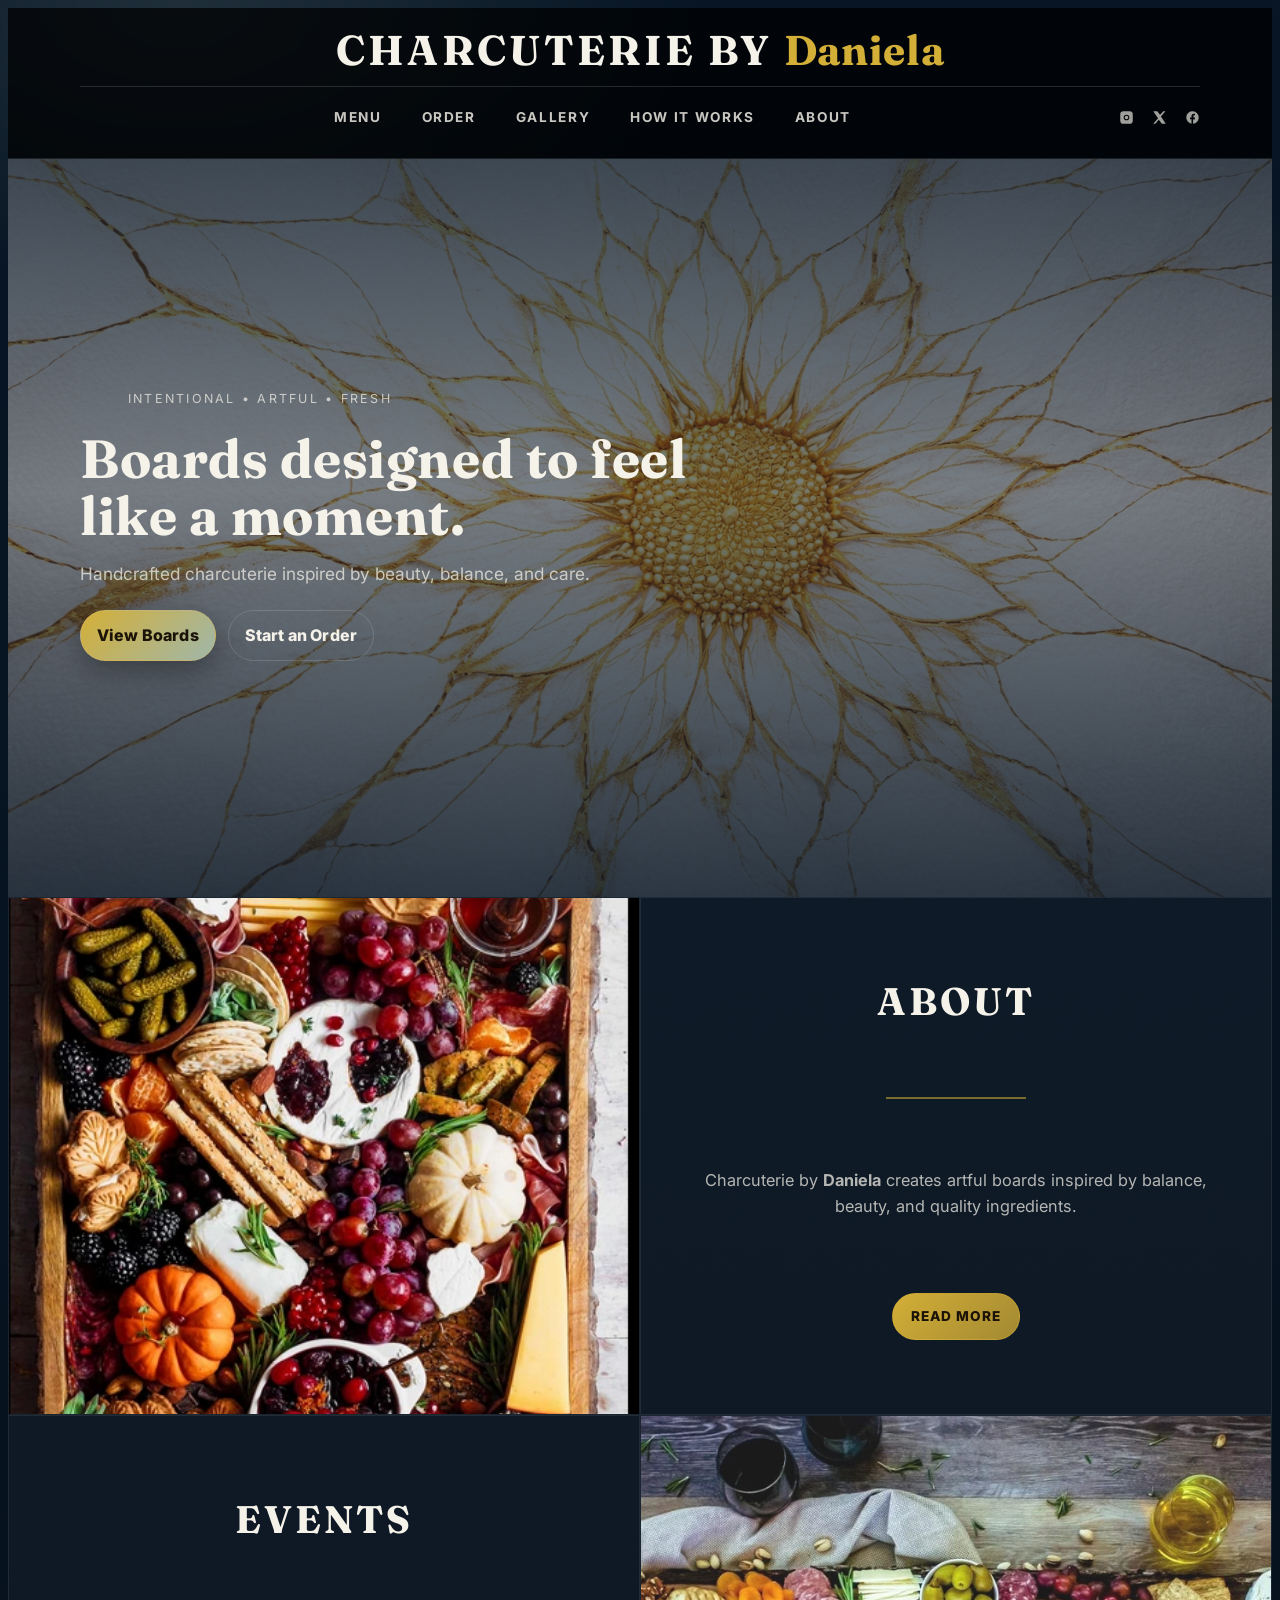
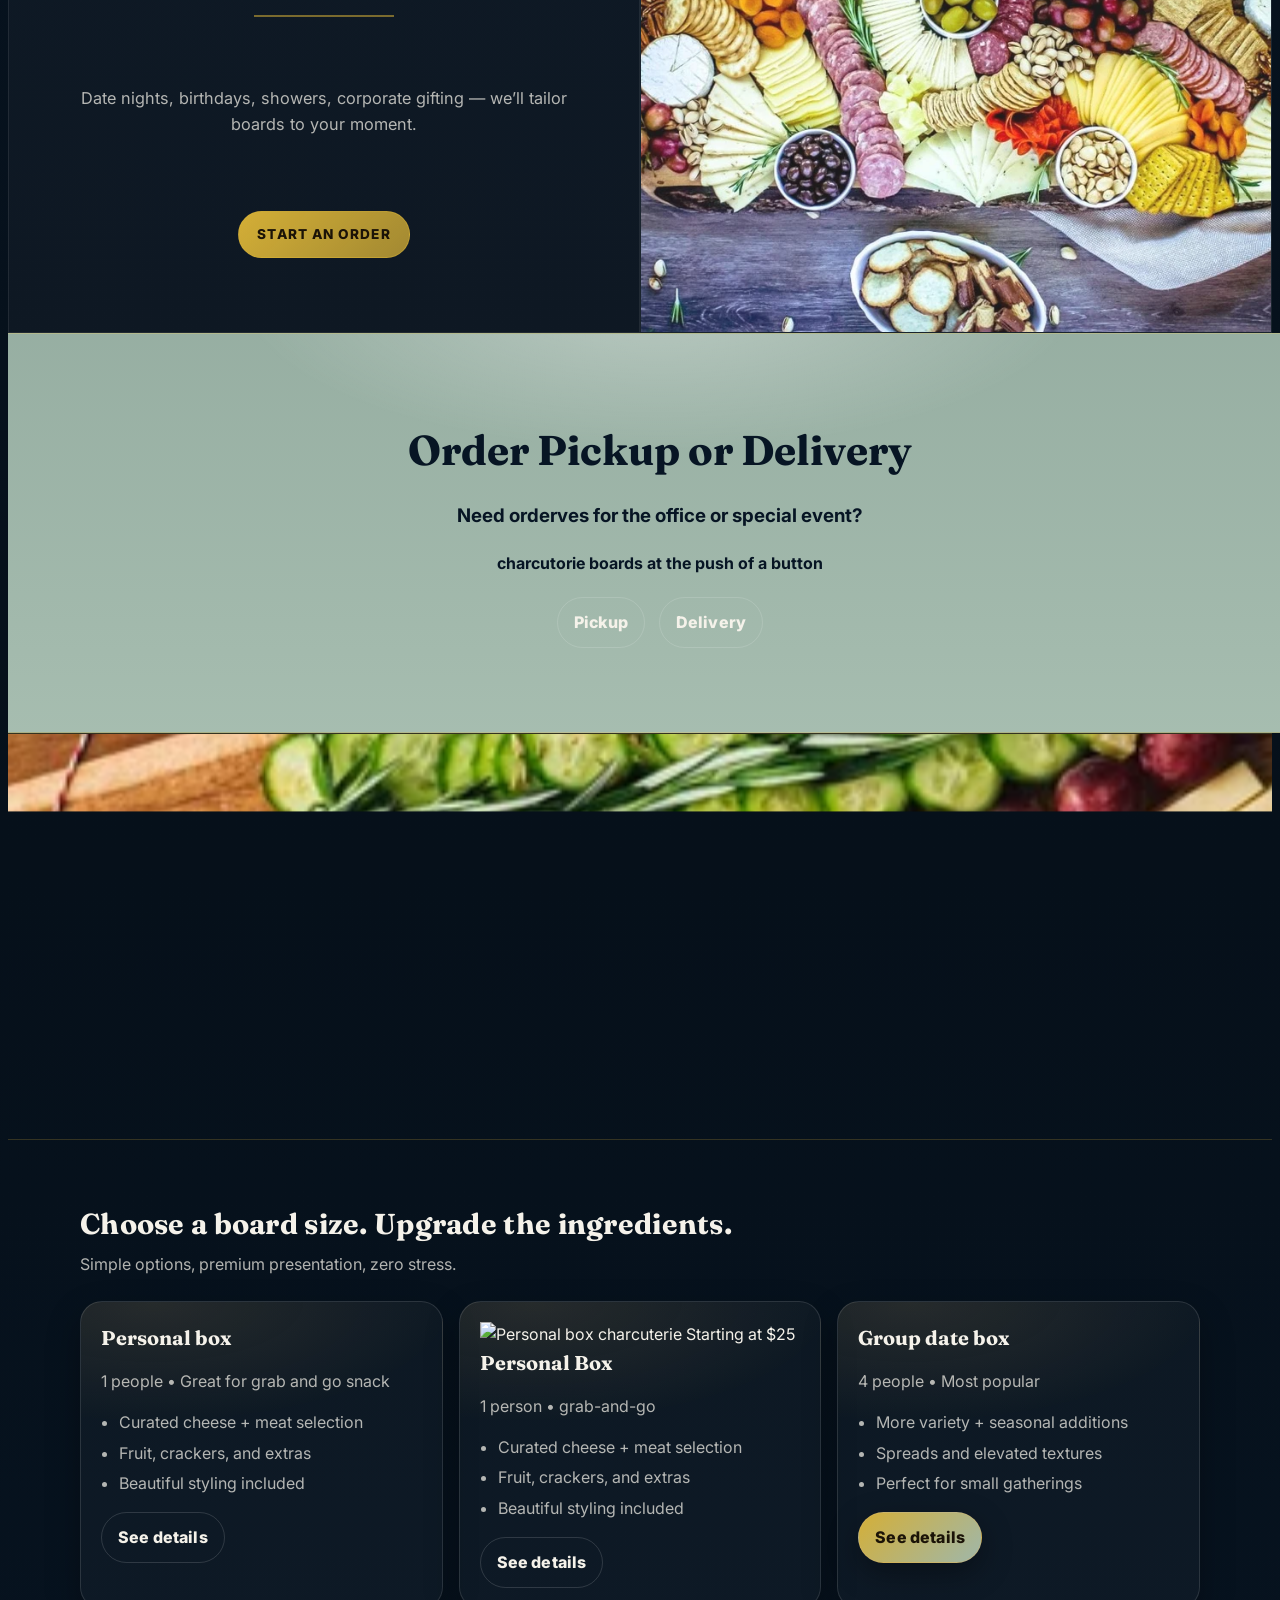
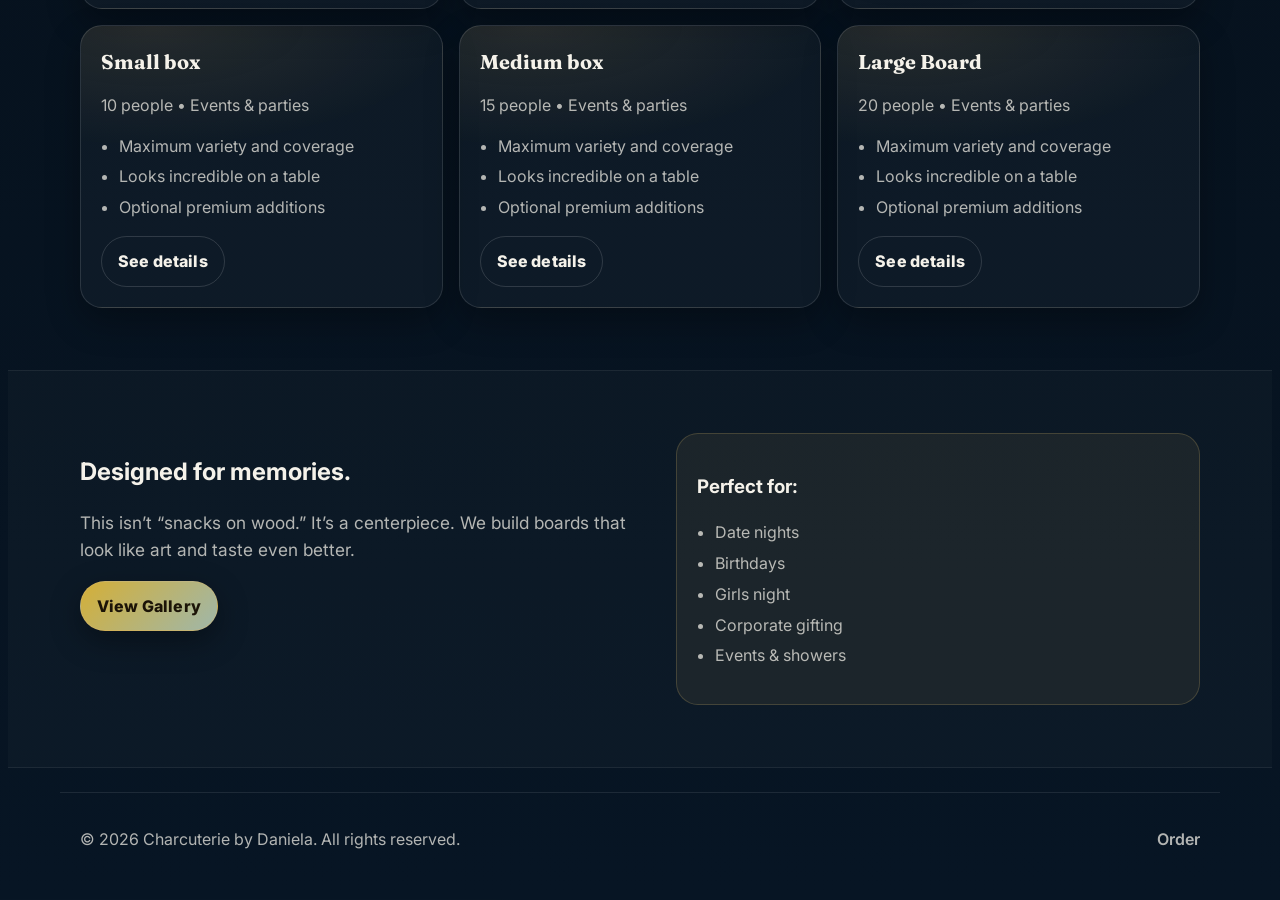
==== index.html @ 55144941 "editing the layout of the foo box card" ====
<!doctype html>
<html lang="en">
<head>
  <meta charset="utf-8" />
  <meta name="viewport" content="width=device-width,initial-scale=1" />
  <title>Charcuterie by Daniela — Boards for Every Occasion</title>
  <meta name="description" content="Handcrafted charcuterie boards made with premium ingredients. Perfect for date nights, gatherings, and events." />
  <link rel="stylesheet" href="css/styles.css" />
  <link rel="preconnect" href="https://fonts.googleapis.com">
  <link rel="preconnect" href="https://fonts.gstatic.com" crossorigin>
  <link href="https://fonts.googleapis.com/css2?family=Fraunces:opsz,wght@9..144,400;9..144,600;9..144,700&family=Inter:wght@400;500;600;700&display=swap" rel="stylesheet">

  
</head>
<body>

  <header class="topbar">
    <div class="topbar-inner container">
      <a class="topbar-brand" href="index.html">
        Charcuterie by <span>Daniela</span>
      </a>

      <div class="topbar-line" aria-hidden="true"></div>

      <div class="topbar-row">
        <nav class="topbar-nav" aria-label="Primary">
          <a href="boards.html">Menu</a>
          <a href="order.html">Order</a>
          <a href="gallery.html">Gallery</a>
          <a href="how-it-works.html">How It Works</a>
          <a href="about.html">About</a>
        </nav>

        <div class="topbar-social" aria-label="Social">
          <a href="#" aria-label="Instagram" class="social-link">
            <!-- Instagram SVG -->
            <svg viewBox="0 0 24 24" aria-hidden="true">
              <path d="M7 2h10a5 5 0 0 1 5 5v10a5 5 0 0 1-5 5H7a5 5 0 0 1-5-5V7a5 5 0 0 1 5-5zm5 5.5A4.5 4.5 0 1 0 16.5 12 4.5 4.5 0 0 0 12 7.5zm0 7.4A2.9 2.9 0 1 1 14.9 12 2.9 2.9 0 0 1 12 14.9zM17.8 6.2a1.1 1.1 0 1 1-1.1-1.1 1.1 1.1 0 0 1 1.1 1.1z"/>
            </svg>
          </a>

          <a href="#" aria-label="Twitter" class="social-link">
            <svg viewBox="0 0 24 24" aria-hidden="true">
              <path d="M18.2 2h3.3l-7.2 8.2L22 22h-6.2l-4.9-6.3L5.4 22H2l7.7-8.8L2 2h6.4l4.4 5.7L18.2 2z"/>
            </svg>
          </a>

          <a href="#" aria-label="Facebook" class="social-link">
            <svg viewBox="0 0 24 24" aria-hidden="true">
              <path d="M22 12a10 10 0 1 0-11.6 9.9v-7H8v-3h2.4V9.7c0-2.4 1.4-3.8 3.6-3.8 1 0 2 .2 2 .2v2.2h-1.1c-1.1 0-1.4.7-1.4 1.4V12H16l-.5 3h-2.6v7A10 10 0 0 0 22 12z"/>
            </svg>
          </a>
        </div>

      </div>
    </div>
  </header>


  <main>
    <section class="hero hero-art">
      <div class="hero-overlay"></div>

      <div class="container hero-inner">
        <div class="hero-copy">
          <p class="eyebrow">Intentional • Artful • Fresh</p>
          <h1>Boards designed to feel like a moment.</h1>
          <p class="lead">
            Handcrafted charcuterie inspired by beauty, balance, and care.
          </p>
          <div class="hero-cta">
            <a class="btn" href="boards.html">View Boards</a>
            <a class="btn btn-ghost" href="order.html">Start an Order</a>
          </div>
        </div>
      </div>
    </section>

<!--side by side -->
    <section class="feature-grid">
      <!-- Tile 1: Rotating images -->
      <div class="tile tile-media">
        <div class="rotator" data-rotator>
          <img class="rotator-img is-active" src="images/Screenshot 2026-01-25 185921.webp" alt="Charcuterie board" />
          <img class="rotator-img" src="images/Screenshot 2026-01-25 192927.webp" alt="Charcuterie board" />
          <img class="rotator-img" src="images/Screenshot 2026-01-25 192941.webp" alt="Charcuterie board" />
        </div>
      </div>

      <!-- Tile 2: About -->
      <div class="tile tile-content">
        <h2 class="tile-title">About</h2>
        <div class="tile-rule"></div>
        <p class="tile-text">
          Charcuterie by <strong>Daniela</strong> creates artful boards inspired by balance, beauty, and quality ingredients.
        </p>
        <a class="tile-btn" href="about.html">Read More</a>
      </div>

      <!-- Tile 3: Events / Parties -->
      <div class="tile tile-content">
        <h2 class="tile-title">Events</h2>
        <div class="tile-rule"></div>
        <p class="tile-text">
          Date nights, birthdays, showers, corporate gifting — we’ll tailor boards to your moment.
        </p>
        <a class="tile-btn" href="order.html">Start an Order</a>
      </div>

      <!-- Tile 4: Rotating images -->
      <div class="tile tile-media">
        <div class="rotator" data-rotator>
          <img class="rotator-img is-active" src="images/Screenshot 2026-01-25 185944.webp" alt="Charcuterie box" />
          <img class="rotator-img" src="images/Screenshot 2026-01-25 190116.webp" alt="Charcuterie box" />
          <img class="rotator-img" src="images/Screenshot 2026-01-25 192909.webp" alt="Charcuterie box" />
        </div>
      </div>
    </section>

<!--CTA Banner -->
    <section>
      <div class="cta-banner">
        <div class="cta-inner">
          <h2>Order Pickup or Delivery</h2>
          <h3>Need orderves for the office or special event?</h3>
          <h4>charcutorie boards at the push of a button</h4>
          <div class="cta-actions">
            <a class="btn btn-ghost" href="order.html">Pickup</a>
            <a class="btn btn-ghost" href="order.html">Delivery</a>
          </div>
        </div>
      </div>
    </section>


<!--Photo background-->
    <section class="parallax-band" data-parallax aria-label="Photo band"></section>


<!-- Board size-->
    <section class="section">
      <div class="container">
        <h2 class="section-title">Choose a board size. Upgrade the ingredients.</h2>
        <p class="section-subtitle">Simple options, premium presentation, zero stress.</p>

        <div class="grid-3">
          <article class="card">
            <h3>Personal box</h3>
            <p class="muted">1 people • Great for grab and go snack</p>
            <ul class="list">
              <li>Curated cheese + meat selection</li>
              <li>Fruit, crackers, and extras</li>
              <li>Beautiful styling included</li>
            </ul>
            <a class="btn btn-ghost" href="boards.html">See details</a>
          </article>

          <article class="card board-card">
            <div class="card-media">
              <img src="/images/boards/personal-box.webp" alt="Personal box charcuterie" loading="lazy">
              <span class="price-pill">Starting at $25</span>
            </div>

            <div class="card-body">
              <h3>Personal Box</h3>
              <p class="muted">1 person • grab-and-go</p>
              <ul class="list">
                <li>Curated cheese + meat selection</li>
                <li>Fruit, crackers, and extras</li>
                <li>Beautiful styling included</li>
              </ul>
              <a class="btn btn-ghost" href="boards.html">See details</a>
            </div>
          </article>

          <article class="card">
            <h3>Group date box</h3>
            <p class="muted">4 people • Most popular</p>
            <ul class="list">
              <li>More variety + seasonal additions</li>
              <li>Spreads and elevated textures</li>
              <li>Perfect for small gatherings</li>
            </ul>
            <a class="btn" href="boards.html">See details</a>
          </article>

          <article class="card">
            <h3>Small box</h3>
            <p class="muted">10 people • Events & parties</p>
            <ul class="list">
              <li>Maximum variety and coverage</li>
              <li>Looks incredible on a table</li>
              <li>Optional premium additions</li>
            </ul>
            <a class="btn btn-ghost" href="boards.html">See details</a>
          </article>
          <article class="card">
            <h3>Medium box</h3>
            <p class="muted">15 people • Events & parties</p>
            <ul class="list">
              <li>Maximum variety and coverage</li>
              <li>Looks incredible on a table</li>
              <li>Optional premium additions</li>
            </ul>
            <a class="btn btn-ghost" href="boards.html">See details</a>
          </article>
          <article class="card">
            <h3>Large Board</h3>
            <p class="muted">20 people • Events & parties</p>
            <ul class="list">
              <li>Maximum variety and coverage</li>
              <li>Looks incredible on a table</li>
              <li>Optional premium additions</li>
            </ul>
            <a class="btn btn-ghost" href="boards.html">See details</a>
          </article>
        </div>
      </div>
    </section>
<!--Gallery-->
    <section class="section section-alt">
      <div class="container split">
        <div>
          <h2>Designed for memories.</h2>
          <p class="lead">
            This isn’t “snacks on wood.” It’s a centerpiece. We build boards that look like art and taste even better.
          </p>
          <a class="btn" href="gallery.html">View Gallery</a>
        </div>
        <div class="callout">
          <h3>Perfect for:</h3>
          <ul class="list">
            <li>Date nights</li>
            <li>Birthdays</li>
            <li>Girls night</li>
            <li>Corporate gifting</li>
            <li>Events & showers</li>
          </ul>
        </div>
      </div>
    </section>

  </main>

  <footer class="site-footer">
    <div class="container footer-inner">
      <p class="muted">© <span id="year"></span> Charcuterie by Daniela. All rights reserved.</p>
      <div class="footer-links">
        <a href="order.html">Order</a>
        <a href="contact.html" style="display:none;">Contact</a>
      </div>
    </div>
  </footer>

  <script src="js/main.js"></script>

</body>
</html>
---- css/styles.css ----
:root{
    --bg:#071524;          /* ink blue */
    --panel: rgba(255,255,255,.04);
    --panel2: rgba(255,255,255,.06);
    --text:#F5F2EA;        /* warm off-white */
    --muted: rgba(245,242,234,.72);
    --line: rgba(255,255,255,.10);

    --sage:#9FB7AA;        /* pale green */
    --gold:#D4AF37;        /* kintsugi gold */

    --radius: 22px;
    --max: 1120px;
    --shadow: 0 18px 55px rgba(0,0,0,.55);
    --shadow2: 0 10px 30px rgba(0,0,0,.35);
    }

    body{
    font-family: "Inter", system-ui, -apple-system, Segoe UI, Roboto, Arial, sans-serif;
    background:
        radial-gradient(900px 520px at 14% 0%, rgba(207,233,214,.12), transparent 58%),
        radial-gradient(800px 480px at 92% 12%, rgba(212,175,55,.10), transparent 60%),
        linear-gradient(180deg, #071524 0%, #06101a 60%, #071524 100%);
    color: var(--text);
    line-height: 1.55;
    -webkit-font-smoothing: antialiased;
    text-rendering: optimizeLegibility;
    }


    a{color:inherit;text-decoration:none}
    .container{max-width:var(--max); margin:0 auto; padding:0 20px}



    /* ===== Header ===== */
    .topbar{
      position: sticky;
      top: 0;
      z-index: 100;
      background: rgba(0,0,0,.72);
      backdrop-filter: blur(14px);
      border-bottom: 1px solid rgba(255,255,255,.10);
    }

    .topbar-inner{
      padding: 18px 0 10px;
    }

    .topbar-brand{
      display: block;
      text-align: center;
      font-family: "Fraunces", serif;
      font-weight: 700;
      letter-spacing: .08em;
      text-transform: uppercase;
      font-size: clamp(1.6rem, 4vw, 2.6rem);
      line-height: 1;
      margin: 4px 0 14px;
    }

    .topbar-brand span{
      color: var(--gold);
      letter-spacing: .02em;
      text-transform: none;
    }

    .topbar-line{
      height: 1px;
      width: 100%;
      background: rgba(255,255,255,.14);
      margin: 0 auto 10px;
    }

    .topbar-row{
      display: grid;
      grid-template-columns: 1fr auto;
      align-items: center;
      gap: 14px;
      padding-bottom: 10px;
    }

    .topbar-nav{
      display: flex;
      justify-content: center;
      gap: clamp(14px, 2.2vw, 28px);
      flex-wrap: wrap;
    }

    .topbar-nav a{
      color: rgba(245,242,234,.82);
      font-weight: 700;
      letter-spacing: .12em;
      text-transform: uppercase;
      font-size: .85rem;
      padding: 10px 6px;
      position: relative;
    }

    .topbar-nav a:hover{
      color: var(--text);
    }

    .topbar-nav a::after{
      content:"";
      position:absolute;
      left: 50%;
      bottom: 4px;
      transform: translateX(-50%);
      width: 0%;
      height: 2px;
      border-radius: 999px;
      background: linear-gradient(90deg, var(--gold), transparent);
      transition: width .18s ease;
    }

    .topbar-nav a:hover::after{
      width: 75%;
    }

    .topbar-social{
      display: flex;
      gap: 18px;
      align-items: center;
    }

    .social-link{
      display: inline-flex;
      align-items: center;
      justify-content: center;
      color: rgba(245,242,234,.65);
      transition: color .15s ease, transform .15s ease;
    }

    .social-link svg{
      width: 15px;
      height: 15px;
      fill: currentColor;
    }

    .social-link:hover{
      color: var(--text);
      transform: translateY(-1px);
    }


    /* Mobile: stack socials under nav */
    @media (max-width: 780px){
      .topbar-row{
        grid-template-columns: 1fr;
        justify-items: center;
      }
      .topbar-social{
        justify-content: center;
        padding-top: 6px;
      }
    }

    .brand span{color: var(--gold)}
    .nav a{
    color: var(--muted);
    font-weight: 600;
    font-size: .95rem;
    position: relative;
    }
    .nav a:hover{color: var(--text)}
    .nav a::after{
    content:"";
    position:absolute;
    left:0; bottom:-10px;
    width:0%;
    height:2px;
    border-radius:999px;
    background: linear-gradient(90deg, var(--gold), transparent);
    transition: width .18s ease;
    }
    .nav a:hover::after{width: 70%}

    .btn{
    display:inline-flex; align-items:center; justify-content:center;
    padding:12px 16px;
    border-radius: 999px;
    background: linear-gradient(135deg, var(--gold), var(--sage));
    color:#1b1307;
    font-weight: 800;
    letter-spacing: .01em;
    box-shadow: var(--shadow2);
    border:1px solid rgba(215,180,106,.45);
    transition: transform .15s ease, filter .15s ease;
    }
    .btn:hover{transform: translateY(-1px); filter: brightness(1.02)}
    .btn-small{padding:10px 14px; font-size:.95rem}

    .btn-ghost{
    background: transparent;
    color: var(--text);
    border: 1px solid rgba(255,255,255,.14);
    box-shadow:none;
    }
    .btn-ghost:hover{border-color: rgba(215,180,106,.45)}


    /*====Hero section=====*/

    .hero{
    padding: 74px 0 44px;
    }

    .eyebrow{
    display:inline-flex;
    gap:10px;
    align-items:center;
    color: var(--muted);
    text-transform: uppercase;
    letter-spacing: .18em;
    font-size: .78rem;
    }
    .eyebrow::before{
    content:"";
    width:38px; height:1px;
    background: linear-gradient(90deg, var(--accent), transparent);
    opacity: .9;
    }

    h1{
    font-family: "Fraunces", serif;
    font-weight: 700;
    font-size: clamp(2.2rem, 4.2vw, 3.4rem);
    line-height: 1.06;
    margin: .55rem 0 1rem;
    letter-spacing: .01em;
    }
    .lead{
    font-size: 1.08rem;
    color: var(--muted);
    max-width: 60ch;
    }

    .hero-cta{display:flex; gap:12px; margin:22px 0 18px}

    .trust{
    display:grid;
    grid-template-columns: repeat(3, minmax(0,1fr));
    gap: 10px;
    margin-top: 18px;
    }
    .trust-item{
    padding: 14px;
    border-radius: 16px;
    border: 1px solid rgba(255,255,255,.10);
    background: rgba(255,255,255,.03);
    }
    .trust-item strong{display:block; font-size:.93rem}
    .trust-item span{display:block; color: var(--muted); font-size:.84rem; margin-top:2px}

    
    .hero{
    position: relative;
    overflow: hidden;
    }

    .hero.hero-art{
    padding: 0;                 /* kill old spacing */
    min-height: 82vh;
    display: flex;
    align-items: center;
    background: url("../images/kintsugi_flower.webp") center / cover no-repeat; /* <-- change path */
  }

  .hero.hero-art .hero-overlay{
    position:absolute;
    inset:0;
    background: linear-gradient(
      180deg,
      rgba(7,21,36,.78) 0%,
      rgba(7,21,36,.55) 45%,
      rgba(7,21,36,.85) 100%
    );
    pointer-events:none;
  }

  .hero.hero-art .hero-inner{
    position: relative;
    z-index: 2;
    display:block;              /* override the grid hero-inner */
    max-width: var(--max);
    width: 100%;
  }



/*====tiles====*/
    .feature-grid{
    display: grid;
    grid-template-columns: 1fr 1fr;
  }

  .tile{
    min-height: 420px;
    display: grid;
    place-items: center;
    padding: 48px 28px;
  }

  .tile-content{
    background: rgba(255,255,255,.03);
    border: 1px solid rgba(255,255,255,.08);
  }

  .tile-title{
    font-family: "Fraunces", serif;
    font-size: clamp(1.8rem, 3vw, 2.4rem);
    letter-spacing: .08em;
    text-transform: uppercase;
    margin: 0;
    text-align: center;
  }

  .tile-rule{
    width: 140px;
    height: 2px;
    background: rgba(212,175,55,.55);
    margin: 14px auto 18px;
  }

  .tile-text{
    color: var(--muted);
    max-width: 52ch;
    text-align: center;
    margin: 0 0 22px;
    font-size: 1.02rem;
  }

  .tile-btn{
    display: inline-flex;
    align-items: center;
    justify-content: center;
    padding: 12px 18px;
    border-radius: 999px;
    font-weight: 800;
    letter-spacing: .08em;
    text-transform: uppercase;
    font-size: .85rem;

    background: linear-gradient(135deg, var(--gold), rgba(212,175,55,.75));
    color: #1b1307;
    border: 1px solid rgba(212,175,55,.45);
  }

  .tile-btn:hover{
    filter: brightness(1.03);
    transform: translateY(-1px);
  }

  .tile-media{
    padding: 0;
    border: 1px solid rgba(255,255,255,.08);
  }

  /* Rotator */
  .rotator{
    position: relative;
    width: 100%;
    height: 100%;
    min-height: 420px;
    overflow: hidden;
  }

  .rotator-img{
    position: absolute;
    inset: 0;
    width: 100%;
    height: 100%;
    object-fit: cover;
    opacity: 0;
    transform: scale(1.03);
    transition: opacity 900ms ease, transform 1400ms ease;
  }

  .rotator-img.is-active{
    opacity: 1;
    transform: scale(1);
  }

  /* Mobile: stack tiles */
  @media (max-width: 900px){
    .feature-grid{ grid-template-columns: 1fr; }
    .tile{ min-height: 340px; }
    .rotator{ min-height: 340px; }
  }



/*=====CTA_banner=====*/
  .cta-banner{
    width: 100%;
    padding: 84px 20px;
    background:
      radial-gradient(
        700px 260px at 50% -40px,
        rgba(255,255,255,.35),
        transparent 60%
      ),
      linear-gradient(
        180deg,
        rgba(159,183,170,.95),
        rgba(175,198,184,.95)
      );
    border-top: 1px solid rgba(212,175,55,.28);
    border-bottom: 1px solid rgba(212,175,55,.28);
  }


  .cta-inner{
    max-width: var(--max);
    margin: 0 auto;
    text-align: center;
    color: #071524;
  }

  .cta-inner h2{
    font-family: "Fraunces", serif;
    font-size: clamp(2rem, 3.6vw, 2.6rem);
    margin: 0 0 12px;
  }

  .cta-inner p{
    font-size: 1.05rem;
    margin-bottom: 28px;
    opacity: .85;
  }


  .cta-actions{
    display: flex;
    gap: 14px;
    justify-content: center;
    flex-wrap: wrap;
  }


  /*====photo scroll======*/
  .parallax-band{
    position: relative;
    width: 100%;
    height: clamp(320px, 45vh, 520px);
    overflow: hidden;
    border-top: 1px solid rgba(212,175,55,.22);
    border-bottom: 1px solid rgba(212,175,55,.22);
  }

  .parallax-band::before{
    content:"";
    position:absolute;
    inset:-12%; /* extra so it can move without showing edges */
    background: url("../images/Screenshot\ 2026-01-25\ 193001.webp") center / cover no-repeat;
    transform: translate3d(0, 0, 0);
    will-change: transform;
  }


/*====Board size & gallery ======*/
  .hero.hero-art h1{ max-width: 18ch; }
    
    .text-link{color: var(--gold); font-weight: 800}

    .section{padding: 62px 0}
    .section-title{
    font-family: "Fraunces", serif;
    font-size: 1.8rem;
    margin:0 0 .35rem;
    letter-spacing: .01em;
    }
    .section-subtitle{color: var(--muted); margin:0 0 24px}

    .grid-3{
    display:grid;
    grid-template-columns: repeat(3, minmax(0,1fr));
    gap: 16px;
    }

    .card{
    padding: 20px;
    border-radius: var(--radius);
    border: 1px solid rgba(255,255,255,.12);
    background:
        radial-gradient(500px 200px at 20% 0%, rgba(215,180,106,.12), transparent 60%),
        rgba(255,255,255,.03);
    box-shadow: 0 14px 34px rgba(0,0,0,.30);
    transition: transform .15s ease, border-color .15s ease;
    }
    .card:hover{
    transform: translateY(-2px);
    border-color: rgba(215,180,106,.35);
    }

    .card h3{
    font-family: "Fraunces", serif;
    margin: 0 0 6px;
    font-size: 1.25rem;
    }
    .muted{color: var(--muted)}

    .list{margin: 12px 0 16px; padding-left: 18px; color: var(--muted)}
    .list li{margin: 6px 0}

    .section-alt{
    background: rgba(255,255,255,.02);
    border-top: 1px solid rgba(255,255,255,.07);
    border-bottom: 1px solid rgba(255,255,255,.07);
    }
    .split{
    display:grid;
    grid-template-columns: 1.05fr .95fr;
    gap: 16px;
    align-items: start;
    }
    .callout{
    padding: 20px;
    border-radius: var(--radius);
    border: 1px solid rgba(215,180,106,.22);
    background: rgba(215,180,106,.08);
    }

    .site-footer{padding: 24px 0}
    .footer-inner{
    display:flex; justify-content:space-between; align-items:center;
    border-top: 1px solid rgba(255,255,255,.09);
    padding-top: 18px;
    }
    .footer-links{display:flex; gap:14px}
    .footer-links a{color: var(--muted); font-weight:600}
    .footer-links a:hover{color: var(--text)}

    @media (max-width: 900px){
    .hero-inner{grid-template-columns:1fr}
    .trust{grid-template-columns:1fr}
    .grid-3{grid-template-columns:1fr}
    .split{grid-template-columns:1fr}
    .nav{gap:12px; flex-wrap:wrap; justify-content:flex-end}
    }
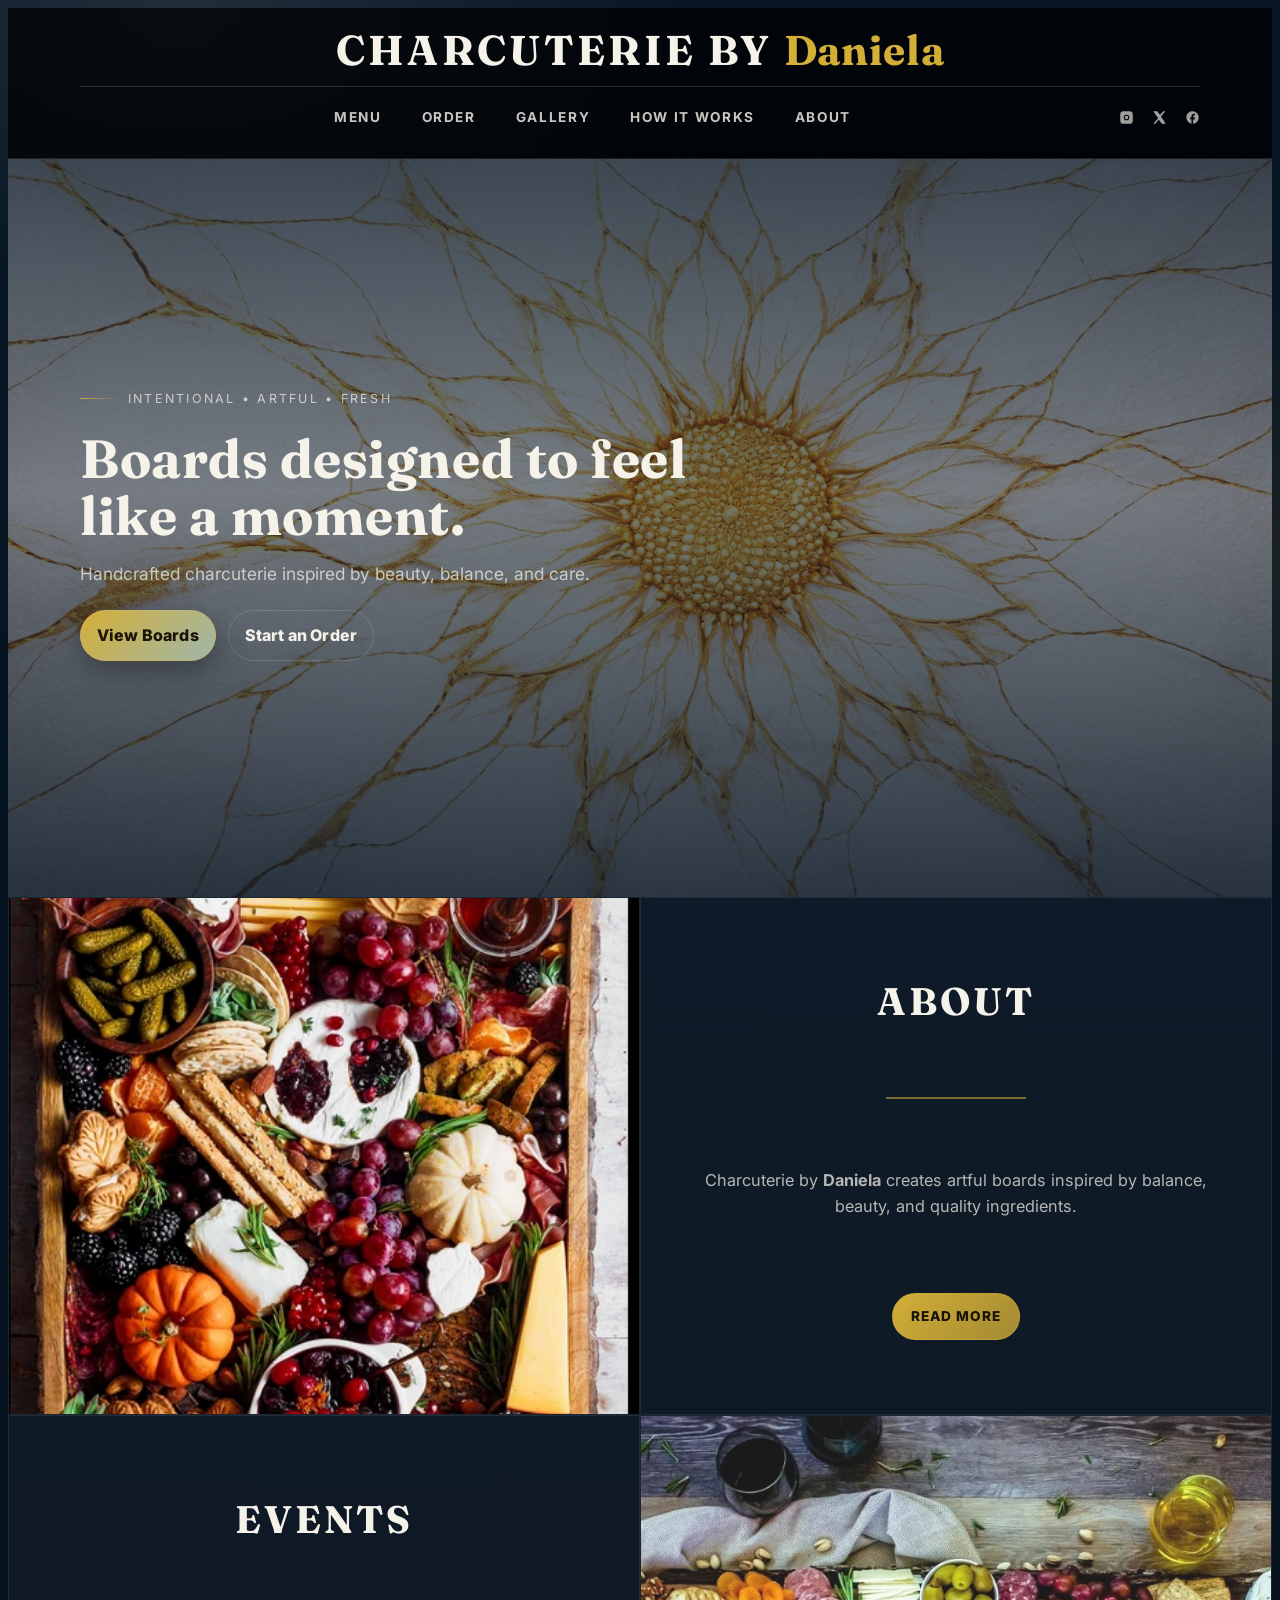
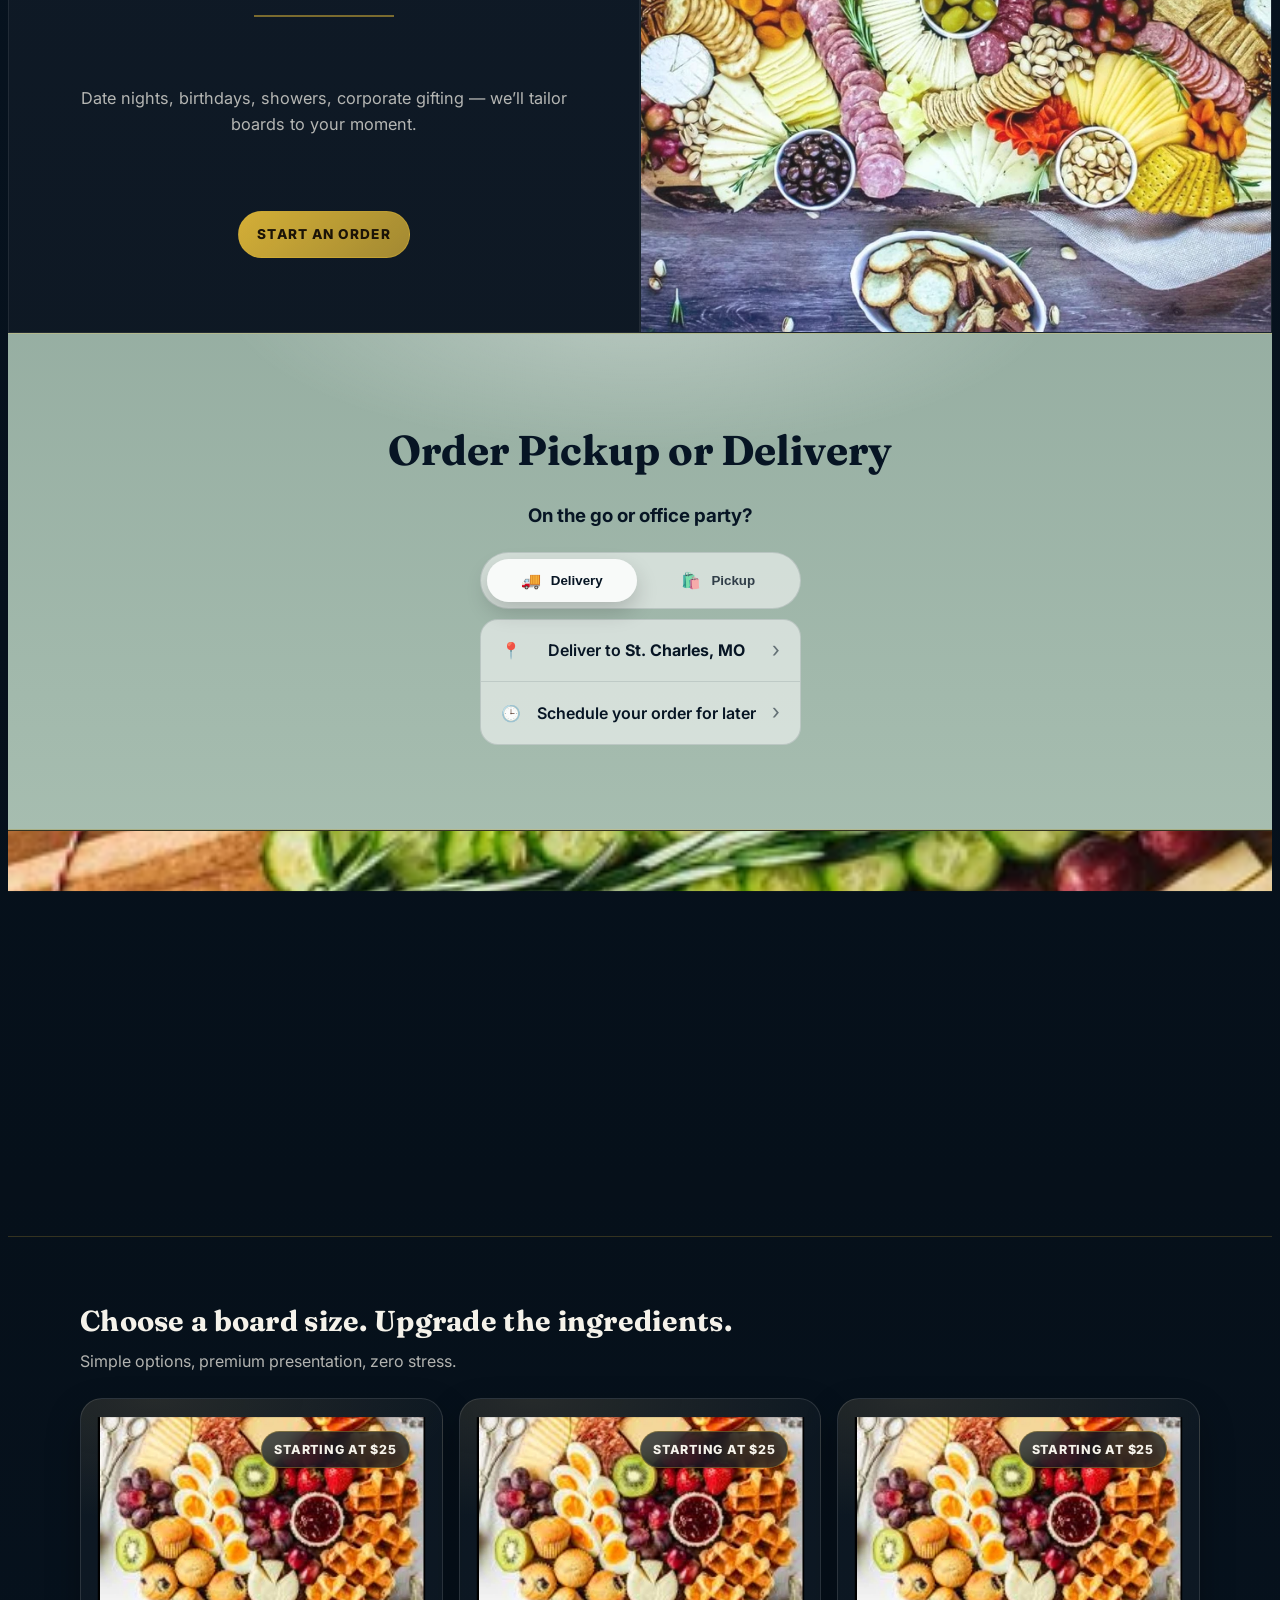
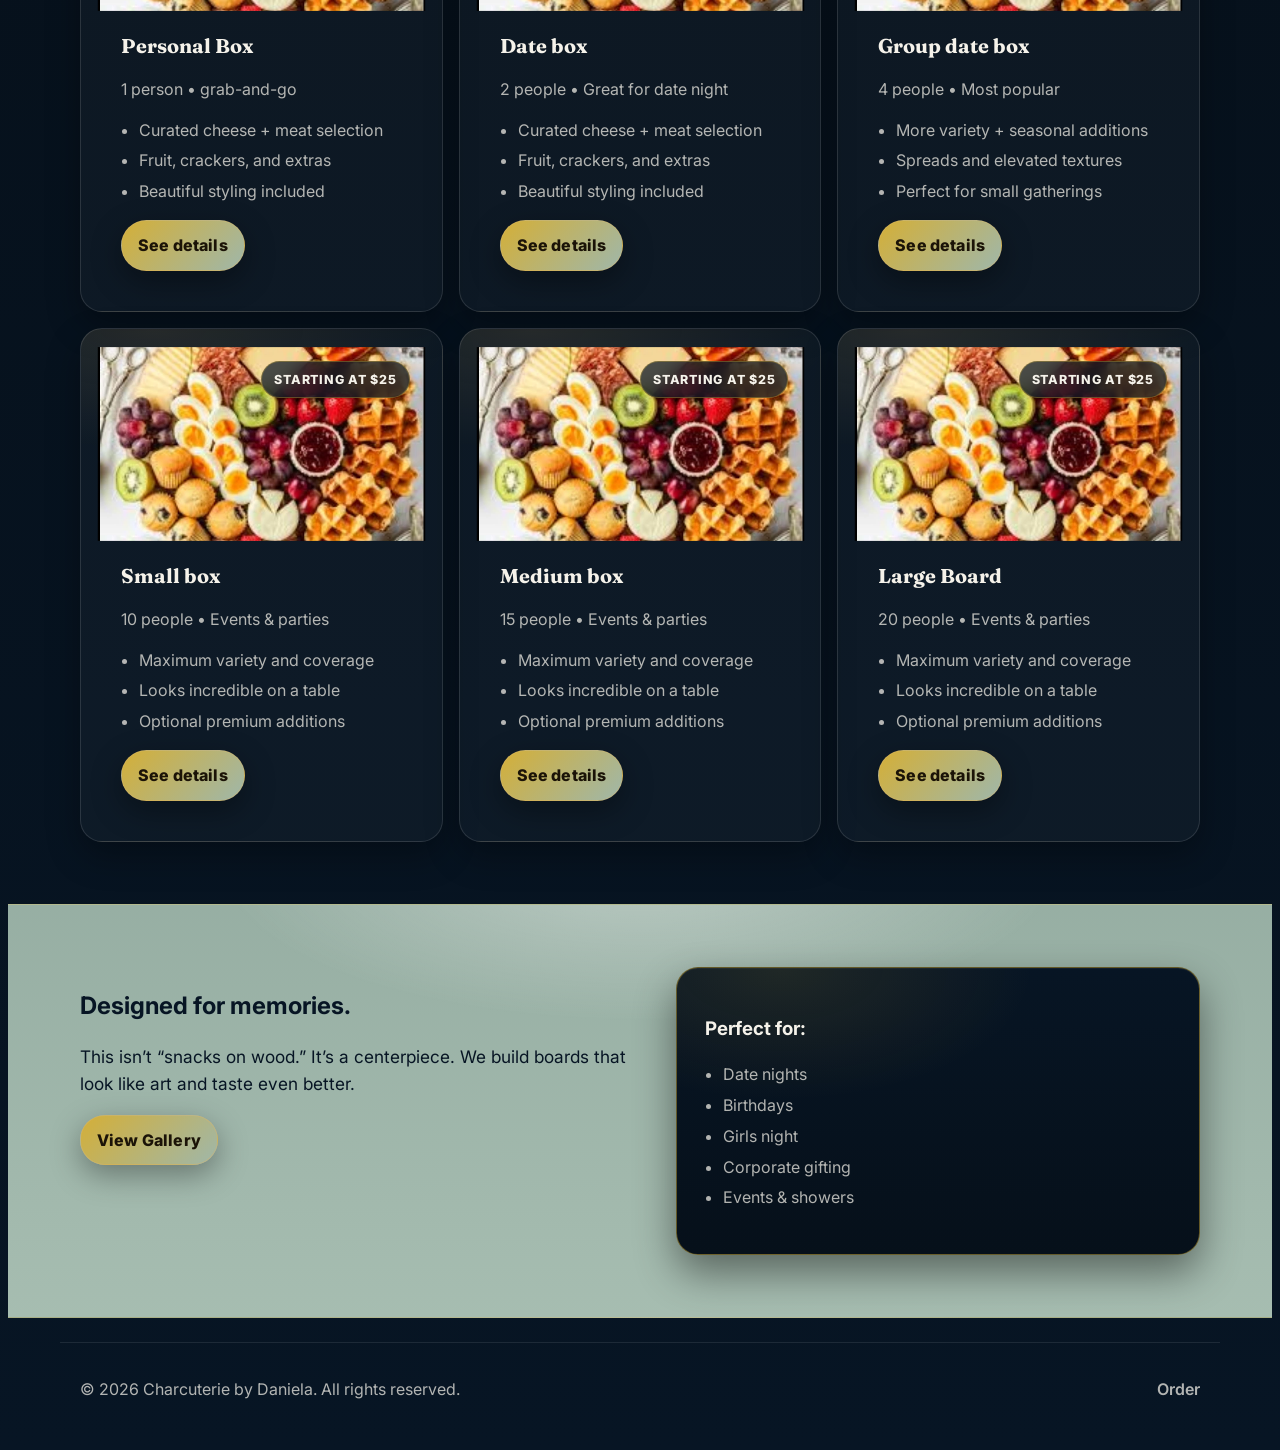
==== commit 85e5b55f: "new version all updates" ====
--- a/index.html
+++ b/index.html
@@ -33,7 +33,6 @@
 
         <div class="topbar-social" aria-label="Social">
           <a href="#" aria-label="Instagram" class="social-link">
-            <!-- Instagram SVG -->
             <svg viewBox="0 0 24 24" aria-hidden="true">
               <path d="M7 2h10a5 5 0 0 1 5 5v10a5 5 0 0 1-5 5H7a5 5 0 0 1-5-5V7a5 5 0 0 1 5-5zm5 5.5A4.5 4.5 0 1 0 16.5 12 4.5 4.5 0 0 0 12 7.5zm0 7.4A2.9 2.9 0 1 1 14.9 12 2.9 2.9 0 0 1 12 14.9zM17.8 6.2a1.1 1.1 0 1 1-1.1-1.1 1.1 1.1 0 0 1 1.1 1.1z"/>
             </svg>
@@ -52,9 +51,23 @@
           </a>
         </div>
 
+        <button class="nav-toggle" aria-label="Open menu" aria-expanded="false" aria-controls="mobileMenu" type="button">
+          <svg viewBox="0 0 24 24" aria-hidden="true">
+            <path d="M4 6h16M4 12h16M4 18h16" fill="none" stroke="currentColor" stroke-width="2" stroke-linecap="round"/>
+          </svg>
+        </button>
+      </div>
+
+      <div id="mobileMenu" class="mobile-menu" hidden>
+        <a href="boards.html">Menu</a>
+        <a href="order.html">Order</a>
+        <a href="gallery.html">Gallery</a>
+        <a href="how-it-works.html">How It Works</a>
+        <a href="about.html">About</a>
       </div>
     </div>
   </header>
+
 
 
   <main>
@@ -79,7 +92,7 @@
 <!--side by side -->
     <section class="feature-grid">
       <!-- Tile 1: Rotating images -->
-      <div class="tile tile-media">
+      <div class="tile tile-media tile-media-1">
         <div class="rotator" data-rotator>
           <img class="rotator-img is-active" src="images/Screenshot 2026-01-25 185921.webp" alt="Charcuterie board" />
           <img class="rotator-img" src="images/Screenshot 2026-01-25 192927.webp" alt="Charcuterie board" />
@@ -88,7 +101,7 @@
       </div>
 
       <!-- Tile 2: About -->
-      <div class="tile tile-content">
+      <div class="tile tile-content tile-about">
         <h2 class="tile-title">About</h2>
         <div class="tile-rule"></div>
         <p class="tile-text">
@@ -98,7 +111,7 @@
       </div>
 
       <!-- Tile 3: Events / Parties -->
-      <div class="tile tile-content">
+      <div class="tile tile-content tile-events">
         <h2 class="tile-title">Events</h2>
         <div class="tile-rule"></div>
         <p class="tile-text">
@@ -108,7 +121,7 @@
       </div>
 
       <!-- Tile 4: Rotating images -->
-      <div class="tile tile-media">
+      <div class="tile tile-media tile-media-2">
         <div class="rotator" data-rotator>
           <img class="rotator-img is-active" src="images/Screenshot 2026-01-25 185944.webp" alt="Charcuterie box" />
           <img class="rotator-img" src="images/Screenshot 2026-01-25 190116.webp" alt="Charcuterie box" />
@@ -118,19 +131,52 @@
     </section>
 
 <!--CTA Banner -->
-    <section>
-      <div class="cta-banner">
-        <div class="cta-inner">
-          <h2>Order Pickup or Delivery</h2>
-          <h3>Need orderves for the office or special event?</h3>
-          <h4>charcutorie boards at the push of a button</h4>
-          <div class="cta-actions">
-            <a class="btn btn-ghost" href="order.html">Pickup</a>
-            <a class="btn btn-ghost" href="order.html">Delivery</a>
+
+    <div class="cta-banner">
+      <div class="cta-inner">
+        <h2>Order Pickup or Delivery</h2>
+        <h3>On the go or office party?</h3>
+        <div class="cta-actions">
+          <div class="gc-order">
+            <div class="gc-toggle" role="tablist" aria-label="Order mode">
+              <button class="gc-tab is-active" type="button" data-mode="delivery" aria-selected="true">
+                <span class="gc-ico" aria-hidden="true">🚚</span> Delivery
+              </button>
+              <button class="gc-tab" type="button" data-mode="pickup" aria-selected="false">
+                <span class="gc-ico" aria-hidden="true">🛍️</span> Pickup
+              </button>
+            </div>
+
+            <div class="gc-rows" data-panel="delivery">
+              <a class="gc-row" href="order.html#delivery">
+                <span class="gc-row-ico" aria-hidden="true">📍</span>
+                <span class="gc-row-text">Deliver to <strong>St. Charles, MO</strong></span>
+                <span class="gc-arrow" aria-hidden="true">›</span>
+              </a>
+              <a class="gc-row" href="order.html#schedule">
+                <span class="gc-row-ico" aria-hidden="true">🕒</span>
+                <span class="gc-row-text">Schedule your order for later</span>
+                <span class="gc-arrow" aria-hidden="true">›</span>
+              </a>
+            </div>
+
+            <div class="gc-rows" data-panel="pickup" hidden>
+              <a class="gc-row" href="order.html#pickup">
+                <span class="gc-row-ico" aria-hidden="true">📍</span>
+                <span class="gc-row-text">Pickup from <strong>St. Louis </strong></span>
+                <span class="gc-arrow" aria-hidden="true">›</span>
+              </a>
+              <a class="gc-row" href="order.html#schedule">
+                <span class="gc-row-ico" aria-hidden="true">🕒</span>
+                <span class="gc-row-text">Schedule your order for later</span>
+                <span class="gc-arrow" aria-hidden="true">›</span>
+              </a>
+            </div>
           </div>
         </div>
       </div>
-    </section>
+    </div>
+
 
 
 <!--Photo background-->
@@ -144,20 +190,9 @@
         <p class="section-subtitle">Simple options, premium presentation, zero stress.</p>
 
         <div class="grid-3">
-          <article class="card">
-            <h3>Personal box</h3>
-            <p class="muted">1 people • Great for grab and go snack</p>
-            <ul class="list">
-              <li>Curated cheese + meat selection</li>
-              <li>Fruit, crackers, and extras</li>
-              <li>Beautiful styling included</li>
-            </ul>
-            <a class="btn btn-ghost" href="boards.html">See details</a>
-          </article>
-
-          <article class="card board-card">
-            <div class="card-media">
-              <img src="/images/boards/personal-box.webp" alt="Personal box charcuterie" loading="lazy">
+          <article class="card board-card">
+            <div class="card-media">
+              <img src="../images/fruit_waffle.webp" alt="Personal box charcuterie" loading="lazy">
               <span class="price-pill">Starting at $25</span>
             </div>
 
@@ -169,50 +204,88 @@
                 <li>Fruit, crackers, and extras</li>
                 <li>Beautiful styling included</li>
               </ul>
-              <a class="btn btn-ghost" href="boards.html">See details</a>
-            </div>
-          </article>
-
-          <article class="card">
-            <h3>Group date box</h3>
-            <p class="muted">4 people • Most popular</p>
-            <ul class="list">
-              <li>More variety + seasonal additions</li>
-              <li>Spreads and elevated textures</li>
-              <li>Perfect for small gatherings</li>
-            </ul>
-            <a class="btn" href="boards.html">See details</a>
-          </article>
-
-          <article class="card">
+              <a class="btn" href="boards.html">See details</a>
+            </div>
+          </article>
+
+          <article class="card board-card">
+            <div class="card-media">
+              <img src="../images/fruit_waffle.webp" alt="Personal box charcuterie" loading="lazy">
+              <span class="price-pill">Starting at $25</span>
+            </div>
+            <div  class="card-body">
+              <h3>Date box</h3>
+              <p class="muted">2 people • Great for date night</p>
+              <ul class="list">
+                <li>Curated cheese + meat selection</li>
+                <li>Fruit, crackers, and extras</li>
+                <li>Beautiful styling included</li>
+              </ul>
+              <a class="btn" href="boards.html">See details</a>
+            </div>
+          </article>
+
+          <article class="card board-card">
+            <div class="card-media">
+              <img src="../images/fruit_waffle.webp" alt="Personal box charcuterie" loading="lazy">
+              <span class="price-pill">Starting at $25</span>
+            </div>
+            <div  class="card-body">
+              <h3>Group date box</h3>
+              <p class="muted">4 people • Most popular</p>
+              <ul class="list">
+                <li>More variety + seasonal additions</li>
+                <li>Spreads and elevated textures</li>
+                <li>Perfect for small gatherings</li>
+              </ul>
+              <a class="btn" href="boards.html">See details</a>
+            </div>
+          </article>
+
+          <article class="card board-card">
+            <div class="card-media">
+              <img src="../images/fruit_waffle.webp" alt="Personal box charcuterie" loading="lazy">
+              <span class="price-pill">Starting at $25</span>
+            </div>
+            <div  class="card-body">
             <h3>Small box</h3>
-            <p class="muted">10 people • Events & parties</p>
-            <ul class="list">
-              <li>Maximum variety and coverage</li>
-              <li>Looks incredible on a table</li>
-              <li>Optional premium additions</li>
-            </ul>
-            <a class="btn btn-ghost" href="boards.html">See details</a>
-          </article>
-          <article class="card">
+              <p class="muted">10 people • Events & parties</p>
+              <ul class="list">
+                <li>Maximum variety and coverage</li>
+                <li>Looks incredible on a table</li>
+                <li>Optional premium additions</li>
+              </ul>
+              <a class="btn" href="boards.html">See details</a>
+          </article>
+          <article class="card board-card">
+            <div class="card-media">
+              <img src="../images/fruit_waffle.webp" alt="Personal box charcuterie" loading="lazy">
+              <span class="price-pill">Starting at $25</span>
+            </div>
+            <div  class="card-body">
             <h3>Medium box</h3>
-            <p class="muted">15 people • Events & parties</p>
-            <ul class="list">
-              <li>Maximum variety and coverage</li>
-              <li>Looks incredible on a table</li>
-              <li>Optional premium additions</li>
-            </ul>
-            <a class="btn btn-ghost" href="boards.html">See details</a>
-          </article>
-          <article class="card">
-            <h3>Large Board</h3>
-            <p class="muted">20 people • Events & parties</p>
-            <ul class="list">
-              <li>Maximum variety and coverage</li>
-              <li>Looks incredible on a table</li>
-              <li>Optional premium additions</li>
-            </ul>
-            <a class="btn btn-ghost" href="boards.html">See details</a>
+              <p class="muted">15 people • Events & parties</p>
+              <ul class="list">
+                <li>Maximum variety and coverage</li>
+                <li>Looks incredible on a table</li>
+                <li>Optional premium additions</li>
+              </ul>
+              <a class="btn" href="boards.html">See details</a>
+          </article>
+          <article class="card board-card">
+            <div class="card-media">
+              <img src="../images/fruit_waffle.webp" alt="Personal box charcuterie" loading="lazy">
+              <span class="price-pill">Starting at $25</span>
+            </div>
+            <div  class="card-body">
+              <h3>Large Board</h3>
+              <p class="muted">20 people • Events & parties</p>
+              <ul class="list">
+                <li>Maximum variety and coverage</li>
+                <li>Looks incredible on a table</li>
+                <li>Optional premium additions</li>
+              </ul>
+              <a class="btn" href="boards.html">See details</a>
           </article>
         </div>
       </div>
--- a/css/styles.css
+++ b/css/styles.css
@@ -30,6 +30,9 @@
 
 
     a{color:inherit;text-decoration:none}
+
+    [hidden]{ display:none !important; }
+
     .container{max-width:var(--max); margin:0 auto; padding:0 20px}
 
 
@@ -125,6 +128,95 @@
       align-items: center;
     }
 
+    /* --- Topbar layout: allow desktop + crafted-style mobile --- */
+    .topbar-inner{
+      display: grid;
+      grid-template-columns: 1fr;
+      grid-template-areas:
+        "brand"
+        "line"
+        "row";
+    }
+
+    .topbar-brand{ grid-area: brand; }
+    .topbar-line{ grid-area: line; }
+    .topbar-row{ grid-area: row; }
+
+    /* hamburger button (hidden on desktop) */
+    .nav-toggle{
+      display: none;
+      background: transparent;
+      border: 0;
+      padding: 8px;
+      border-radius: 12px;
+      color: rgba(245,242,234,.75);
+      cursor: pointer;
+    }
+    .nav-toggle svg{ width: 22px; height: 22px; }
+    .nav-toggle:hover{ color: var(--text); }
+
+    /* mobile menu panel */
+    .mobile-menu{
+      grid-area: mobile;
+      width: 100%;
+      margin-top: 10px;
+      padding: 10px 0 14px;
+      border-top: 1px solid rgba(255,255,255,.10);
+      display: flex;
+      flex-direction: column;
+      gap: 6px;
+    }
+    .mobile-menu a{
+      color: rgba(245,242,234,.85);
+      font-weight: 700;
+      letter-spacing: .10em;
+      text-transform: uppercase;
+      font-size: .92rem;
+      padding: 12px 6px;
+    }
+    .mobile-menu a:hover{ color: var(--text); }
+
+    /* --- Crafted-style mobile header --- */
+    @media (max-width: 780px){
+      /* brand + icons in ONE row */
+      .topbar-inner{
+        grid-template-columns: 1fr auto;
+        grid-template-areas:
+          "brand row"
+          "mobile mobile";
+        align-items: center;
+        gap: 10px;
+        padding: 10px 0;
+      }
+
+      .topbar-line{ display: none; }
+
+      .topbar-brand{
+        text-align: left;
+        margin: 0;
+        font-size: 1.35rem; /* adjust to taste */
+        letter-spacing: .06em;
+      }
+
+      /* right side = socials + hamburger */
+      .topbar-row{
+        grid-template-columns: auto auto;
+        gap: 10px;
+        padding-bottom: 0;
+        justify-content: end;
+      }
+
+      /* hide desktop nav links on mobile */
+      .topbar-nav{ display: none; }
+
+      .topbar-social{ gap: 12px; }
+      .social-link svg{ width: 16px; height: 16px; }
+
+      .nav-toggle{ display: inline-flex; align-items: center; justify-content: center; }
+    }
+
+    
+
     .social-link{
       display: inline-flex;
       align-items: center;
@@ -145,17 +237,7 @@
     }
 
 
-    /* Mobile: stack socials under nav */
-    @media (max-width: 780px){
-      .topbar-row{
-        grid-template-columns: 1fr;
-        justify-items: center;
-      }
-      .topbar-social{
-        justify-content: center;
-        padding-top: 6px;
-      }
-    }
+    
 
     .brand span{color: var(--gold)}
     .nav a{
@@ -219,7 +301,7 @@
     .eyebrow::before{
     content:"";
     width:38px; height:1px;
-    background: linear-gradient(90deg, var(--accent), transparent);
+    background: linear-gradient(90deg, var(--gold), transparent);
     opacity: .9;
     }
 
@@ -234,6 +316,12 @@
     .lead{
     font-size: 1.08rem;
     color: var(--muted);
+    max-width: 60ch;
+    
+    }
+    .section-alt .lead{
+    font-size: 1.08rem;
+    color: var(--bg);
     max-width: 60ch;
     }
 
@@ -358,6 +446,19 @@
     border: 1px solid rgba(255,255,255,.08);
   }
 
+  @media (max-width: 1000px){
+  .feature-grid{
+    display: flex;
+    flex-direction: column;
+  }
+
+  .tile-about{ order: 1; }
+  .tile-media-1{ order: 2; }
+  .tile-events{ order: 3; }
+  .tile-media-2{ order: 4; }
+}
+
+
   /* Rotator */
   .rotator{
     position: relative;
@@ -394,7 +495,8 @@
 
 /*=====CTA_banner=====*/
   .cta-banner{
-    width: 100%;
+    overflow: hidden;
+    /*width: 100%;*/
     padding: 84px 20px;
     background:
       radial-gradient(
@@ -439,6 +541,105 @@
     flex-wrap: wrap;
   }
 
+  /* toggle style */
+  .cta-actions{
+    margin-top: 22px;
+    display: grid;
+    gap: 12px;
+    justify-items: center;
+  }
+
+  .gc-order{
+    width: min(760px, 100%);
+  }
+
+  /* pill toggle */
+  .gc-toggle{
+    display: grid;
+    grid-template-columns: 1fr 1fr;
+    gap: 6px;
+    padding: 6px;
+    border-radius: 999px;
+    background: rgba(255,255,255,.55);
+    border: 1px solid rgba(7,21,36,.12);
+  }
+
+  .gc-tab{
+    border: 0;
+    background: transparent;
+    border-radius: 999px;
+    padding: 12px 14px;
+    cursor: pointer;
+
+    display: inline-flex;
+    align-items: center;
+    justify-content: center;
+    gap: 10px;
+
+    font-weight: 800;
+    color: rgba(7,21,36,.80);
+  }
+
+  .gc-tab.is-active{
+    background: rgba(255,255,255,.85);
+    box-shadow: 0 10px 22px rgba(0,0,0,.18);
+    color: #071524;
+  }
+
+  .gc-ico{ font-size: 1rem; }
+
+  /* rows */
+  .gc-rows{
+    margin-top: 10px;
+    border-radius: 18px;
+    overflow: hidden;
+    background: rgba(255,255,255,.55);
+    border: 1px solid rgba(7,21,36,.12);
+  }
+
+  .gc-row{
+    display: grid;
+    grid-template-columns: 28px 1fr 16px;
+    align-items: center;
+    gap: 12px;
+    padding: 14px 16px;
+    color: #071524;
+    text-decoration: none;
+  }
+
+  .gc-row + .gc-row{
+    border-top: 1px solid rgba(7,21,36,.10);
+  }
+
+  .gc-row:hover{
+    background: rgba(255,255,255,.70);
+  }
+
+  .gc-row-ico{
+    opacity: .9;
+  }
+
+  .gc-row-text{
+    font-weight: 600;
+  }
+
+  .gc-arrow{
+    opacity: .55;
+    font-size: 1.35rem;
+    transform: translateY(-1px);
+  }
+  @media (max-width: 520px){
+    .gc-toggle{
+      grid-template-columns: 1fr;   /* stack buttons */
+      border-radius: 18px;
+    }
+    .gc-tab{
+      justify-content: flex-start;  /* looks nicer stacked */
+    }
+  }
+
+
+
 
   /*====photo scroll======*/
   .parallax-band{
@@ -478,6 +679,53 @@
     display:grid;
     grid-template-columns: repeat(3, minmax(0,1fr));
     gap: 16px;
+    }
+
+
+    /*====playing tht the card layout====*/
+
+    .board-card{
+      padding: 0;
+      overflow: hidden;
+    }
+
+    .board-card .card-media{
+      position: relative;
+      height: 190px;
+      border-bottom: 1px solid rgba(255,255,255,.10);
+    }
+
+    .board-card .card-media img{
+      width: 100%;
+      height: 100%;
+      object-fit: cover;
+      display: block;
+      transform: scale(1.02);
+      transition: transform 500ms ease;
+    }
+
+    .board-card:hover .card-media img{
+      transform: scale(1.06);
+    }
+
+    .board-card .price-pill{
+      position: absolute;
+      top: 12px;
+      right: 12px;
+      padding: 8px 12px;
+      border-radius: 999px;
+      font-weight: 800;
+      font-size: .78rem;
+      letter-spacing: .06em;
+      text-transform: uppercase;
+      background: rgba(7,21,36,.72);
+      color: var(--text);
+      border: 1px solid rgba(212,175,55,.35);
+      backdrop-filter: blur(8px);
+    }
+
+    .board-card .card-body{
+      padding: 20px;
     }
 
     .card{
@@ -506,9 +754,20 @@
     .list li{margin: 6px 0}
 
     .section-alt{
-    background: rgba(255,255,255,.02);
-    border-top: 1px solid rgba(255,255,255,.07);
-    border-bottom: 1px solid rgba(255,255,255,.07);
+      color: var(--bg);
+    background:
+      radial-gradient(
+        700px 260px at 50% -40px,
+        rgba(255,255,255,.35),
+        transparent 60%
+      ),
+      linear-gradient(
+        180deg,
+        rgba(159,183,170,.95),
+        rgba(175,198,184,.95)
+      );
+    border-top: 1px solid rgba(212,175,55,.28);
+    border-bottom: 1px solid rgba(212,175,55,.28);
     }
     .split{
     display:grid;
@@ -517,10 +776,28 @@
     align-items: start;
     }
     .callout{
-    padding: 20px;
-    border-radius: var(--radius);
-    border: 1px solid rgba(215,180,106,.22);
-    background: rgba(215,180,106,.08);
+      padding: 28px;
+      border-radius: var(--radius);
+      background:
+        radial-gradient(
+          420px 220px at 20% 0%,
+          rgba(212,175,55,.12),
+          transparent 60%
+        ),
+        linear-gradient(
+          180deg,
+          #071524,
+          #06101a
+        );
+
+      border: 1px solid rgba(212,175,55,.45);
+      box-shadow:
+        0 18px 40px rgba(0,0,0,.45),
+        inset 0 1px 0 rgba(255,255,255,.04);
+    }
+
+    .callout h3{
+      color: var(--text);
     }
 
     .site-footer{padding: 24px 0}
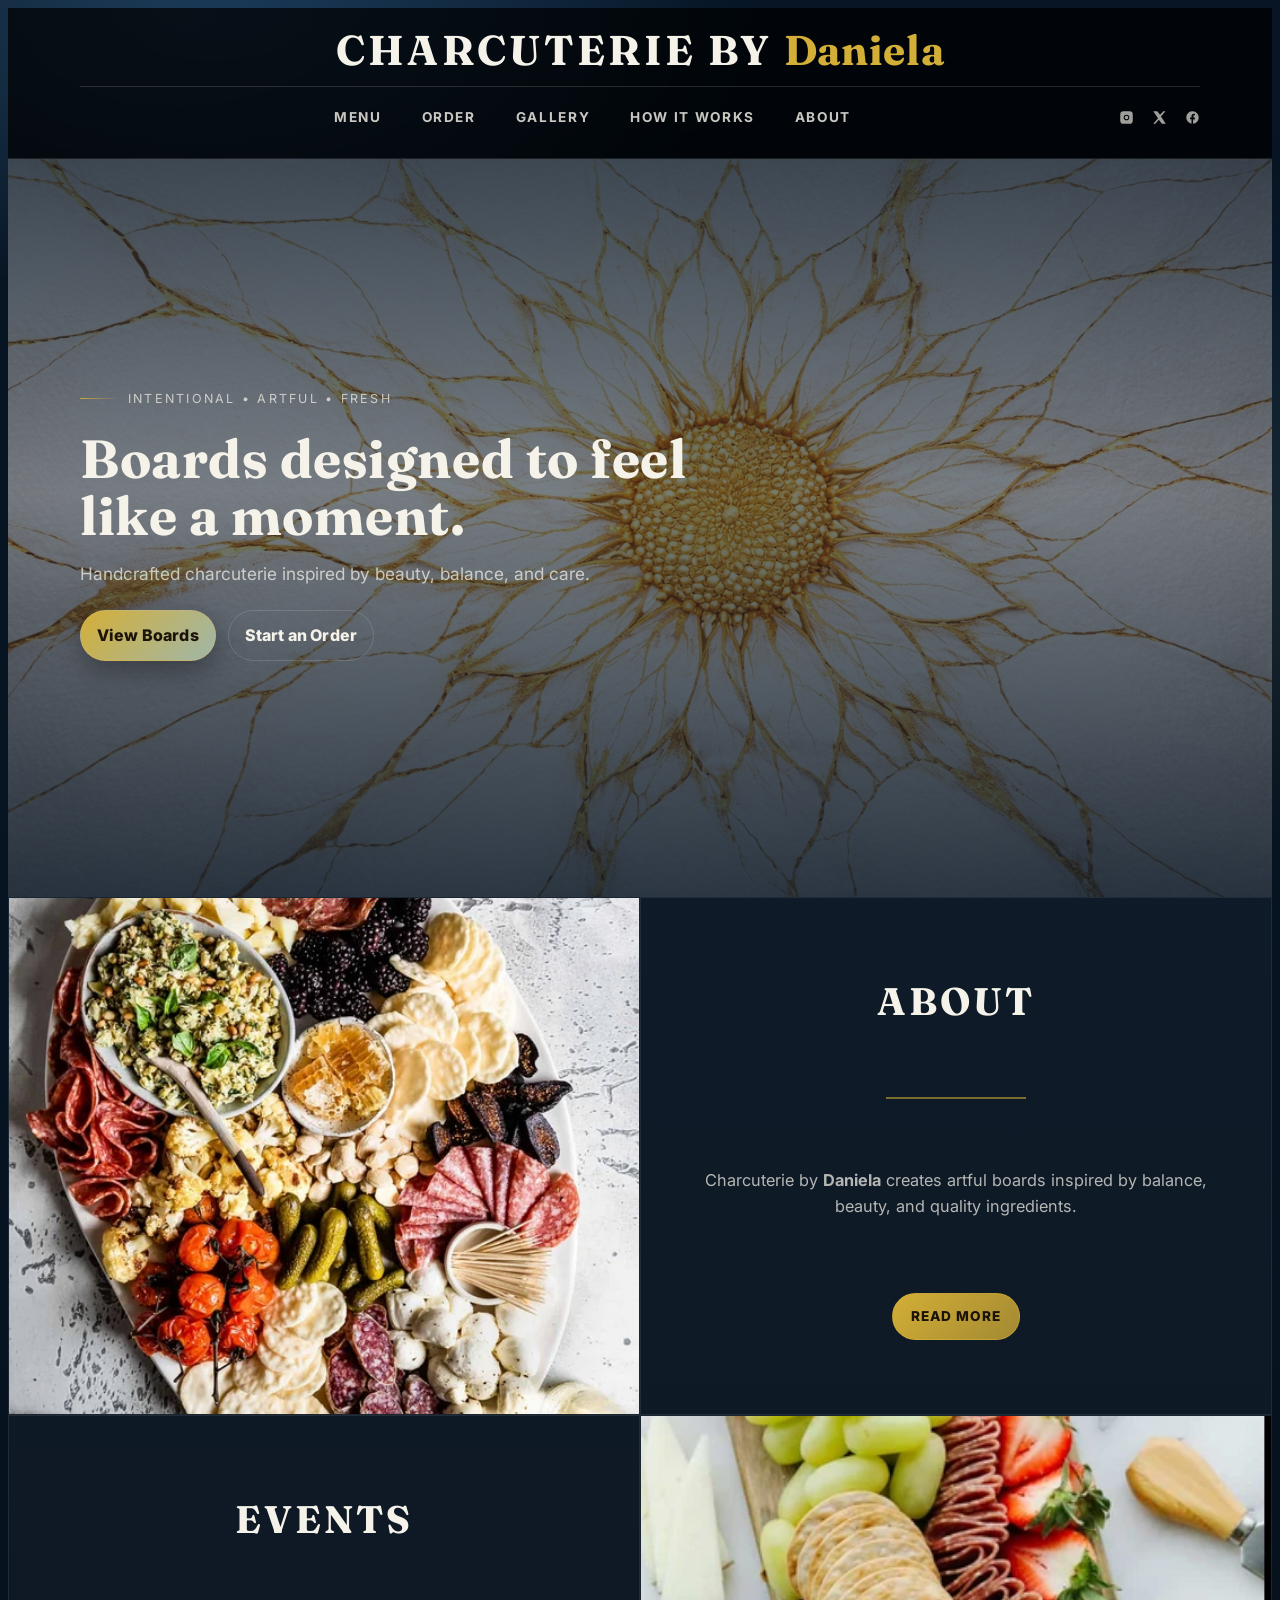
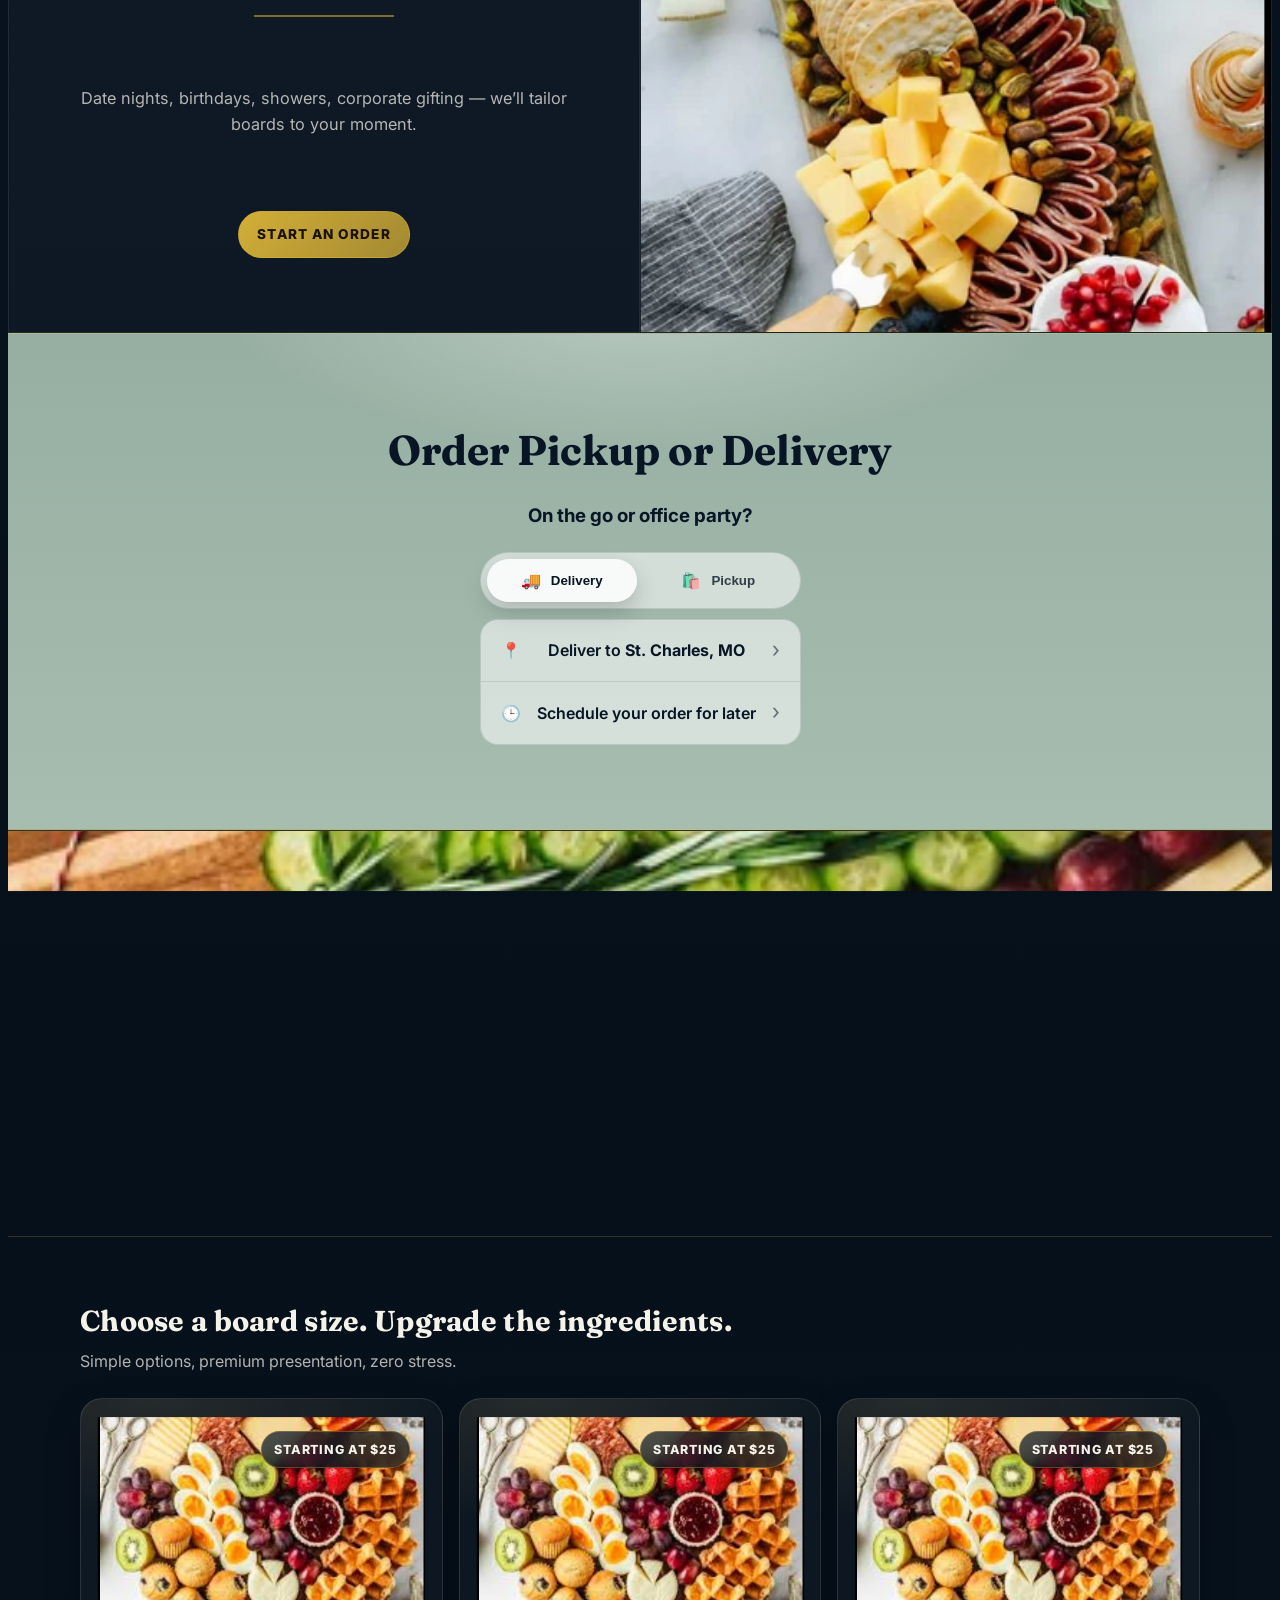
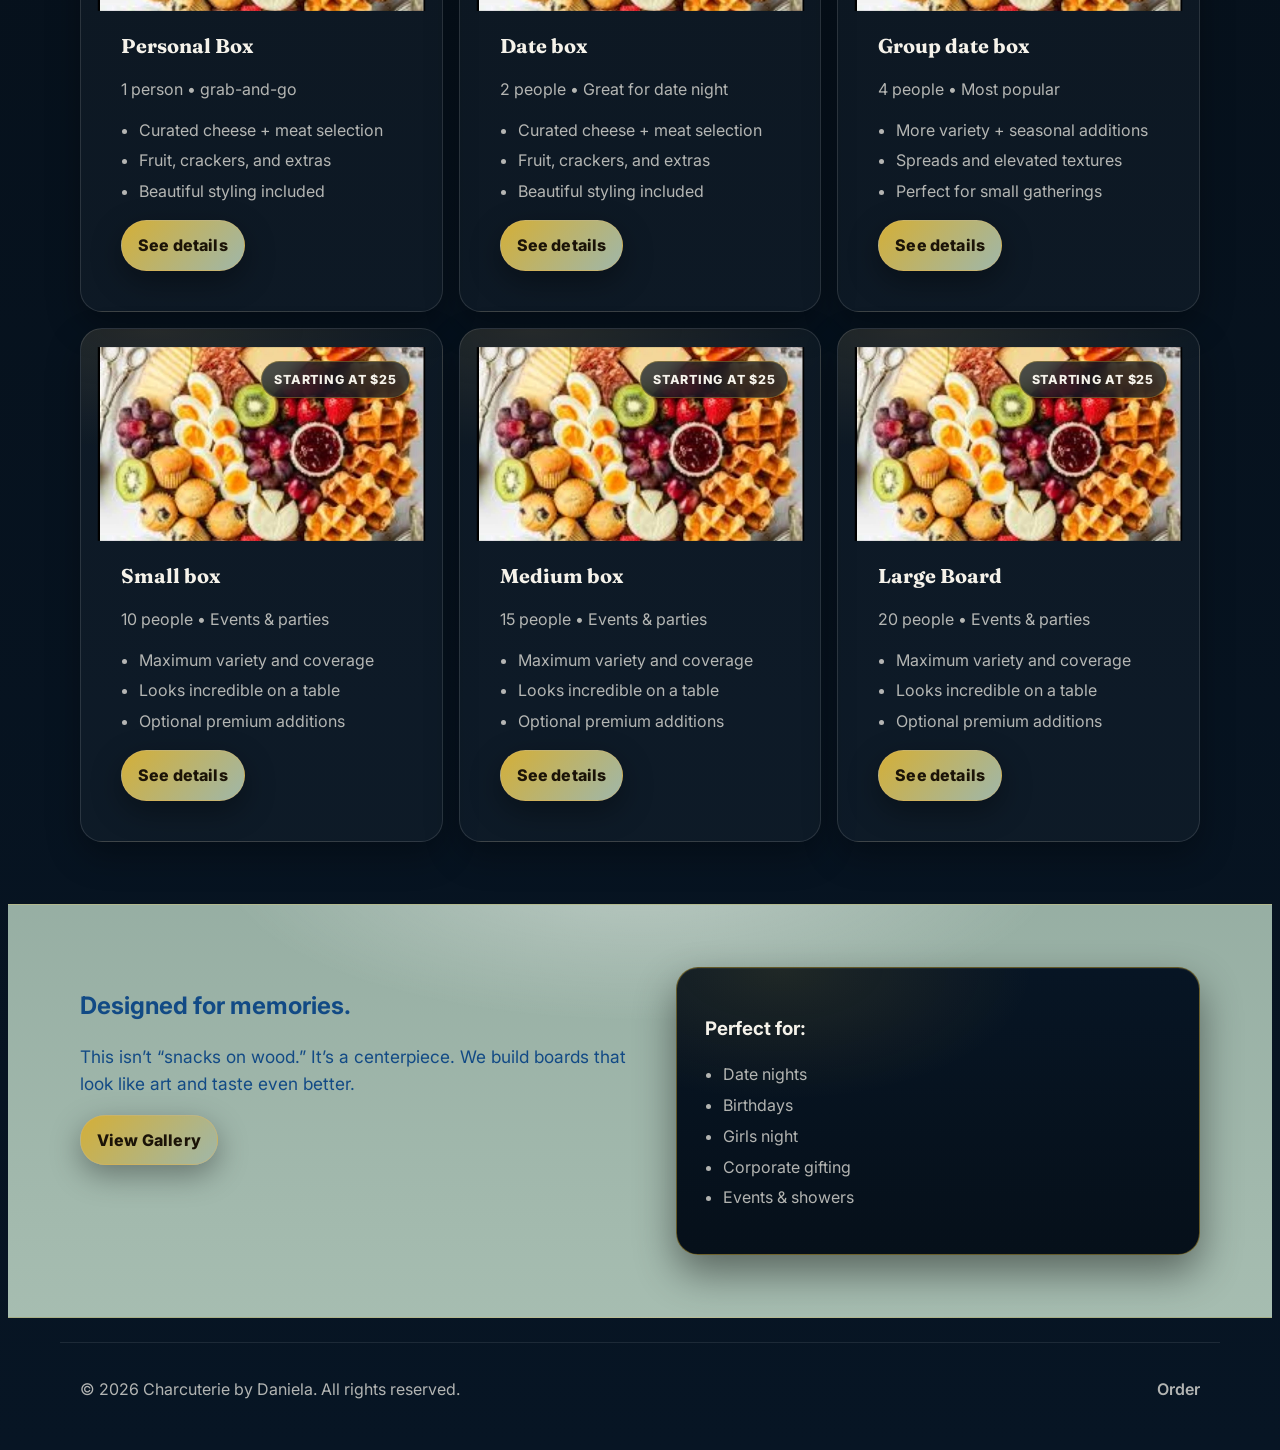
==== commit d5969032: "fixing images" ====
--- a/index.html
+++ b/index.html
@@ -192,7 +192,7 @@
         <div class="grid-3">
           <article class="card board-card">
             <div class="card-media">
-              <img src="../images/fruit_waffle.webp" alt="Personal box charcuterie" loading="lazy">
+              <img src="/images/fruit_waffle.webp" alt="Personal box charcuterie" loading="lazy">
               <span class="price-pill">Starting at $25</span>
             </div>
 
@@ -210,7 +210,7 @@
 
           <article class="card board-card">
             <div class="card-media">
-              <img src="../images/fruit_waffle.webp" alt="Personal box charcuterie" loading="lazy">
+              <img src="/images/fruit_waffle.webp" alt="Personal box charcuterie" loading="lazy">
               <span class="price-pill">Starting at $25</span>
             </div>
             <div  class="card-body">
@@ -227,7 +227,7 @@
 
           <article class="card board-card">
             <div class="card-media">
-              <img src="../images/fruit_waffle.webp" alt="Personal box charcuterie" loading="lazy">
+              <img src="/images/fruit_waffle.webp" alt="Personal box charcuterie" loading="lazy">
               <span class="price-pill">Starting at $25</span>
             </div>
             <div  class="card-body">
@@ -244,7 +244,7 @@
 
           <article class="card board-card">
             <div class="card-media">
-              <img src="../images/fruit_waffle.webp" alt="Personal box charcuterie" loading="lazy">
+              <img src="/images/fruit_waffle.webp" alt="Personal box charcuterie" loading="lazy">
               <span class="price-pill">Starting at $25</span>
             </div>
             <div  class="card-body">
@@ -259,7 +259,7 @@
           </article>
           <article class="card board-card">
             <div class="card-media">
-              <img src="../images/fruit_waffle.webp" alt="Personal box charcuterie" loading="lazy">
+              <img src="/images/fruit_waffle.webp" alt="Personal box charcuterie" loading="lazy">
               <span class="price-pill">Starting at $25</span>
             </div>
             <div  class="card-body">
@@ -274,7 +274,7 @@
           </article>
           <article class="card board-card">
             <div class="card-media">
-              <img src="../images/fruit_waffle.webp" alt="Personal box charcuterie" loading="lazy">
+              <img src="/images/fruit_waffle.webp" alt="Personal box charcuterie" loading="lazy">
               <span class="price-pill">Starting at $25</span>
             </div>
             <div  class="card-body">
--- a/css/styles.css
+++ b/css/styles.css
@@ -1,6 +1,6 @@
 
     :root{
-    --bg:#071524;          /* ink blue */
+    --bg:#124a85;          /* ink blue */
     --panel: rgba(255,255,255,.04);
     --panel2: rgba(255,255,255,.06);
     --text:#F5F2EA;        /* warm off-white */
@@ -18,15 +18,25 @@
 
     body{
     font-family: "Inter", system-ui, -apple-system, Segoe UI, Roboto, Arial, sans-serif;
+
     background:
-        radial-gradient(900px 520px at 14% 0%, rgba(207,233,214,.12), transparent 58%),
-        radial-gradient(800px 480px at 92% 12%, rgba(212,175,55,.10), transparent 60%),
-        linear-gradient(180deg, #071524 0%, #06101a 60%, #071524 100%);
+      /* NEW: blue presence layer */
+      radial-gradient(900px 520px at 18% 0%, rgba(18,74,133,.40), transparent 60%),
+      radial-gradient(900px 520px at 82% 10%, rgba(18,74,133,.22), transparent 62%),
+
+      /* existing glows */
+      radial-gradient(900px 520px at 14% 0%, rgba(207,233,214,.12), transparent 58%),
+      radial-gradient(800px 480px at 92% 12%, rgba(212,175,55,.10), transparent 60%),
+
+      /* existing base */
+      linear-gradient(180deg, #071524 0%, #06101a 60%, #071524 100%);
+
     color: var(--text);
     line-height: 1.55;
     -webkit-font-smoothing: antialiased;
     text-rendering: optimizeLegibility;
-    }
+  }
+
 
 
     a{color:inherit;text-decoration:none}
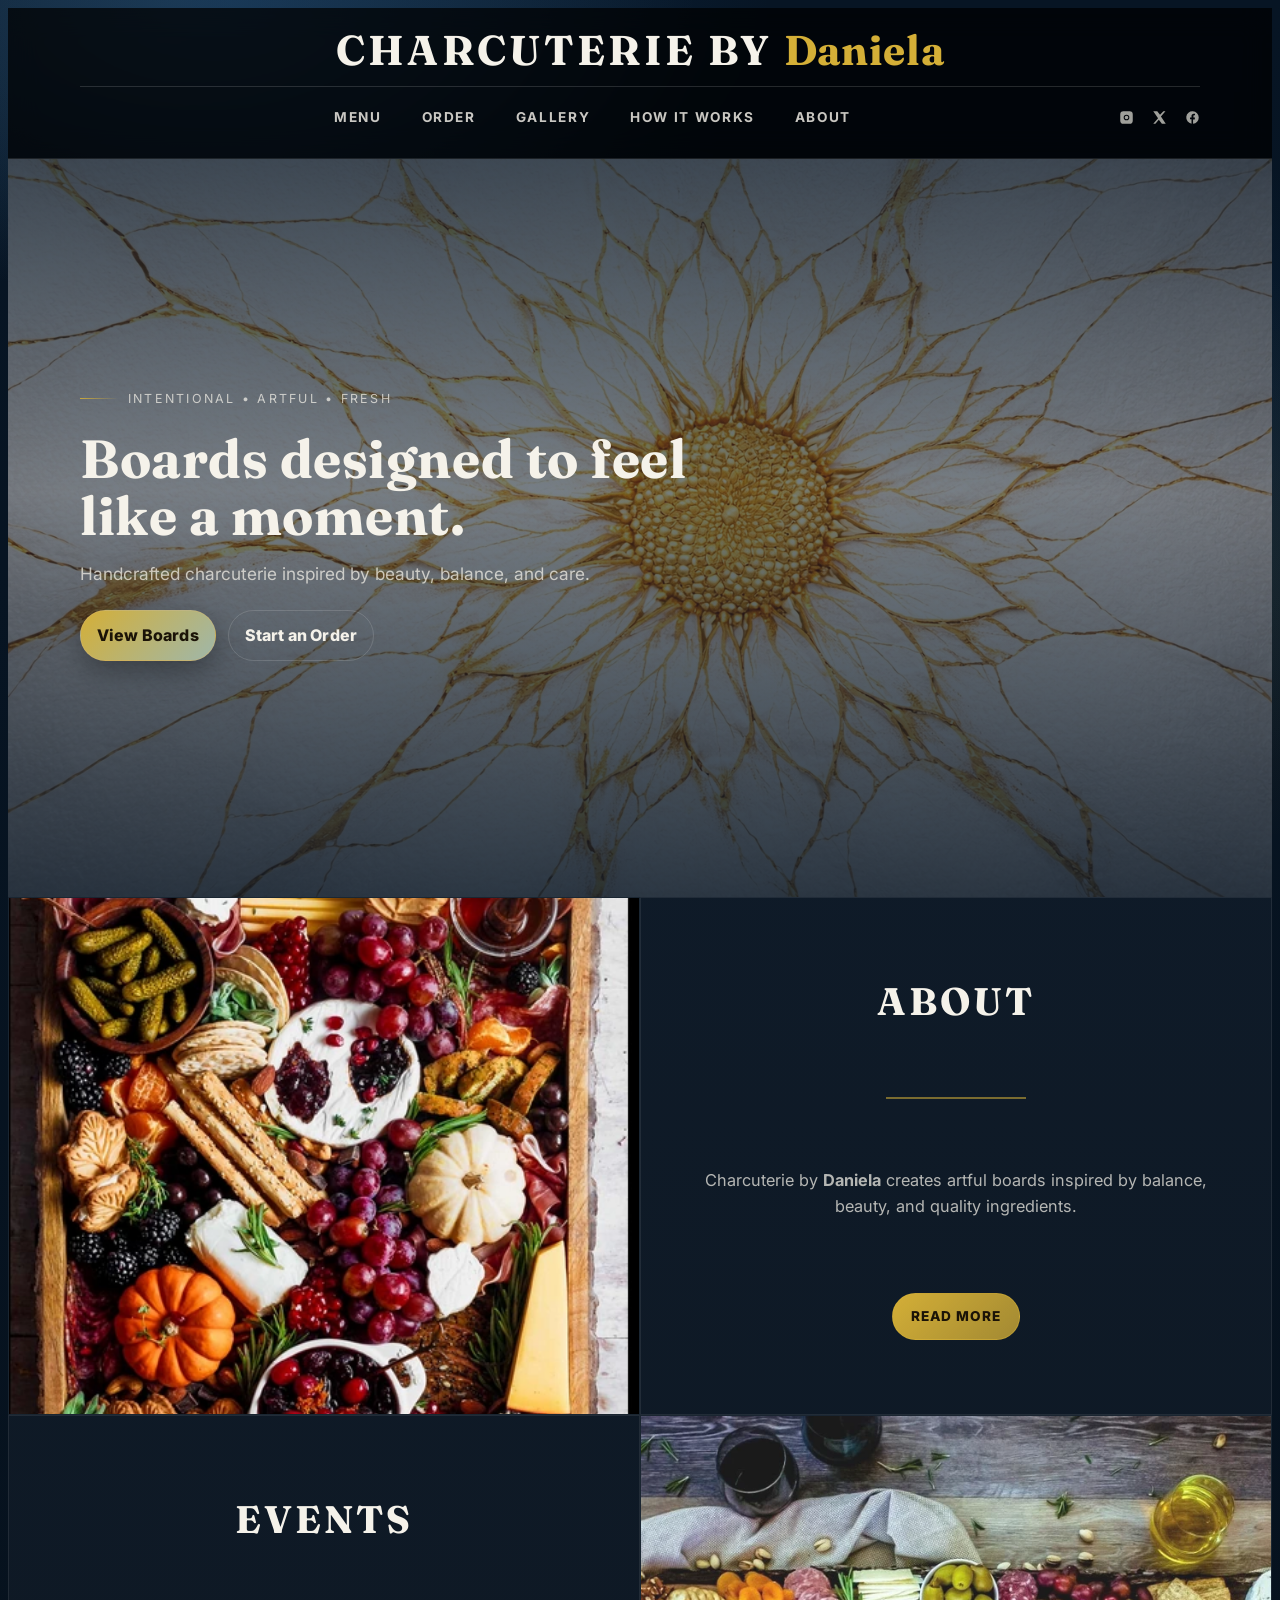
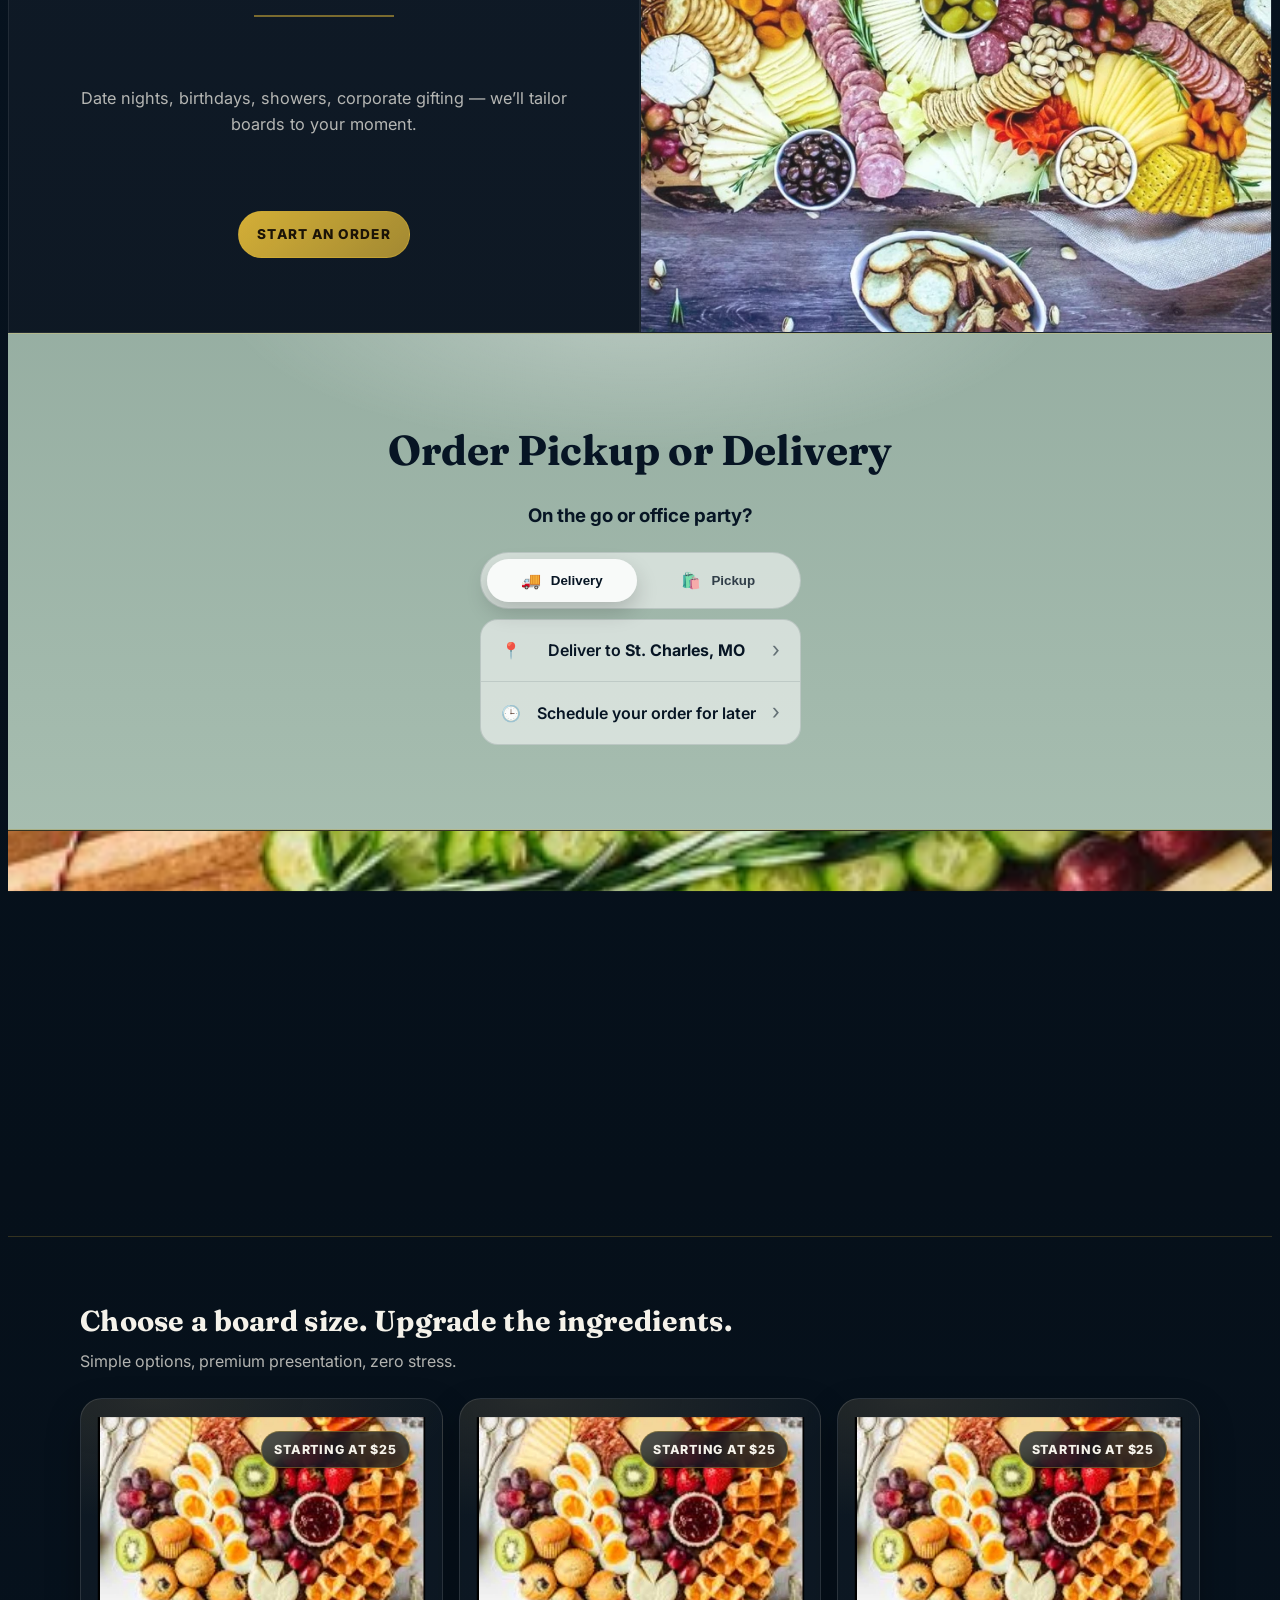
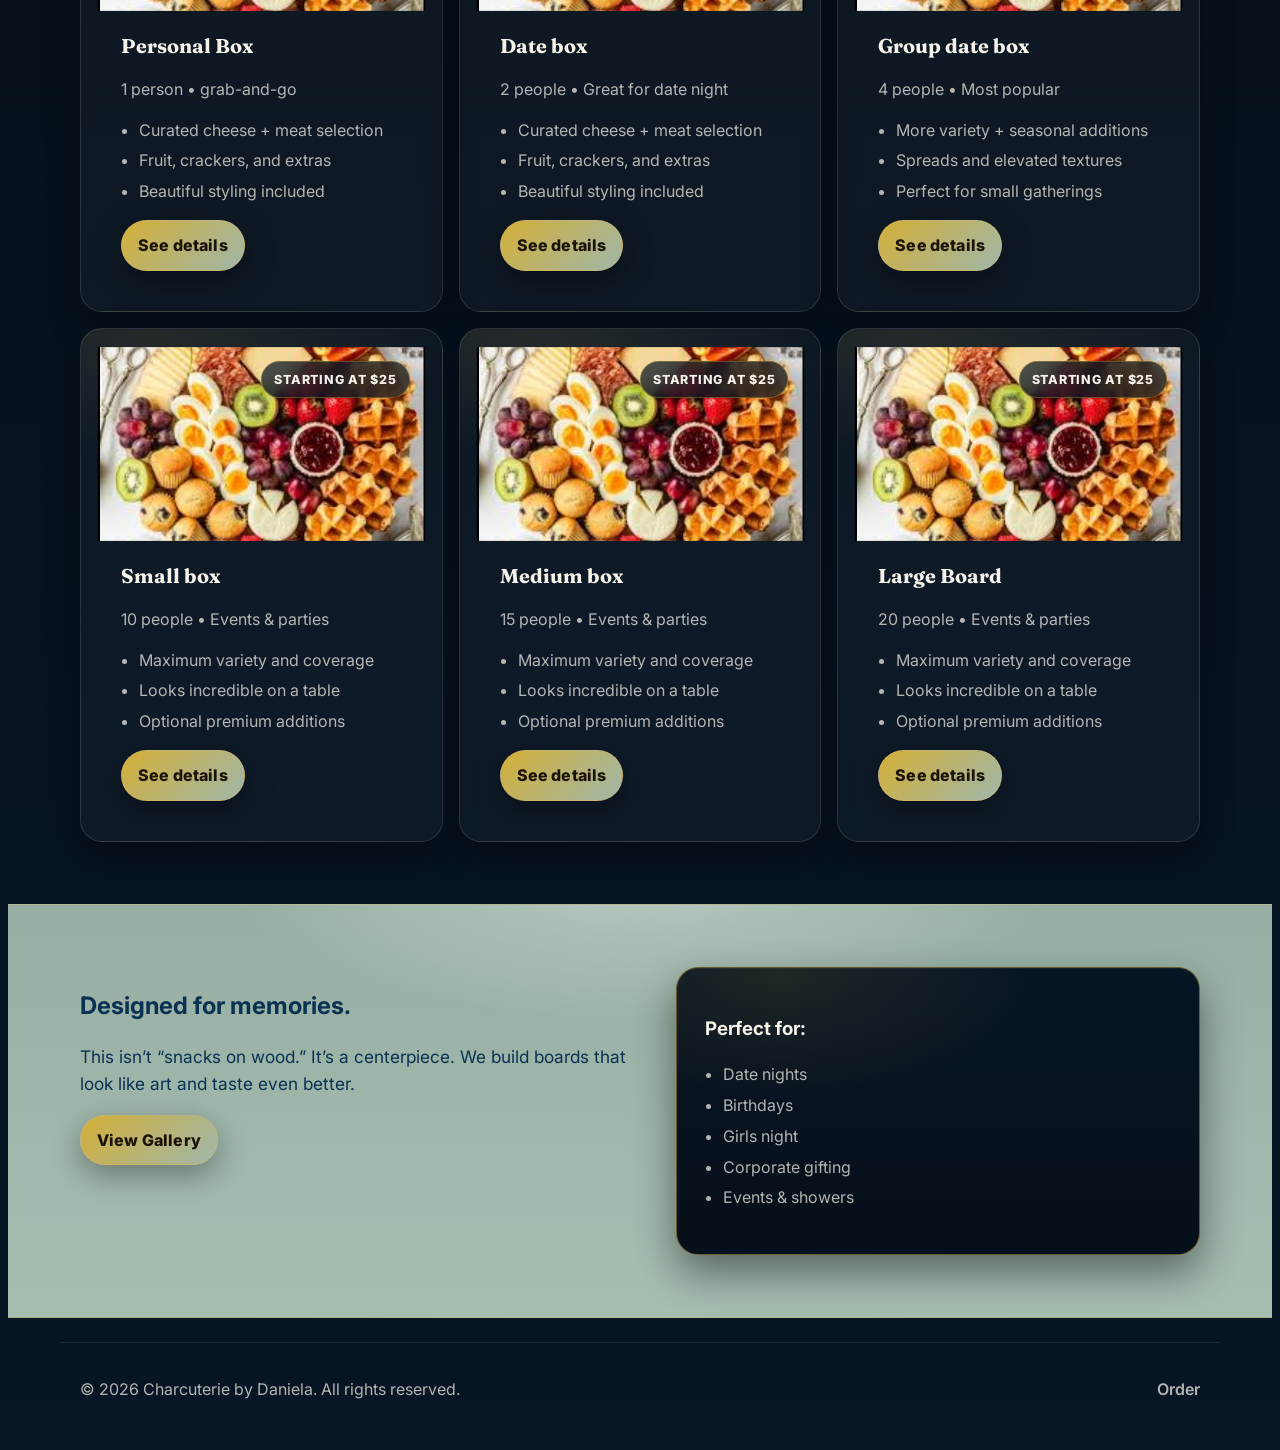
==== commit b79eb3bc: "fixing the images" ====
--- a/index.html
+++ b/index.html
@@ -192,7 +192,7 @@
         <div class="grid-3">
           <article class="card board-card">
             <div class="card-media">
-              <img src="/images/fruit_waffle.webp" alt="Personal box charcuterie" loading="lazy">
+              <img src="images/fruit_waffle.webp" alt="Personal box charcuterie" loading="lazy">
               <span class="price-pill">Starting at $25</span>
             </div>
 
@@ -210,7 +210,7 @@
 
           <article class="card board-card">
             <div class="card-media">
-              <img src="/images/fruit_waffle.webp" alt="Personal box charcuterie" loading="lazy">
+              <img src="images/fruit_waffle.webp" alt="Personal box charcuterie" loading="lazy">
               <span class="price-pill">Starting at $25</span>
             </div>
             <div  class="card-body">
@@ -227,7 +227,7 @@
 
           <article class="card board-card">
             <div class="card-media">
-              <img src="/images/fruit_waffle.webp" alt="Personal box charcuterie" loading="lazy">
+              <img src="images/fruit_waffle.webp" alt="Personal box charcuterie" loading="lazy">
               <span class="price-pill">Starting at $25</span>
             </div>
             <div  class="card-body">
@@ -244,7 +244,7 @@
 
           <article class="card board-card">
             <div class="card-media">
-              <img src="/images/fruit_waffle.webp" alt="Personal box charcuterie" loading="lazy">
+              <img src="images/fruit_waffle.webp" alt="Personal box charcuterie" loading="lazy">
               <span class="price-pill">Starting at $25</span>
             </div>
             <div  class="card-body">
@@ -259,7 +259,7 @@
           </article>
           <article class="card board-card">
             <div class="card-media">
-              <img src="/images/fruit_waffle.webp" alt="Personal box charcuterie" loading="lazy">
+              <img src="images/fruit_waffle.webp" alt="Personal box charcuterie" loading="lazy">
               <span class="price-pill">Starting at $25</span>
             </div>
             <div  class="card-body">
@@ -274,7 +274,7 @@
           </article>
           <article class="card board-card">
             <div class="card-media">
-              <img src="/images/fruit_waffle.webp" alt="Personal box charcuterie" loading="lazy">
+              <img src="images/fruit_waffle.webp" alt="Personal box charcuterie" loading="lazy">
               <span class="price-pill">Starting at $25</span>
             </div>
             <div  class="card-body">
--- a/css/styles.css
+++ b/css/styles.css
@@ -1,6 +1,6 @@
 
     :root{
-    --bg:#124a85;          /* ink blue */
+    --bg:#0a3052;         /* ink blue */
     --panel: rgba(255,255,255,.04);
     --panel2: rgba(255,255,255,.06);
     --text:#F5F2EA;        /* warm off-white */
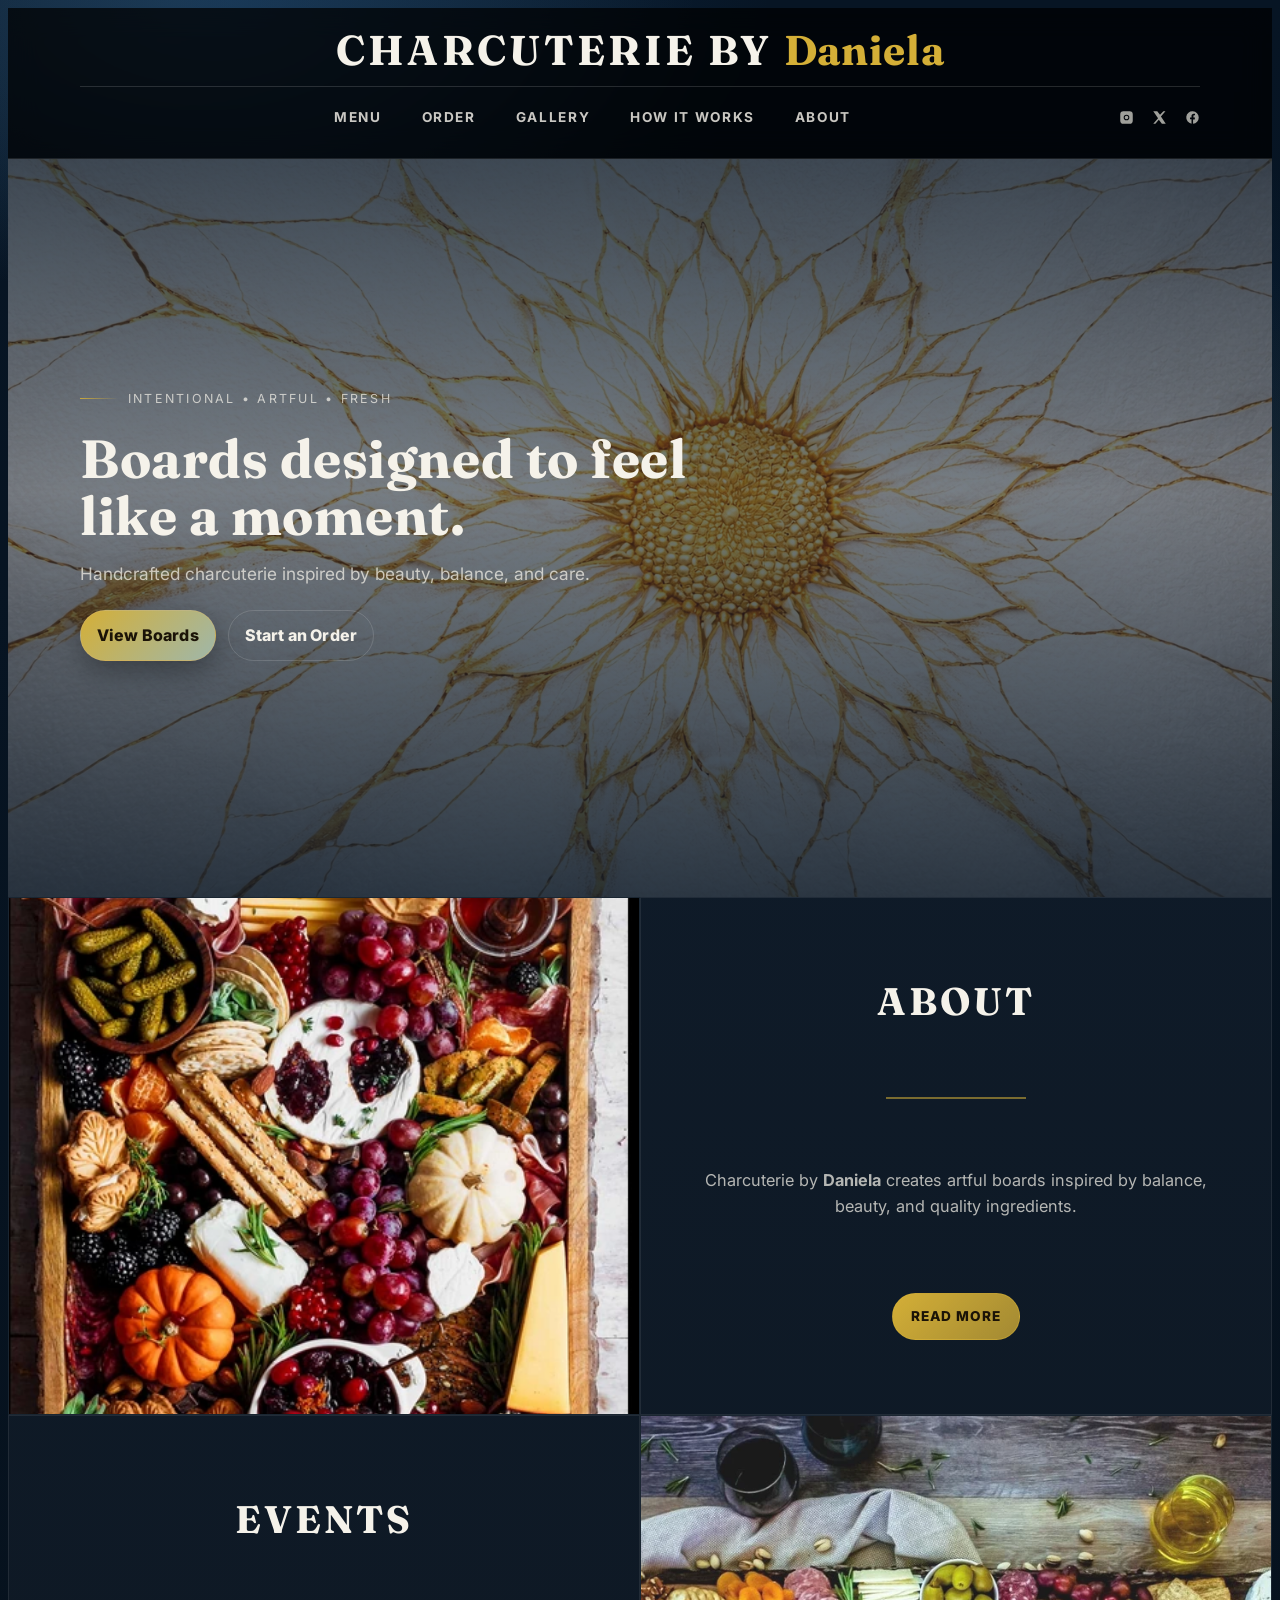
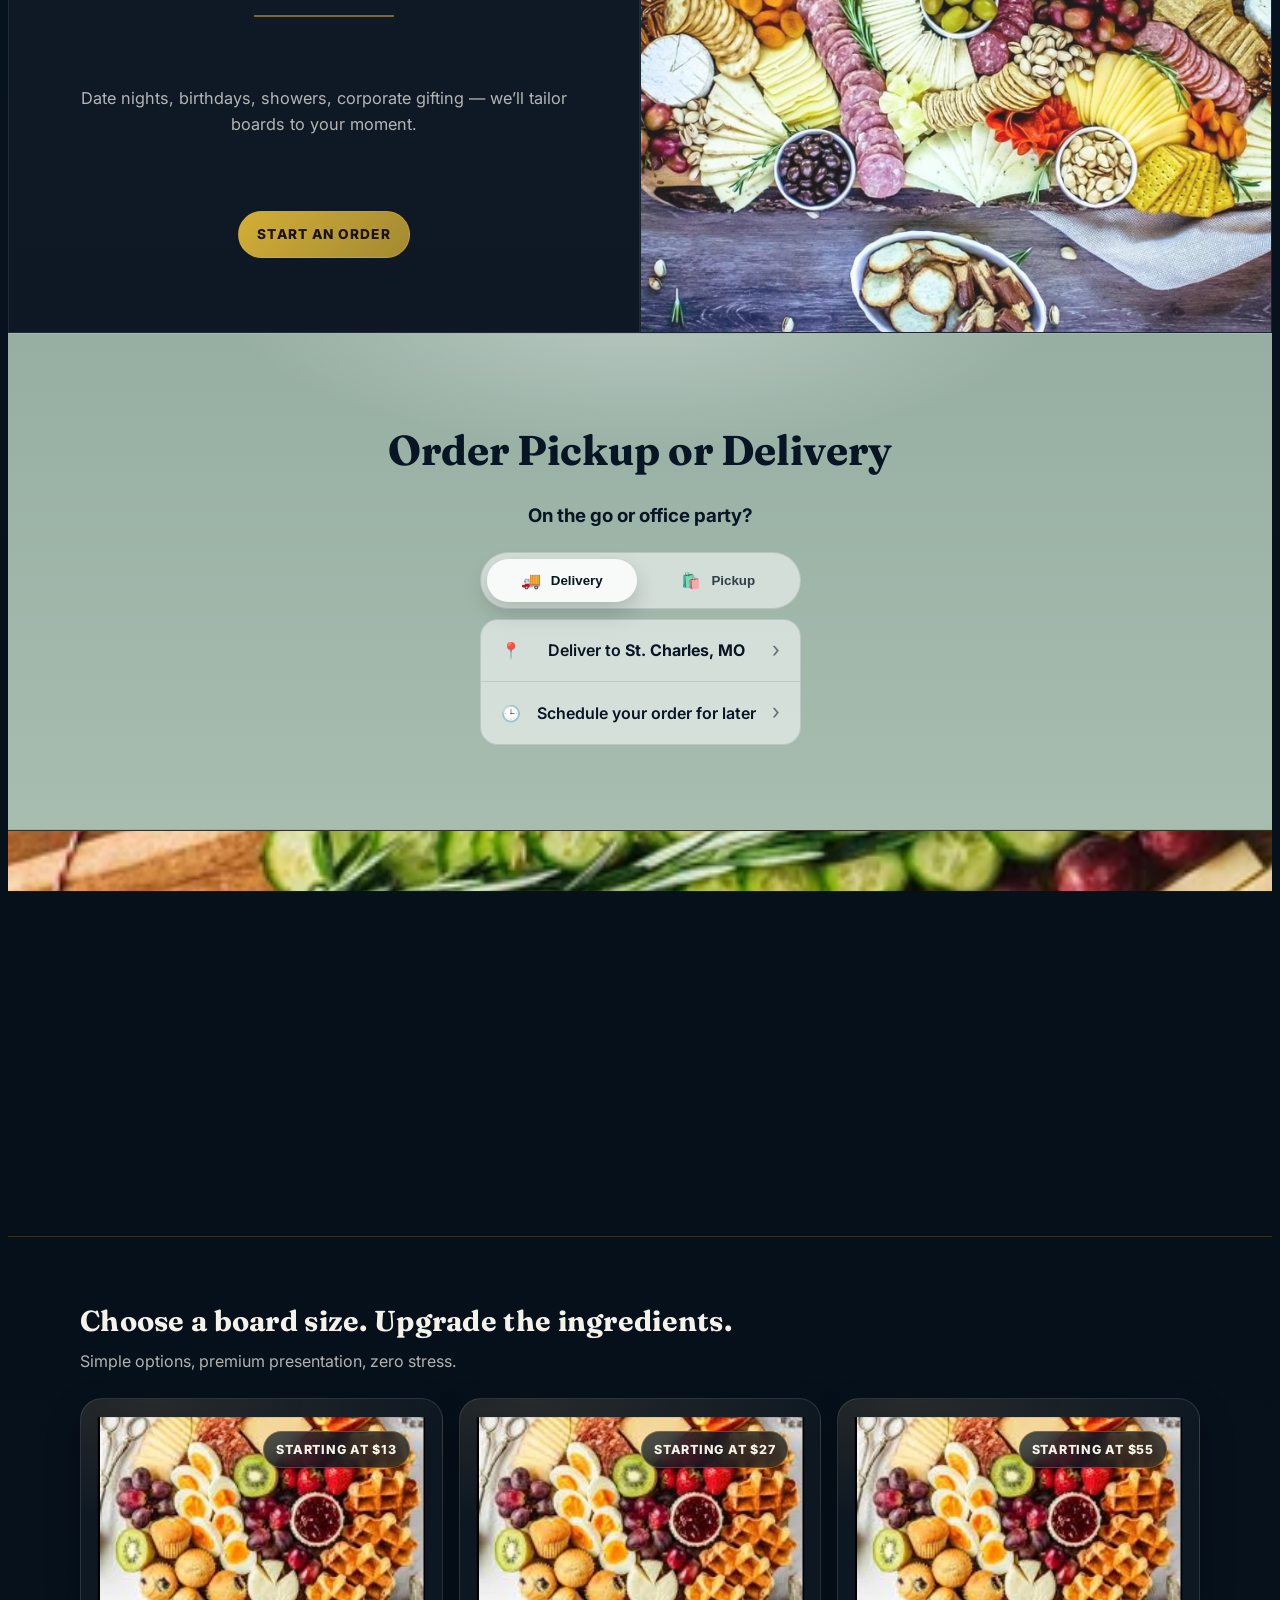
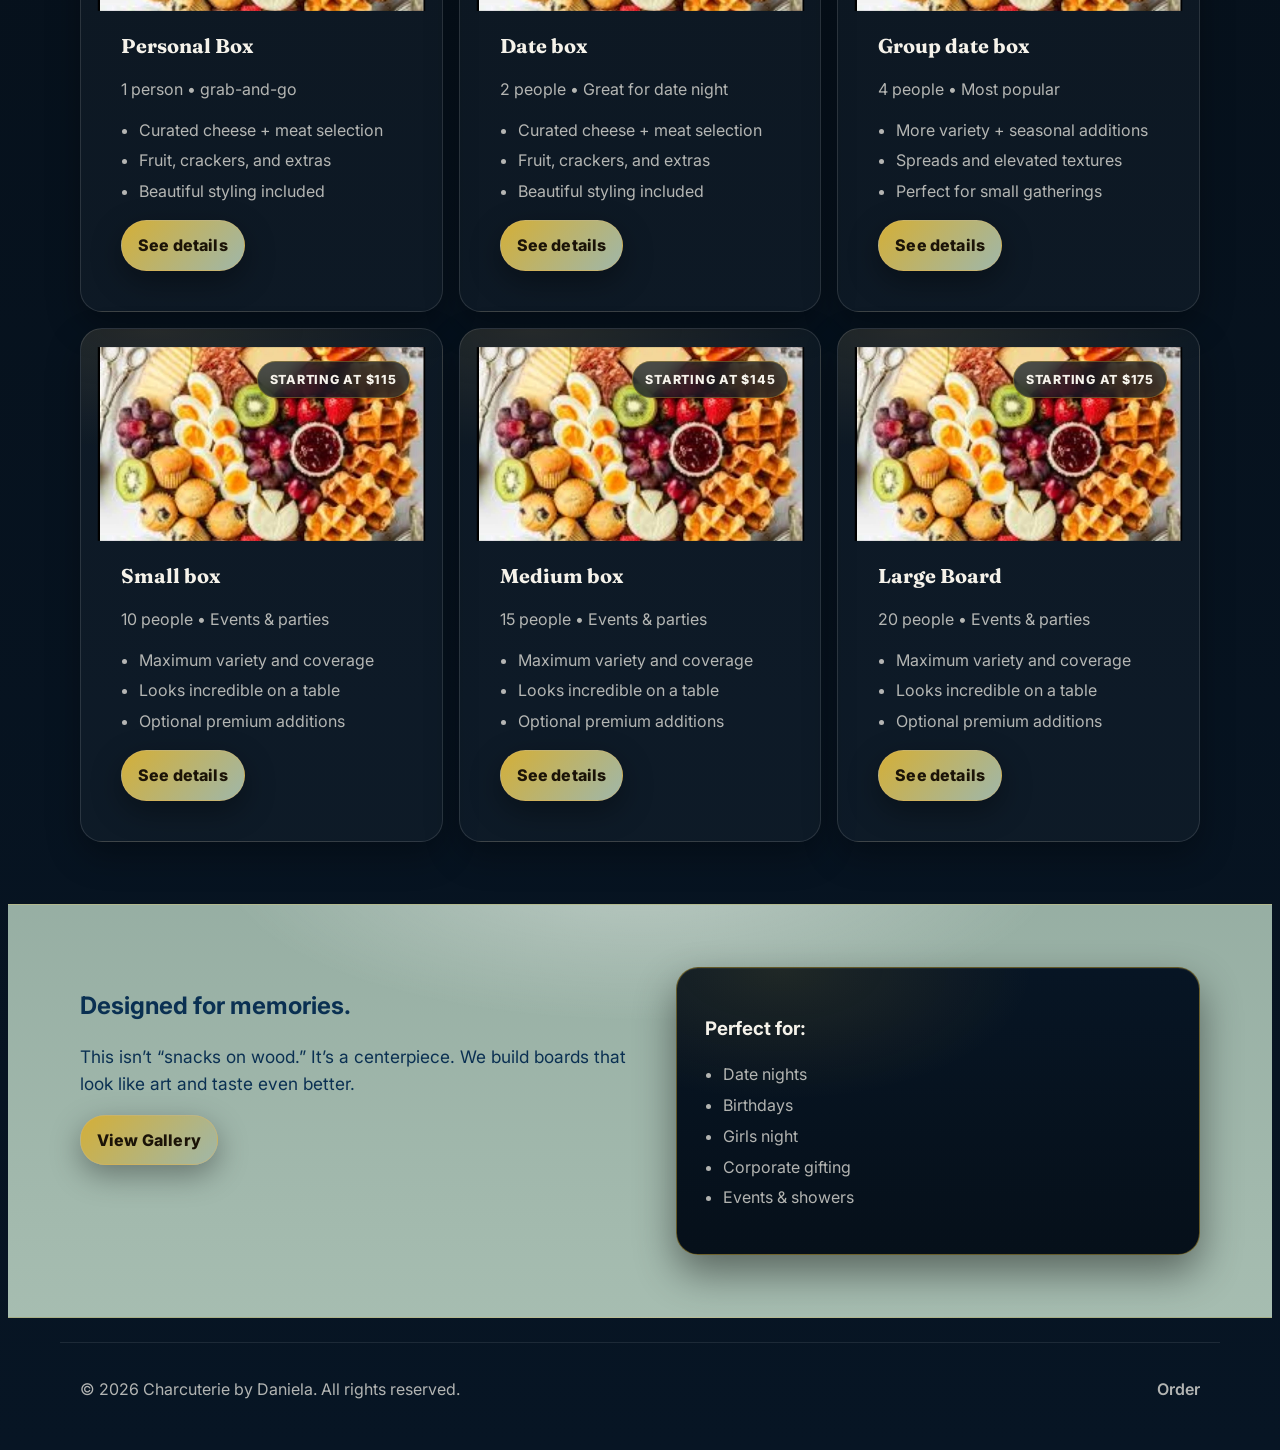
==== commit d46dafc1: "adding prices" ====
--- a/index.html
+++ b/index.html
@@ -193,7 +193,7 @@
           <article class="card board-card">
             <div class="card-media">
               <img src="images/fruit_waffle.webp" alt="Personal box charcuterie" loading="lazy">
-              <span class="price-pill">Starting at $25</span>
+              <span class="price-pill">Starting at $13</span>
             </div>
 
             <div class="card-body">
@@ -210,8 +210,8 @@
 
           <article class="card board-card">
             <div class="card-media">
-              <img src="images/fruit_waffle.webp" alt="Personal box charcuterie" loading="lazy">
-              <span class="price-pill">Starting at $25</span>
+              <img src="images/fruit_waffle.webp" alt="Sharable box charcuterie" loading="lazy">
+              <span class="price-pill">Starting at $27</span>
             </div>
             <div  class="card-body">
               <h3>Date box</h3>
@@ -228,7 +228,7 @@
           <article class="card board-card">
             <div class="card-media">
               <img src="images/fruit_waffle.webp" alt="Personal box charcuterie" loading="lazy">
-              <span class="price-pill">Starting at $25</span>
+              <span class="price-pill">Starting at $55</span>
             </div>
             <div  class="card-body">
               <h3>Group date box</h3>
@@ -245,7 +245,7 @@
           <article class="card board-card">
             <div class="card-media">
               <img src="images/fruit_waffle.webp" alt="Personal box charcuterie" loading="lazy">
-              <span class="price-pill">Starting at $25</span>
+              <span class="price-pill">Starting at $115</span>
             </div>
             <div  class="card-body">
             <h3>Small box</h3>
@@ -260,7 +260,7 @@
           <article class="card board-card">
             <div class="card-media">
               <img src="images/fruit_waffle.webp" alt="Personal box charcuterie" loading="lazy">
-              <span class="price-pill">Starting at $25</span>
+              <span class="price-pill">Starting at $145</span>
             </div>
             <div  class="card-body">
             <h3>Medium box</h3>
@@ -275,7 +275,7 @@
           <article class="card board-card">
             <div class="card-media">
               <img src="images/fruit_waffle.webp" alt="Personal box charcuterie" loading="lazy">
-              <span class="price-pill">Starting at $25</span>
+              <span class="price-pill">Starting at $175</span>
             </div>
             <div  class="card-body">
               <h3>Large Board</h3>
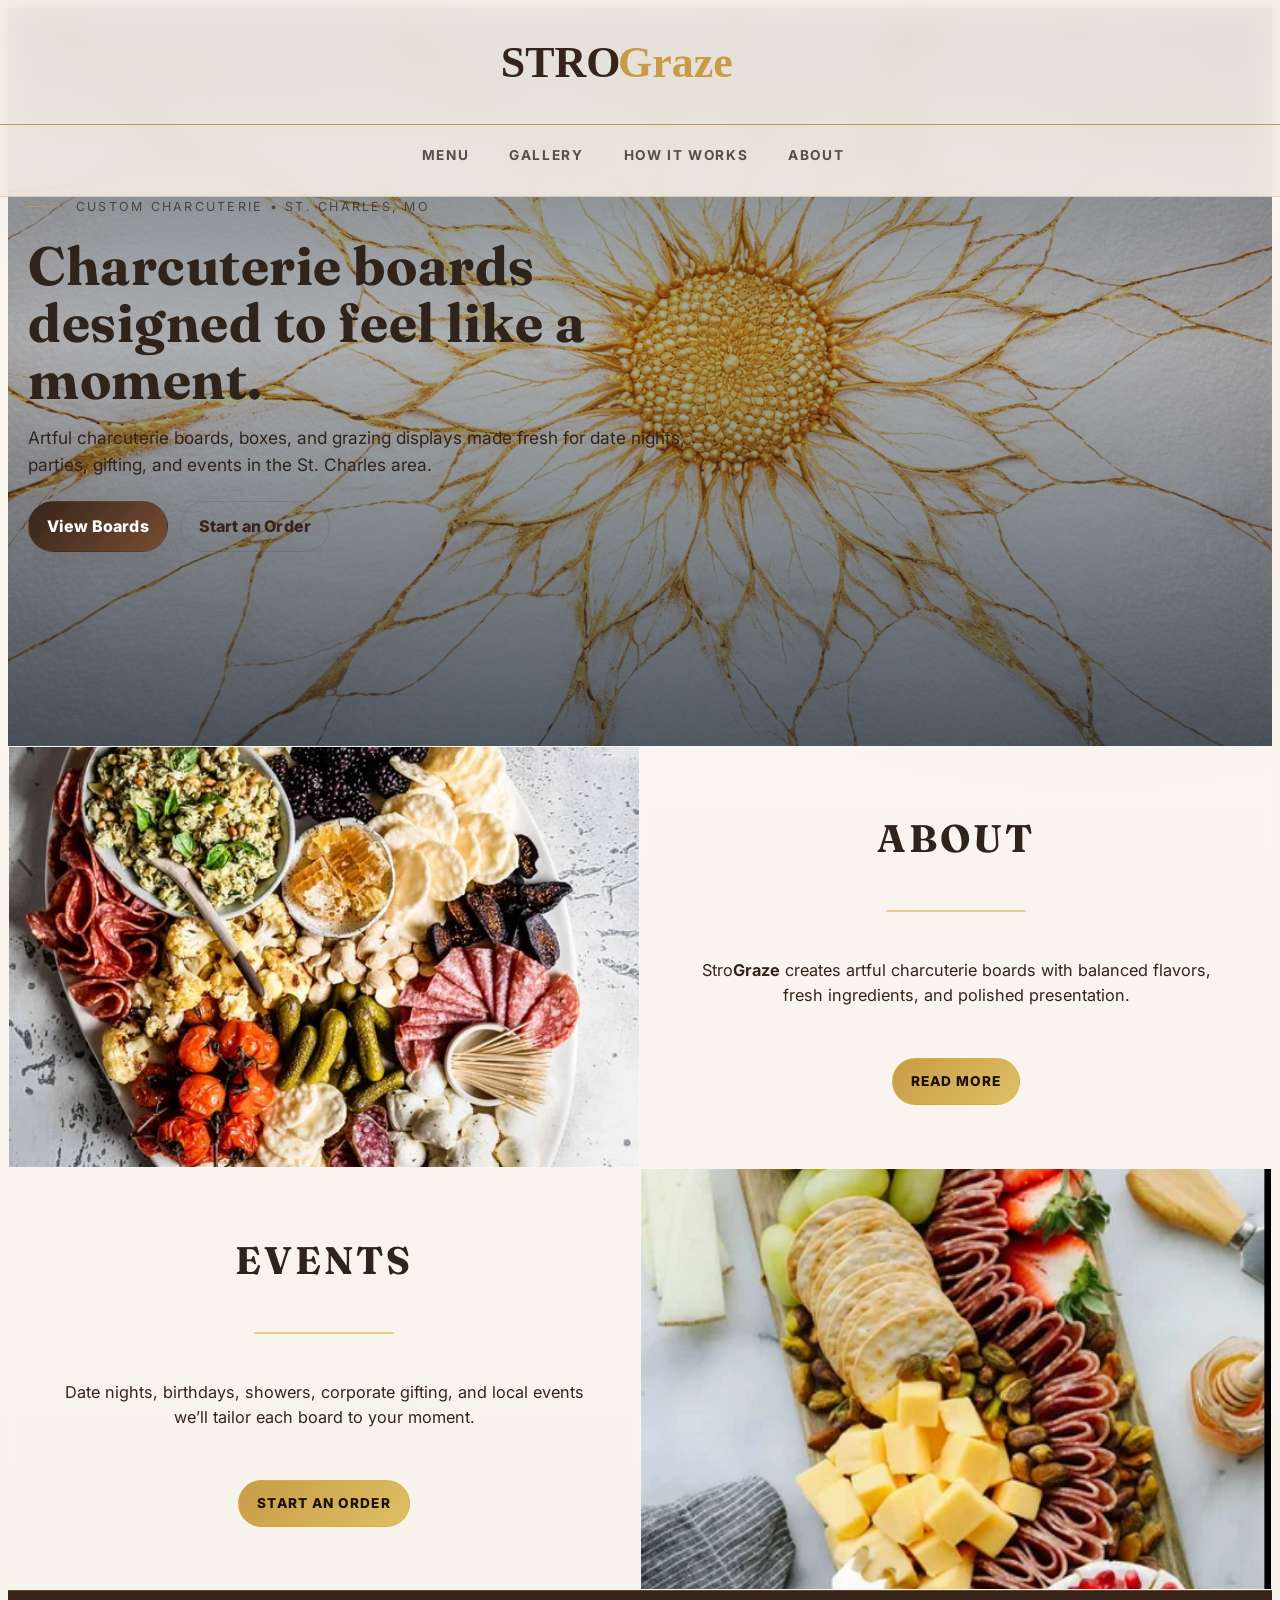
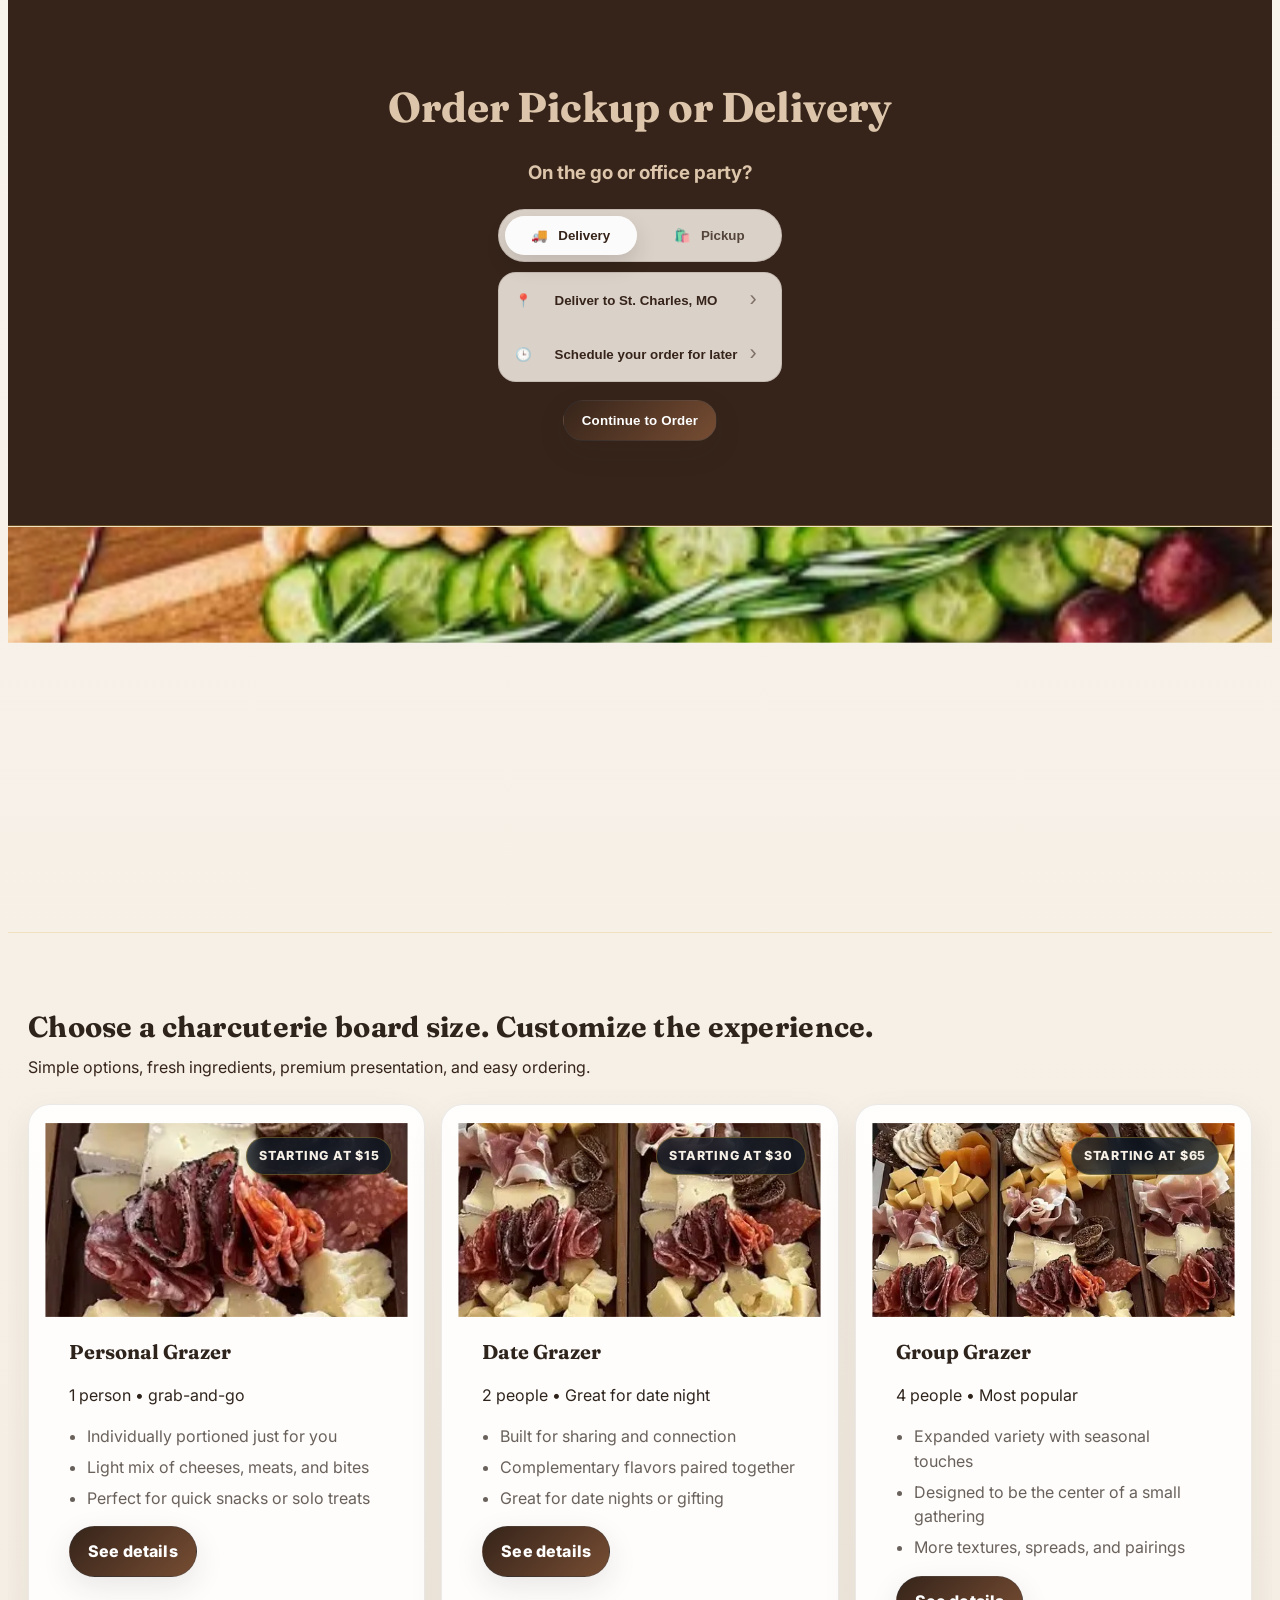
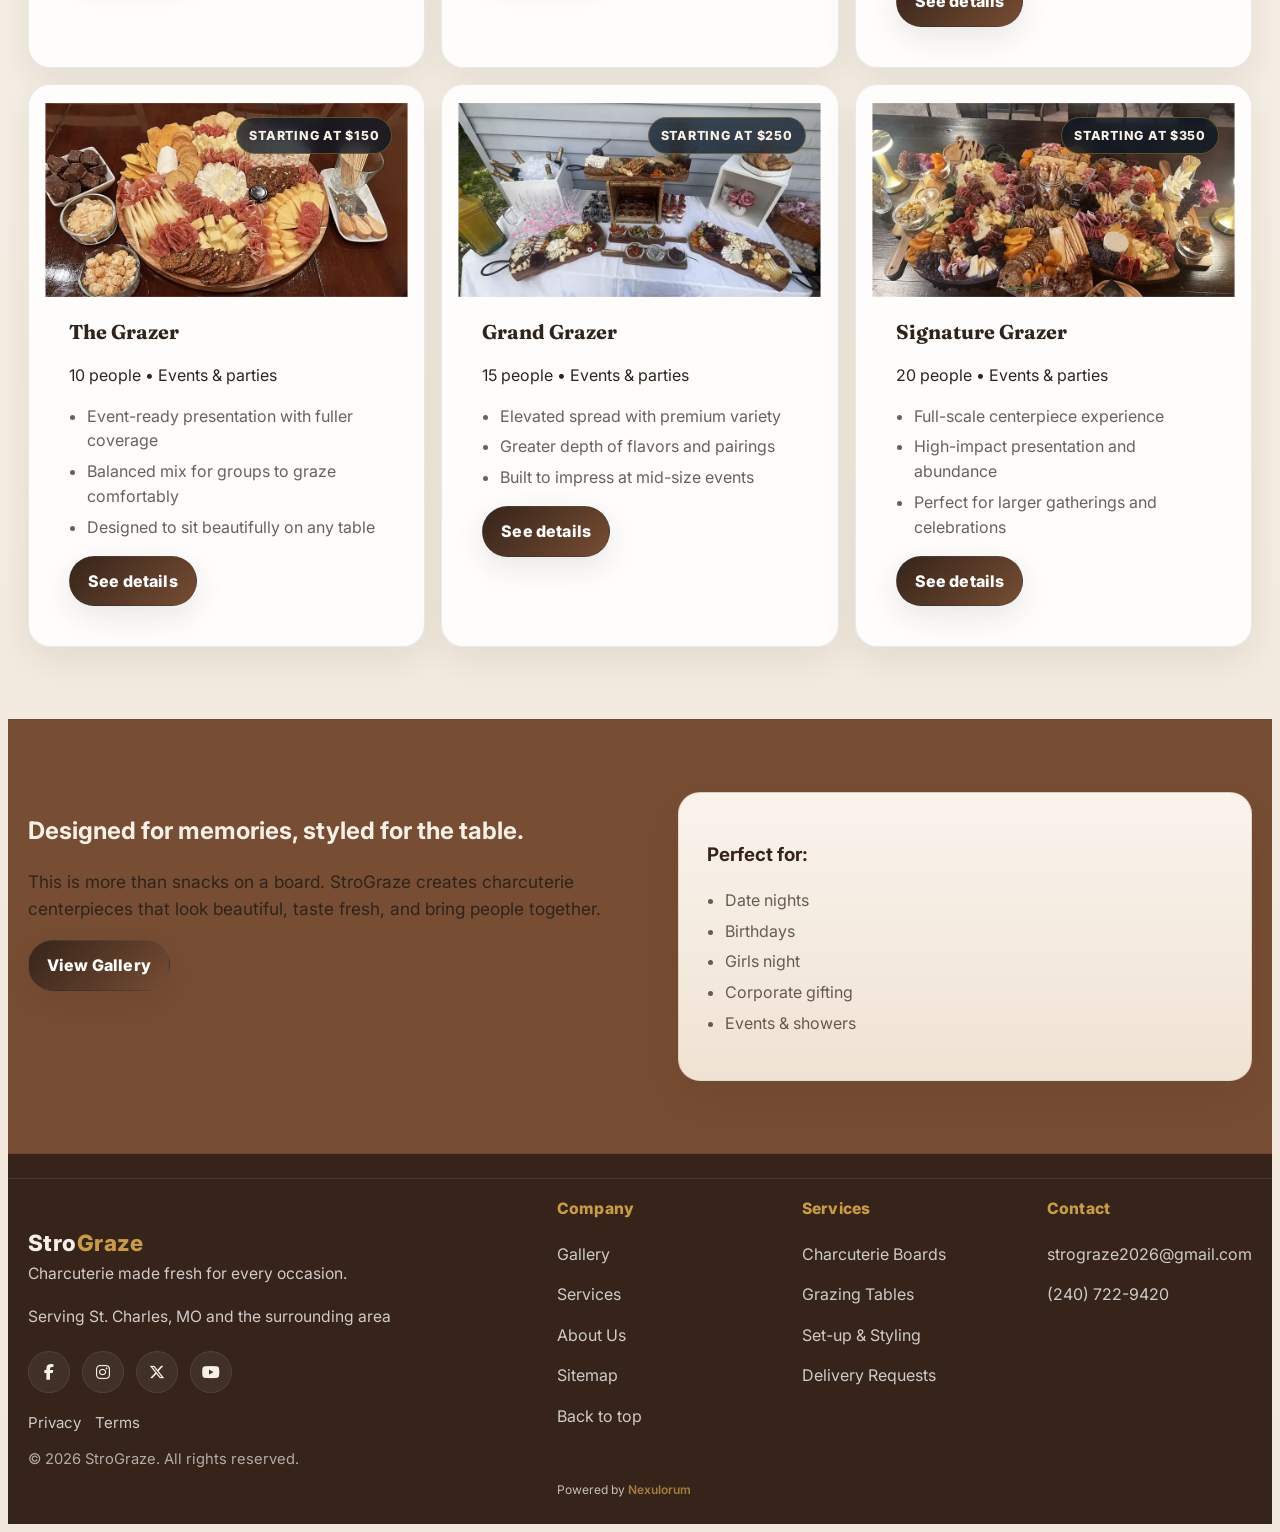
==== commit 27699efc: "major changes added real pictures more seo" ====
--- a/index.html
+++ b/index.html
@@ -3,21 +3,78 @@
 <head>
   <meta charset="utf-8" />
   <meta name="viewport" content="width=device-width,initial-scale=1" />
-  <title>Charcuterie by Daniela — Boards for Every Occasion</title>
-  <meta name="description" content="Handcrafted charcuterie boards made with premium ingredients. Perfect for date nights, gatherings, and events." />
+
+  <title>Charcuterie Boards in St Charles MO | StroGraze</title>
+  <meta name="description" content="StroGraze creates custom charcuterie boards in St Charles, MO for date nights, parties, events, gifting, and grazing displays. Fresh, artful, and easy to order." />
+
+  <link rel="canonical" href="https://strograze.com/" />
+
+  <meta property="og:title" content="Charcuterie Boards in St Charles MO | StroGraze" />
+  <meta property="og:description" content="Custom charcuterie boards, grazing boxes, and event-ready displays serving St Charles, MO and the surrounding area." />
+  <meta property="og:type" content="website" />
+  <meta property="og:url" content="https://strograze.com/" />
+  <meta property="og:image" content="https://strograze.com/images/og-charcuterie-board.webp" />
+
+  <meta name="twitter:card" content="summary_large_image" />
+  <meta name="twitter:title" content="Charcuterie Boards in St Charles MO | StroGraze" />
+  <meta name="twitter:description" content="Custom charcuterie boards and grazing displays for events, gifting, and gatherings in St Charles, MO." />
+  <meta name="twitter:image" content="https://strograze.com/images/og-charcuterie-board.webp" />
+  <link rel="icon" href="/favicon.svg" type="image/svg+xml">
   <link rel="stylesheet" href="css/styles.css" />
-  <link rel="preconnect" href="https://fonts.googleapis.com">
-  <link rel="preconnect" href="https://fonts.gstatic.com" crossorigin>
-  <link href="https://fonts.googleapis.com/css2?family=Fraunces:opsz,wght@9..144,400;9..144,600;9..144,700&family=Inter:wght@400;500;600;700&display=swap" rel="stylesheet">
-
-  
+
+  <link rel="preconnect" href="https://fonts.googleapis.com" />
+  <link rel="preconnect" href="https://fonts.gstatic.com" crossorigin />
+  <link href="https://fonts.googleapis.com/css2?family=Fraunces:opsz,wght@9..144,400;9..144,600;9..144,700&family=Inter:wght@400;500;600;700&display=swap" rel="stylesheet" />
+  <link rel="stylesheet" href="https://cdnjs.cloudflare.com/ajax/libs/font-awesome/6.5.2/css/all.min.css" />
+
+  <script type="application/ld+json">
+  {
+    "@context": "https://schema.org",
+    "@type": "LocalBusiness",
+    "@id": "https://strograze.com/#business",
+    "name": "StroGraze",
+    "url": "https://strograze.com/",
+    "description": "Custom charcuterie boards, grazing boxes, and event-ready displays serving St Charles, Missouri and the surrounding area.",
+    "email": "strograze2026@gmail.com",
+    "telephone": "+12407229420",
+    "areaServed": [
+      "St Charles, MO",
+      "St Charles County, MO",
+      "St Louis, MO",
+      "O'Fallon, MO",
+      "St Peters, MO"
+    ],
+    "address": {
+      "@type": "PostalAddress",
+      "addressLocality": "St Charles",
+      "addressRegion": "MO",
+      "addressCountry": "US"
+    },
+    "priceRange": "$$",
+    "servesCuisine": "Charcuterie",
+    "sameAs": []
+  }
+  </script>
+
+  <script type="application/ld+json">
+  {
+    "@context": "https://schema.org",
+    "@type": "WebSite",
+    "@id": "https://strograze.com/#website",
+    "name": "StroGraze",
+    "url": "https://strograze.com/",
+    "publisher": {
+      "@id": "https://strograze.com/#business"
+    }
+  }
+  </script>
 </head>
 <body>
 
   <header class="topbar">
     <div class="topbar-inner container">
       <a class="topbar-brand" href="index.html">
-        Charcuterie by <span>Daniela</span>
+        <img src="/images/logo.svg" alt="StroGraze charcuterie St Charles MO">
       </a>
 
       <div class="topbar-line" aria-hidden="true"></div>
@@ -25,31 +82,13 @@
       <div class="topbar-row">
         <nav class="topbar-nav" aria-label="Primary">
           <a href="boards.html">Menu</a>
-          <a href="order.html">Order</a>
+          
           <a href="gallery.html">Gallery</a>
           <a href="how-it-works.html">How It Works</a>
           <a href="about.html">About</a>
         </nav>
 
-        <div class="topbar-social" aria-label="Social">
-          <a href="#" aria-label="Instagram" class="social-link">
-            <svg viewBox="0 0 24 24" aria-hidden="true">
-              <path d="M7 2h10a5 5 0 0 1 5 5v10a5 5 0 0 1-5 5H7a5 5 0 0 1-5-5V7a5 5 0 0 1 5-5zm5 5.5A4.5 4.5 0 1 0 16.5 12 4.5 4.5 0 0 0 12 7.5zm0 7.4A2.9 2.9 0 1 1 14.9 12 2.9 2.9 0 0 1 12 14.9zM17.8 6.2a1.1 1.1 0 1 1-1.1-1.1 1.1 1.1 0 0 1 1.1 1.1z"/>
-            </svg>
-          </a>
-
-          <a href="#" aria-label="Twitter" class="social-link">
-            <svg viewBox="0 0 24 24" aria-hidden="true">
-              <path d="M18.2 2h3.3l-7.2 8.2L22 22h-6.2l-4.9-6.3L5.4 22H2l7.7-8.8L2 2h6.4l4.4 5.7L18.2 2z"/>
-            </svg>
-          </a>
-
-          <a href="#" aria-label="Facebook" class="social-link">
-            <svg viewBox="0 0 24 24" aria-hidden="true">
-              <path d="M22 12a10 10 0 1 0-11.6 9.9v-7H8v-3h2.4V9.7c0-2.4 1.4-3.8 3.6-3.8 1 0 2 .2 2 .2v2.2h-1.1c-1.1 0-1.4.7-1.4 1.4V12H16l-.5 3h-2.6v7A10 10 0 0 0 22 12z"/>
-            </svg>
-          </a>
-        </div>
+        
 
         <button class="nav-toggle" aria-label="Open menu" aria-expanded="false" aria-controls="mobileMenu" type="button">
           <svg viewBox="0 0 24 24" aria-hidden="true">
@@ -76,10 +115,10 @@
 
       <div class="container hero-inner">
         <div class="hero-copy">
-          <p class="eyebrow">Intentional • Artful • Fresh</p>
-          <h1>Boards designed to feel like a moment.</h1>
+          <p class="eyebrow">Custom Charcuterie • St. Charles, MO</p>
+          <h1>Charcuterie boards designed to feel like a moment.</h1>
           <p class="lead">
-            Handcrafted charcuterie inspired by beauty, balance, and care.
+            Artful charcuterie boards, boxes, and grazing displays made fresh for date nights, parties, gifting, and events in the St. Charles area.
           </p>
           <div class="hero-cta">
             <a class="btn" href="boards.html">View Boards</a>
@@ -105,7 +144,7 @@
         <h2 class="tile-title">About</h2>
         <div class="tile-rule"></div>
         <p class="tile-text">
-          Charcuterie by <strong>Daniela</strong> creates artful boards inspired by balance, beauty, and quality ingredients.
+          Stro<strong>Graze</strong> creates artful charcuterie boards with balanced flavors, fresh ingredients, and polished presentation.
         </p>
         <a class="tile-btn" href="about.html">Read More</a>
       </div>
@@ -115,7 +154,7 @@
         <h2 class="tile-title">Events</h2>
         <div class="tile-rule"></div>
         <p class="tile-text">
-          Date nights, birthdays, showers, corporate gifting — we’ll tailor boards to your moment.
+          Date nights, birthdays, showers, corporate gifting, and local events we’ll tailor each board to your moment.
         </p>
         <a class="tile-btn" href="order.html">Start an Order</a>
       </div>
@@ -133,49 +172,150 @@
 <!--CTA Banner -->
 
     <div class="cta-banner">
-      <div class="cta-inner">
-        <h2>Order Pickup or Delivery</h2>
-        <h3>On the go or office party?</h3>
-        <div class="cta-actions">
-          <div class="gc-order">
-            <div class="gc-toggle" role="tablist" aria-label="Order mode">
-              <button class="gc-tab is-active" type="button" data-mode="delivery" aria-selected="true">
-                <span class="gc-ico" aria-hidden="true">🚚</span> Delivery
-              </button>
-              <button class="gc-tab" type="button" data-mode="pickup" aria-selected="false">
-                <span class="gc-ico" aria-hidden="true">🛍️</span> Pickup
-              </button>
-            </div>
-
-            <div class="gc-rows" data-panel="delivery">
-              <a class="gc-row" href="order.html#delivery">
-                <span class="gc-row-ico" aria-hidden="true">📍</span>
-                <span class="gc-row-text">Deliver to <strong>St. Charles, MO</strong></span>
-                <span class="gc-arrow" aria-hidden="true">›</span>
+    <div class="cta-inner">
+      <h2>Order Pickup or Delivery</h2>
+      <h3>On the go or office party?</h3>
+
+      <div class="cta-actions">
+        <div class="gc-order">
+          <div class="gc-toggle" role="tablist" aria-label="Order mode">
+            <button class="gc-tab is-active" type="button" data-mode="delivery" aria-selected="true">
+              <span class="gc-ico" aria-hidden="true">🚚</span> Delivery
+            </button>
+            <button class="gc-tab" type="button" data-mode="pickup" aria-selected="false">
+              <span class="gc-ico" aria-hidden="true">🛍️</span> Pickup
+            </button>
+          </div>
+
+          <!-- DELIVERY -->
+          <div class="gc-rows" data-panel="delivery">
+            <button class="gc-row" type="button" data-action="delivery-address">
+              <span class="gc-row-ico" aria-hidden="true">📍</span>
+              <span class="gc-row-text">Deliver to <strong>St. Charles, MO</strong></span>
+              <span class="gc-arrow" aria-hidden="true">›</span>
+            </button>
+
+            <div class="gc-inline-panel" data-inline="delivery-address" hidden>
+              <h4>Delivery address</h4>
+              <div class="gc-form-grid">
+                <label>
+                  <span>Street address</span>
+                  <input type="text" id="deliveryStreet" placeholder="123 Main St">
+                </label>
+                <label>
+                  <span>City</span>
+                  <input type="text" id="deliveryCity" placeholder="St. Charles">
+                </label>
+                <label>
+                  <span>State</span>
+                  <input type="text" id="deliveryState" placeholder="MO">
+                </label>
+                <label>
+                  <span>ZIP</span>
+                  <input type="text" id="deliveryZip" placeholder="63301">
+                </label>
+              </div>
+            </div>
+
+            <button class="gc-row" type="button" data-action="delivery-schedule">
+              <span class="gc-row-ico" aria-hidden="true">🕒</span>
+              <span class="gc-row-text">Schedule your order for later</span>
+              <span class="gc-arrow" aria-hidden="true">›</span>
+            </button>
+
+            <div class="gc-inline-panel" data-inline="delivery-schedule" hidden>
+              <h4>Choose a delivery window</h4>
+              <div class="gc-form-grid">
+                <label>
+                  <span>Date</span>
+                  <input type="date" id="deliveryDate">
+                </label>
+
+                <label>
+                  <span>Preferred time window</span>
+                  <select id="deliveryWindow">
+                    <option value="">Select a window</option>
+                    <option value="10:00 AM – 12:00 PM">10:00 AM – 12:00 PM</option>
+                    <option value="12:00 PM – 2:00 PM">12:00 PM – 2:00 PM</option>
+                    <option value="2:00 PM – 4:00 PM">2:00 PM – 4:00 PM</option>
+                    <option value="4:00 PM – 6:00 PM">4:00 PM – 6:00 PM</option>
+                  </select>
+                </label>
+              </div>
+
+              <label class="gc-full">
+                <span>Delivery notes</span>
+                <textarea id="deliveryNotes" rows="3" placeholder="Gate code, event start time, special instructions..."></textarea>
+              </label>
+
+              <p class="gc-helper-text">Requested delivery windows are subject to confirmation after review.</p>
+            </div>
+          </div>
+
+          <!-- PICKUP -->
+          <div class="gc-rows" data-panel="pickup" hidden>
+            <button class="gc-row" type="button" data-action="pickup-location">
+              <span class="gc-row-ico" aria-hidden="true">📍</span>
+              <span class="gc-row-text">Pickup from <strong>St. Charles</strong></span>
+              <span class="gc-arrow" aria-hidden="true">›</span>
+            </button>
+
+            <div class="gc-inline-panel" data-inline="pickup-location" hidden>
+              <h4>Pickup location</h4>
+              <p class="gc-location-text">2236 1st Capitol, St. Charles, MO 63301</p>
+              <a
+                class="btn btn-small"
+                href="https://www.google.com/maps/place/2236+1st+Capitol+Dr,+St+Charles,+MO+63301/@38.7791797,-90.5107366,17z/data=!3m1!4b1!4m6!3m5!1s0x87df2f2040c443f3:0xcaa2673f7e4c29b9!8m2!3d38.7791755!4d-90.5081617!16s%2Fg%2F11pvcv1znd?entry=ttu&g_ep=EgoyMDI2MDQyMi4wIKXMDSoASAFQAw%3D%3D"
+                target="_blank"
+                rel="noopener noreferrer"
+              >
+                Open in Google Maps
               </a>
-              <a class="gc-row" href="order.html#schedule">
-                <span class="gc-row-ico" aria-hidden="true">🕒</span>
-                <span class="gc-row-text">Schedule your order for later</span>
-                <span class="gc-arrow" aria-hidden="true">›</span>
-              </a>
-            </div>
-
-            <div class="gc-rows" data-panel="pickup" hidden>
-              <a class="gc-row" href="order.html#pickup">
-                <span class="gc-row-ico" aria-hidden="true">📍</span>
-                <span class="gc-row-text">Pickup from <strong>St. Louis </strong></span>
-                <span class="gc-arrow" aria-hidden="true">›</span>
-              </a>
-              <a class="gc-row" href="order.html#schedule">
-                <span class="gc-row-ico" aria-hidden="true">🕒</span>
-                <span class="gc-row-text">Schedule your order for later</span>
-                <span class="gc-arrow" aria-hidden="true">›</span>
-              </a>
-            </div>
+            </div>
+
+            <button class="gc-row" type="button" data-action="pickup-schedule">
+              <span class="gc-row-ico" aria-hidden="true">🕒</span>
+              <span class="gc-row-text">Schedule your order for later</span>
+              <span class="gc-arrow" aria-hidden="true">›</span>
+            </button>
+
+            <div class="gc-inline-panel" data-inline="pickup-schedule" hidden>
+              <h4>Choose a pickup window</h4>
+              <div class="gc-form-grid">
+                <label>
+                  <span>Date</span>
+                  <input type="date" id="pickupDate">
+                </label>
+
+                <label>
+                  <span>Preferred pickup window</span>
+                  <select id="pickupWindow">
+                    <option value="">Select a window</option>
+                    <option value="11:00 AM – 12:00 PM">11:00 AM – 12:00 PM</option>
+                    <option value="12:00 PM – 1:00 PM">12:00 PM – 1:00 PM</option>
+                    <option value="1:00 PM – 2:00 PM">1:00 PM – 2:00 PM</option>
+                    <option value="2:00 PM – 3:00 PM">2:00 PM – 3:00 PM</option>
+                    <option value="3:00 PM – 4:00 PM">3:00 PM – 4:00 PM</option>
+                  </select>
+                </label>
+              </div>
+
+              <label class="gc-full">
+                <span>Pickup notes</span>
+                <textarea id="pickupNotes" rows="3" placeholder="Event time, special requests, anything we should know..."></textarea>
+              </label>
+
+              <p class="gc-helper-text">Requested pickup windows are subject to confirmation after review.</p>
+            </div>
+          </div>
+
+          <div class="gc-submit-wrap">
+            <button class="btn" type="button" id="gcContinueBtn">Continue to Order</button>
           </div>
         </div>
       </div>
     </div>
+  </div>
 
 
 
@@ -184,25 +324,24 @@
 
 
 <!-- Board size-->
-    <section class="section">
-      <div class="container">
-        <h2 class="section-title">Choose a board size. Upgrade the ingredients.</h2>
-        <p class="section-subtitle">Simple options, premium presentation, zero stress.</p>
-
+    <section class="section board_section">
+      <div class="container ">
+        <h2 class="section-title">Choose a charcuterie board size. Customize the experience.</h2>
+        <p class="section-subtitle">Simple options, fresh ingredients, premium presentation, and easy ordering.</p>
         <div class="grid-3">
           <article class="card board-card">
             <div class="card-media">
-              <img src="images/fruit_waffle.webp" alt="Personal box charcuterie" loading="lazy">
-              <span class="price-pill">Starting at $13</span>
+              <img src="images/singleboard.webp" alt="Personal box charcuterie" loading="lazy">
+              <span class="price-pill">Starting at $15</span>
             </div>
 
             <div class="card-body">
-              <h3>Personal Box</h3>
+              <h3>Personal Grazer</h3>
               <p class="muted">1 person • grab-and-go</p>
               <ul class="list">
-                <li>Curated cheese + meat selection</li>
-                <li>Fruit, crackers, and extras</li>
-                <li>Beautiful styling included</li>
+                <li>Individually portioned just for you</li>
+                <li>Light mix of cheeses, meats, and bites</li>
+                <li>Perfect for quick snacks or solo treats</li>
               </ul>
               <a class="btn" href="boards.html">See details</a>
             </div>
@@ -210,16 +349,16 @@
 
           <article class="card board-card">
             <div class="card-media">
-              <img src="images/fruit_waffle.webp" alt="Sharable box charcuterie" loading="lazy">
-              <span class="price-pill">Starting at $27</span>
+              <img src="images/two-board.webp" alt="Sharable box charcuterie" loading="lazy">
+              <span class="price-pill">Starting at $30</span>
             </div>
             <div  class="card-body">
-              <h3>Date box</h3>
+              <h3>Date Grazer</h3>
               <p class="muted">2 people • Great for date night</p>
               <ul class="list">
-                <li>Curated cheese + meat selection</li>
-                <li>Fruit, crackers, and extras</li>
-                <li>Beautiful styling included</li>
+                <li>Built for sharing and connection</li>
+                <li>Complementary flavors paired together</li>
+                <li>Great for date nights or gifting</li>
               </ul>
               <a class="btn" href="boards.html">See details</a>
             </div>
@@ -227,16 +366,16 @@
 
           <article class="card board-card">
             <div class="card-media">
-              <img src="images/fruit_waffle.webp" alt="Personal box charcuterie" loading="lazy">
-              <span class="price-pill">Starting at $55</span>
+              <img src="images/multi-board.webp" alt="Personal box charcuterie" loading="lazy">
+              <span class="price-pill">Starting at $65</span>
             </div>
             <div  class="card-body">
-              <h3>Group date box</h3>
+              <h3>Group Grazer</h3>
               <p class="muted">4 people • Most popular</p>
               <ul class="list">
-                <li>More variety + seasonal additions</li>
-                <li>Spreads and elevated textures</li>
-                <li>Perfect for small gatherings</li>
+                <li>Expanded variety with seasonal touches</li>
+                <li>Designed to be the center of a small gathering</li>
+                <li>More textures, spreads, and pairings</li>
               </ul>
               <a class="btn" href="boards.html">See details</a>
             </div>
@@ -244,59 +383,62 @@
 
           <article class="card board-card">
             <div class="card-media">
-              <img src="images/fruit_waffle.webp" alt="Personal box charcuterie" loading="lazy">
-              <span class="price-pill">Starting at $115</span>
+              <img src="images/10-person.webp" alt="Personal box charcuterie" loading="lazy">
+              <span class="price-pill">Starting at $150</span>
             </div>
             <div  class="card-body">
-            <h3>Small box</h3>
+              <h3>The Grazer</h3>
               <p class="muted">10 people • Events & parties</p>
               <ul class="list">
-                <li>Maximum variety and coverage</li>
-                <li>Looks incredible on a table</li>
-                <li>Optional premium additions</li>
+                <li>Event-ready presentation with fuller coverage</li>
+                <li>Balanced mix for groups to graze comfortably</li>
+                <li>Designed to sit beautifully on any table</li>
               </ul>
               <a class="btn" href="boards.html">See details</a>
+            </div>
           </article>
           <article class="card board-card">
             <div class="card-media">
-              <img src="images/fruit_waffle.webp" alt="Personal box charcuterie" loading="lazy">
-              <span class="price-pill">Starting at $145</span>
+              <img src="images/15-peole.webp" alt="Personal box charcuterie" loading="lazy">
+              <span class="price-pill">Starting at $250</span>
             </div>
             <div  class="card-body">
-            <h3>Medium box</h3>
+              <h3>Grand Grazer</h3>
               <p class="muted">15 people • Events & parties</p>
               <ul class="list">
-                <li>Maximum variety and coverage</li>
-                <li>Looks incredible on a table</li>
-                <li>Optional premium additions</li>
+                <li>Elevated spread with premium variety</li>
+                <li>Greater depth of flavors and pairings</li>
+                <li>Built to impress at mid-size events</li>
               </ul>
               <a class="btn" href="boards.html">See details</a>
+            </div>
           </article>
           <article class="card board-card">
             <div class="card-media">
-              <img src="images/fruit_waffle.webp" alt="Personal box charcuterie" loading="lazy">
-              <span class="price-pill">Starting at $175</span>
+              <img src="images/20-people.webp" alt="Personal box charcuterie" loading="lazy">
+              <span class="price-pill">Starting at $350</span>
             </div>
             <div  class="card-body">
-              <h3>Large Board</h3>
+              <h3>Signature Grazer</h3>
               <p class="muted">20 people • Events & parties</p>
               <ul class="list">
-                <li>Maximum variety and coverage</li>
-                <li>Looks incredible on a table</li>
-                <li>Optional premium additions</li>
+                <li>Full-scale centerpiece experience</li>
+                <li>High-impact presentation and abundance</li>
+                <li>Perfect for larger gatherings and celebrations</li>
               </ul>
               <a class="btn" href="boards.html">See details</a>
+            </div>
           </article>
         </div>
       </div>
     </section>
 <!--Gallery-->
-    <section class="section section-alt">
+    <section class="section section-alt home-memories">
       <div class="container split">
         <div>
-          <h2>Designed for memories.</h2>
+          <h2>Designed for memories, styled for the table.</h2>
           <p class="lead">
-            This isn’t “snacks on wood.” It’s a centerpiece. We build boards that look like art and taste even better.
+            This is more than snacks on a board. StroGraze creates charcuterie centerpieces that look beautiful, taste fresh, and bring people together.
           </p>
           <a class="btn" href="gallery.html">View Gallery</a>
         </div>
@@ -317,15 +459,66 @@
 
   <footer class="site-footer">
     <div class="container footer-inner">
-      <p class="muted">© <span id="year"></span> Charcuterie by Daniela. All rights reserved.</p>
-      <div class="footer-links">
-        <a href="order.html">Order</a>
-        <a href="contact.html" style="display:none;">Contact</a>
+      <div class="footer__left">
+        <div>
+          <div class="footer__name">Stro<span>Graze</span></div>
+          <div class="footer__tag">
+            Charcuterie made fresh for every occasion.
+            <p>Serving St. Charles, MO and the surrounding area</p>
+          </div>
+
+          <div class="footer__socials">
+            <a href="#" aria-label="Facebook"><i class="fa-brands fa-facebook-f"></i></a>
+            <a href="#" aria-label="Instagram"><i class="fa-brands fa-instagram"></i></a>
+            <a href="#" aria-label="X"><i class="fa-brands fa-x-twitter"></i></a>
+            <a href="#" aria-label="YouTube"><i class="fa-brands fa-youtube"></i></a>
+          </div>
+
+          <div class="footer__legal">
+            <a href="/privacy.html">Privacy</a>
+            <a href="/terms.html">Terms</a>
+          </div>
+
+          <p class="footer__copy">© <span id="year"></span> StroGraze. All rights reserved.</p>
+        </div>
+      </div>
+
+      <div class="footer__right">
+        <div class="footer__column">
+          <h3 class="footer__heading">Company</h3>
+          <a href="/gallery.html">Gallery</a>
+          <a href="/boards.html">Services</a>
+          <a href="/about.html">About Us</a>
+          <a href="/sitemap.html">Sitemap</a>
+          <a href="#top">Back to top</a>
+        </div>
+
+        <div class="footer__column">
+          <h3 class="footer__heading">Services</h3>
+          <a href="/boards.html">Charcuterie Boards</a>
+          <a href="/boards.html#grazing-tables">Grazing Tables</a>
+          <a href="/boards.html">Set-up &amp; Styling</a>
+          <a href="/order.html">Delivery Requests</a>
+        </div>
+
+        <div class="footer__column">
+          <h3 class="footer__heading">Contact</h3>
+          <a href="mailto:strograze2026@gmail.com">strograze2026@gmail.com</a>
+          <a href="tel:+12407229420">(240) 722-9420</a>
+        </div>
+
+        <div class="powered-by-nexulorum">
+          Powered by
+          <a href="https://nexulorum.com" target="_blank" rel="noopener noreferrer">Nexulorum</a>
+        </div>
       </div>
     </div>
   </footer>
 
-  <script src="js/main.js"></script>
+  <script src="/js/main.js"></script>
+  <script>
+    document.getElementById('year').textContent = new Date().getFullYear();
+  </script>
 
 </body>
 </html>
--- a/css/styles.css
+++ b/css/styles.css
@@ -1,40 +1,40 @@
 
-    :root{
-    --bg:#0a3052;         /* ink blue */
-    --panel: rgba(255,255,255,.04);
-    --panel2: rgba(255,255,255,.06);
-    --text:#F5F2EA;        /* warm off-white */
-    --muted: rgba(245,242,234,.72);
-    --line: rgba(255,255,255,.10);
-
-    --sage:#9FB7AA;        /* pale green */
-    --gold:#D4AF37;        /* kintsugi gold */
+  :root{
+    --bg: #f6f0e7;
+    --bg-soft: #efe4d6;
+    --panel: #ffffff;
+    --panel-warm: #eadbc8;
+
+    --text: #2f241c;
+    --muted: rgba(47,36,28,.72);
+    --line: rgba(59,44,34,.14);
+
+
+    --brown-deep: #36241a;
+    --brown-mid: #774d33;
+    --cream: #f6f0e7;
+    --tan: #dcc5ab;
+    --gold: #c89b47;
+    --white: #ffffff; 
 
     --radius: 22px;
-    --max: 1120px;
-    --shadow: 0 18px 55px rgba(0,0,0,.55);
-    --shadow2: 0 10px 30px rgba(0,0,0,.35);
-    }
-
-    body{
+    --max: 1520px;
+    --shadow: 0 18px 55px rgba(47,36,28,.12);
+    --shadow2: 0 10px 30px rgba(47,36,28,.10);
+  }
+
+
+  body{
     font-family: "Inter", system-ui, -apple-system, Segoe UI, Roboto, Arial, sans-serif;
-
     background:
-      /* NEW: blue presence layer */
-      radial-gradient(900px 520px at 18% 0%, rgba(18,74,133,.40), transparent 60%),
-      radial-gradient(900px 520px at 82% 10%, rgba(18,74,133,.22), transparent 62%),
-
-      /* existing glows */
-      radial-gradient(900px 520px at 14% 0%, rgba(207,233,214,.12), transparent 58%),
-      radial-gradient(800px 480px at 92% 12%, rgba(212,175,55,.10), transparent 60%),
-
-      /* existing base */
-      linear-gradient(180deg, #071524 0%, #06101a 60%, #071524 100%);
-
+      radial-gradient(900px 520px at 15% 0%, rgba(63,103,135,.10), transparent 60%),
+      radial-gradient(900px 520px at 85% 10%, rgba(200,155,71,.08), transparent 62%),
+      linear-gradient(180deg, #fbf7f2 0%, #f6f0e7 55%, #f1e7da 100%);
     color: var(--text);
     line-height: 1.55;
     -webkit-font-smoothing: antialiased;
     text-rendering: optimizeLegibility;
+    overflow-x: hidden;
   }
 
 
@@ -49,13 +49,15 @@
 
     /* ===== Header ===== */
     .topbar{
-      position: sticky;
-      top: 0;
-      z-index: 100;
-      background: rgba(0,0,0,.72);
-      backdrop-filter: blur(14px);
-      border-bottom: 1px solid rgba(255,255,255,.10);
-    }
+    position: fixed;
+    top: 0;
+    left: 0;
+    width: 100%;
+    z-index: 9999;
+    background: rgba(246,240,231,.88);
+    backdrop-filter: blur(14px);
+    border-bottom: 1px solid var(--line);
+  }
 
     .topbar-inner{
       padding: 18px 0 10px;
@@ -71,6 +73,7 @@
       font-size: clamp(1.6rem, 4vw, 2.6rem);
       line-height: 1;
       margin: 4px 0 14px;
+      color: var(--brown-deep);
     }
 
     .topbar-brand span{
@@ -82,7 +85,7 @@
     .topbar-line{
       height: 1px;
       width: 100%;
-      background: rgba(255,255,255,.14);
+      background: var(--gold);
       margin: 0 auto 10px;
     }
 
@@ -102,7 +105,7 @@
     }
 
     .topbar-nav a{
-      color: rgba(245,242,234,.82);
+      color: rgba(47,36,28,.78);
       font-weight: 700;
       letter-spacing: .12em;
       text-transform: uppercase;
@@ -112,7 +115,7 @@
     }
 
     .topbar-nav a:hover{
-      color: var(--text);
+      color: var(--gold);
     }
 
     .topbar-nav a::after{
@@ -159,7 +162,7 @@
       border: 0;
       padding: 8px;
       border-radius: 12px;
-      color: rgba(245,242,234,.75);
+      color: var(--brown-deep);
       cursor: pointer;
     }
     .nav-toggle svg{ width: 22px; height: 22px; }
@@ -177,7 +180,7 @@
       gap: 6px;
     }
     .mobile-menu a{
-      color: rgba(245,242,234,.85);
+      color: var(--brown-deep);
       font-weight: 700;
       letter-spacing: .10em;
       text-transform: uppercase;
@@ -231,7 +234,7 @@
       display: inline-flex;
       align-items: center;
       justify-content: center;
-      color: rgba(245,242,234,.65);
+      color: rgba(47,36,28,.62);
       transition: color .15s ease, transform .15s ease;
     }
 
@@ -242,7 +245,7 @@
     }
 
     .social-link:hover{
-      color: var(--text);
+      color: var(--brown-deep);
       transform: translateY(-1px);
     }
 
@@ -270,26 +273,32 @@
     .nav a:hover::after{width: 70%}
 
     .btn{
-    display:inline-flex; align-items:center; justify-content:center;
-    padding:12px 16px;
-    border-radius: 999px;
-    background: linear-gradient(135deg, var(--gold), var(--sage));
-    color:#1b1307;
-    font-weight: 800;
-    letter-spacing: .01em;
+    display:inline-flex;
+    align-items:center;
+    justify-content:center;
+    padding:12px 18px;
+    border-radius:999px;
+    background: linear-gradient(135deg, var(--brown-deep), var(--brown-mid));
+    color:#fff;
+    font-weight:800;
+    letter-spacing:.01em;
     box-shadow: var(--shadow2);
-    border:1px solid rgba(215,180,106,.45);
+    border:1px solid rgba(41,74,99,.20);
     transition: transform .15s ease, filter .15s ease;
-    }
-    .btn:hover{transform: translateY(-1px); filter: brightness(1.02)}
+  }
+    .btn:hover{
+    transform: translateY(-1px);
+    filter: brightness(1.04);
+  }
     .btn-small{padding:10px 14px; font-size:.95rem}
 
     .btn-ghost{
     background: transparent;
-    color: var(--text);
-    border: 1px solid rgba(255,255,255,.14);
-    box-shadow:none;
-    }
+    color: var(--brown-deep);
+    border: 1px solid rgba(41,74,99,.20);
+    box-shadow: none;
+  }
+
     .btn-ghost:hover{border-color: rgba(215,180,106,.45)}
 
 
@@ -325,15 +334,21 @@
     }
     .lead{
     font-size: 1.08rem;
-    color: var(--muted);
+    color: var(--text);
     max-width: 60ch;
     
     }
     .section-alt .lead{
     font-size: 1.08rem;
-    color: var(--bg);
+    color: var(--text);
     max-width: 60ch;
     }
+
+    section,
+main{
+  position: relative;
+  z-index: 1;
+}
 
     .hero-cta{display:flex; gap:12px; margin:22px 0 18px}
 
@@ -363,7 +378,13 @@
     min-height: 82vh;
     display: flex;
     align-items: center;
-    background: url("../images/kintsugi_flower.webp") center / cover no-repeat; /* <-- change path */
+    background: url("../images/kintsugi_flower.webp") center / cover no-repeat; 
+  }
+  .hero,
+  .hero-art,
+  .parallax-band{
+    position: relative;
+    z-index: 1;
   }
 
   .hero.hero-art .hero-overlay{
@@ -371,9 +392,9 @@
     inset:0;
     background: linear-gradient(
       180deg,
-      rgba(7,21,36,.78) 0%,
-      rgba(7,21,36,.55) 45%,
-      rgba(7,21,36,.85) 100%
+      rgba(7,21,36,.60) 0%,
+      rgba(7,21,36,.33) 45%,
+      rgba(7,21,36,.70) 100%
     );
     pointer-events:none;
   }
@@ -395,7 +416,7 @@
   }
 
   .tile{
-    min-height: 420px;
+    min-height: 220px;
     display: grid;
     place-items: center;
     padding: 48px 28px;
@@ -423,7 +444,7 @@
   }
 
   .tile-text{
-    color: var(--muted);
+    color: var(--brown-deep);
     max-width: 52ch;
     text-align: center;
     margin: 0 0 22px;
@@ -508,17 +529,7 @@
     overflow: hidden;
     /*width: 100%;*/
     padding: 84px 20px;
-    background:
-      radial-gradient(
-        700px 260px at 50% -40px,
-        rgba(255,255,255,.35),
-        transparent 60%
-      ),
-      linear-gradient(
-        180deg,
-        rgba(159,183,170,.95),
-        rgba(175,198,184,.95)
-      );
+    background: var(--brown-deep);
     border-top: 1px solid rgba(212,175,55,.28);
     border-bottom: 1px solid rgba(212,175,55,.28);
   }
@@ -528,7 +539,7 @@
     max-width: var(--max);
     margin: 0 auto;
     text-align: center;
-    color: #071524;
+    color: var(--tan);
   }
 
   .cta-inner h2{
@@ -562,6 +573,7 @@
   .gc-order{
     width: min(760px, 100%);
   }
+
 
   /* pill toggle */
   .gc-toggle{
@@ -570,8 +582,8 @@
     gap: 6px;
     padding: 6px;
     border-radius: 999px;
-    background: rgba(255,255,255,.55);
-    border: 1px solid rgba(7,21,36,.12);
+    background: rgba(255,248,240,.82);
+    border: 1px solid rgba(54,36,26,.12);
   }
 
   .gc-tab{
@@ -580,31 +592,26 @@
     border-radius: 999px;
     padding: 12px 14px;
     cursor: pointer;
-
     display: inline-flex;
     align-items: center;
     justify-content: center;
     gap: 10px;
-
     font-weight: 800;
-    color: rgba(7,21,36,.80);
+    color: rgba(54,36,26,.82);
   }
 
   .gc-tab.is-active{
-    background: rgba(255,255,255,.85);
-    box-shadow: 0 10px 22px rgba(0,0,0,.18);
-    color: #071524;
-  }
-
-  .gc-ico{ font-size: 1rem; }
-
-  /* rows */
+    background: rgba(255,255,255,.92);
+    box-shadow: 0 10px 22px rgba(0,0,0,.12);
+    color: var(--brown-deep);
+  }
+
   .gc-rows{
     margin-top: 10px;
     border-radius: 18px;
     overflow: hidden;
-    background: rgba(255,255,255,.55);
-    border: 1px solid rgba(7,21,36,.12);
+    background: rgba(255,248,240,.82);
+    border: 1px solid rgba(54,36,26,.12);
   }
 
   .gc-row{
@@ -613,12 +620,17 @@
     align-items: center;
     gap: 12px;
     padding: 14px 16px;
-    color: #071524;
+    width: 100%;
+    border: 0;
+    background: transparent;
+    cursor: pointer;
+    text-align: left;
+    color: var(--brown-deep);
     text-decoration: none;
   }
 
   .gc-row + .gc-row{
-    border-top: 1px solid rgba(7,21,36,.10);
+    border-top: 1px solid rgba(54,36,26,.10);
   }
 
   .gc-row:hover{
@@ -638,6 +650,96 @@
     font-size: 1.35rem;
     transform: translateY(-1px);
   }
+
+
+
+.gc-inline-panel{
+  padding: 18px 16px 20px;
+  background: rgba(255, 248, 240, 0.78);
+  border-top: 1px solid rgba(63,45,36,.10);
+}
+
+.gc-inline-panel h4{
+  margin: 0 0 14px;
+  font-family: "Fraunces", serif;
+  font-size: 1.1rem;
+  color: var(--brown-deep);
+}
+
+
+.gc-form-grid > *{
+  min-width: 0;
+}
+.gc-form-grid{
+  display: grid;
+  grid-template-columns: repeat(2, minmax(0, 1fr));
+  gap: 14px;
+}
+
+.gc-form-grid label,
+.gc-full{
+  display: flex;
+  flex-direction: column;
+  gap: 6px;
+}
+
+.gc-form-grid span,
+.gc-full span{
+  font-size: .9rem;
+  font-weight: 700;
+  color: var(--brown-deep);
+}
+
+.gc-form-grid input,
+.gc-form-grid select,
+.gc-full textarea{
+  width: 100%;
+  max-width: 100%;
+  min-width: 0;
+  box-sizing: border-box;
+  padding: 12px 14px;
+  border-radius: 14px;
+  border: 1px solid rgba(63,45,36,.14);
+  background: rgba(255,255,255,.88);
+  color: var(--text);
+  font: inherit;
+}
+
+.gc-full{
+  margin-top: 14px;
+  min-width: 0
+}
+
+.gc-location-text{
+  margin: 0 0 14px;
+  color: var(--text);
+}
+
+.gc-submit-wrap{
+  margin-top: 18px;
+  display: flex;
+  justify-content: center;
+}
+.gc-helper-text{
+  margin: 12px 0 0;
+  font-size: .92rem;
+  color: rgba(54,36,26,.72);
+}
+
+.gc-submit-wrap{
+  margin-top: 18px;
+  display: flex;
+  justify-content: center;
+}
+
+
+
+
+@media (max-width: 700px){
+  .gc-form-grid{
+    grid-template-columns: 1fr;
+  }
+}
   @media (max-width: 520px){
     .gc-toggle{
       grid-template-columns: 1fr;   /* stack buttons */
@@ -676,14 +778,16 @@
     
     .text-link{color: var(--gold); font-weight: 800}
 
-    .section{padding: 62px 0}
+    .section{
+    padding: 72px 0;
+  }
     .section-title{
     font-family: "Fraunces", serif;
     font-size: 1.8rem;
     margin:0 0 .35rem;
     letter-spacing: .01em;
     }
-    .section-subtitle{color: var(--muted); margin:0 0 24px}
+    .section-subtitle{color: var(--brown-deep); margin:0 0 24px}
 
     .grid-3{
     display:grid;
@@ -693,6 +797,25 @@
 
 
     /*====playing tht the card layout====*/
+
+    .board-section{
+    background: #fcfaf7;
+  }
+
+  .board-section .board-card{
+    background: var(--brown-deep);
+    border: 1px solid rgba(74,52,40,.12);
+  }
+
+  .board-section .card-body{
+    background: transparent;
+  }
+
+  .board-section .price-pill{
+    background: rgba(41,74,99,.92);
+    color: #fff;
+    border: 1px solid rgba(200,155,71,.35);
+  }
 
     .board-card{
       padding: 0;
@@ -729,7 +852,7 @@
       letter-spacing: .06em;
       text-transform: uppercase;
       background: rgba(7,21,36,.72);
-      color: var(--text);
+      color: var(--cream);
       border: 1px solid rgba(212,175,55,.35);
       backdrop-filter: blur(8px);
     }
@@ -737,48 +860,48 @@
     .board-card .card-body{
       padding: 20px;
     }
+
+
 
     .card{
     padding: 20px;
     border-radius: var(--radius);
-    border: 1px solid rgba(255,255,255,.12);
-    background:
-        radial-gradient(500px 200px at 20% 0%, rgba(215,180,106,.12), transparent 60%),
-        rgba(255,255,255,.03);
-    box-shadow: 0 14px 34px rgba(0,0,0,.30);
+    border: 1px solid rgba(74,52,40,.10);
+    background: rgba(255,255,255,.88);
+    box-shadow: 0 14px 34px rgba(47,36,28,.08);
     transition: transform .15s ease, border-color .15s ease;
-    }
-    .card:hover{
+  }
+
+  .card:hover{
     transform: translateY(-2px);
-    border-color: rgba(215,180,106,.35);
-    }
-
-    .card h3{
+    border-color: rgba(41,74,99,.20);
+  }
+
+  .card h3{
     font-family: "Fraunces", serif;
     margin: 0 0 6px;
     font-size: 1.25rem;
-    }
-    .muted{color: var(--muted)}
+    color: var(--text);
+  }
+
+  .muted{
+    color: var(--text);
+  }
 
     .list{margin: 12px 0 16px; padding-left: 18px; color: var(--muted)}
     .list li{margin: 6px 0}
 
+
+    /*gallery section*/
     .section-alt{
-      color: var(--bg);
-    background:
-      radial-gradient(
-        700px 260px at 50% -40px,
-        rgba(255,255,255,.35),
-        transparent 60%
-      ),
-      linear-gradient(
-        180deg,
-        rgba(159,183,170,.95),
-        rgba(175,198,184,.95)
-      );
-    border-top: 1px solid rgba(212,175,55,.28);
-    border-bottom: 1px solid rgba(212,175,55,.28);
-    }
+    color: var(--text);
+    background: var(--brown-mid);
+    border-top: 1px solid var(--line);
+    border-bottom: 1px solid var(--line);
+  }
+  .section-alt h2{
+    color: var(--cream)
+  }
     .split{
     display:grid;
     grid-template-columns: 1.05fr .95fr;
@@ -786,44 +909,1537 @@
     align-items: start;
     }
     .callout{
-      padding: 28px;
-      border-radius: var(--radius);
-      background:
-        radial-gradient(
-          420px 220px at 20% 0%,
-          rgba(212,175,55,.12),
-          transparent 60%
-        ),
-        linear-gradient(
-          180deg,
-          #071524,
-          #06101a
-        );
-
-      border: 1px solid rgba(212,175,55,.45);
-      box-shadow:
-        0 18px 40px rgba(0,0,0,.45),
-        inset 0 1px 0 rgba(255,255,255,.04);
-    }
-
-    .callout h3{
-      color: var(--text);
-    }
-
-    .site-footer{padding: 24px 0}
+    padding: 28px;
+    border-radius: var(--radius);
+    background:
+      linear-gradient(180deg, rgba(255,250,244,.96), rgba(244,233,218,.96));
+    border: 1px solid rgba(166,124,82,.22);
+    box-shadow: 0 18px 40px rgba(47,36,28,.08);
+  }
+
+  .callout h3{
+    color: var(--brown-deep);
+  }
+
+    .site-footer{padding: 24px 0; background: var(--brown-deep)}
     .footer-inner{
     display:flex; justify-content:space-between; align-items:center;
     border-top: 1px solid rgba(255,255,255,.09);
     padding-top: 18px;
     }
-    .footer-links{display:flex; gap:14px}
-    .footer-links a{color: var(--muted); font-weight:600}
-    .footer-links a:hover{color: var(--text)}
-
-    @media (max-width: 900px){
-    .hero-inner{grid-template-columns:1fr}
-    .trust{grid-template-columns:1fr}
-    .grid-3{grid-template-columns:1fr}
-    .split{grid-template-columns:1fr}
-    .nav{gap:12px; flex-wrap:wrap; justify-content:flex-end}
-    }
+
+
+/*footer section*/
+
+
+.footer__inner {
+  display: grid;
+  grid-template-columns: 1.15fr 1.85fr;
+  gap: 64px;
+  align-items: start;
+}
+
+.footer__left {
+  display: flex;
+  align-items: flex-start;
+  gap: 18px;
+  max-width: 420px;
+}
+
+.footer__mark {
+  width: 46px;
+  height: 46px;
+  display: block;
+  flex-shrink: 0;
+}
+
+.footer__name{
+  font-size: 1.4rem;
+  font-weight: 800;
+  letter-spacing: .02em;
+  color: var(--cream);
+}
+
+.footer__name span{
+  color: var(--gold);
+}
+
+.footer__tag {
+  color: rgba(255, 255, 255, 0.76);
+  line-height: 1.75;
+  margin-bottom: 20px;
+  font-size: 0.98rem;
+}
+
+.footer__socials {
+  display: flex;
+  flex-wrap: wrap;
+  gap: 12px;
+  margin-bottom: 18px;
+}
+
+.footer__socials a {
+  width: 40px;
+  height: 40px;
+  border-radius: 999px;
+  display: inline-flex;
+  align-items: center;
+  justify-content: center;
+  text-decoration: none;
+  color: var(--cream);
+  background: rgba(255, 255, 255, 0.06);
+  border: 1px solid rgba(255, 255, 255, 0.08);
+  transition: transform 0.2s ease, color 0.2s ease, border-color 0.2s ease, background 0.2s ease;
+}
+
+.footer__socials a:hover {
+  color: var(--cream);
+  background: var(--gold);
+  border-color: var(--gold);
+  transform: translateY(-2px);
+}
+
+.footer__legal {
+  display: flex;
+  flex-wrap: wrap;
+  gap: 14px;
+  margin: 0 0 14px;
+}
+
+.footer__legal a {
+  text-decoration: none;
+  color: rgba(255, 255, 255, 0.76);
+  font-size: 0.94rem;
+  transition: color 0.2s ease;
+}
+
+.footer__legal a:hover {
+  color: var(--gold);
+}
+
+.footer__copy {
+  margin: 0;
+  color: rgba(255, 255, 255, 0.62);
+  font-size: 0.92rem;
+}
+
+.footer__right {
+  display: grid;
+  grid-template-columns: repeat(3, minmax(0, 1fr));
+  gap: 40px;
+}
+
+.footer__column {
+  display: flex;
+  flex-direction: column;
+  gap: 14px;
+}
+
+.footer__heading {
+  margin: 0 0 6px;
+  font-size: 0.98rem;
+  font-weight: 800;
+  color: var(--gold);
+  letter-spacing: 0.01em;
+}
+
+.footer__column a {
+  text-decoration: none;
+  color: rgba(255, 255, 255, 0.76);
+  line-height: 1.65;
+  transition: color 0.2s ease;
+}
+
+.footer__column a:hover {
+  color: var(--gold);
+}
+
+.footer__hours {
+  margin: 0;
+  color: rgba(255, 255, 255, 0.7);
+  line-height: 1.6;
+}
+
+@media (max-width: 640px) {
+  .footer__inner {
+    display: flex;
+    flex-direction: column;
+    gap: 32px;
+  }
+
+  .footer__right {
+    display: flex;
+    flex-direction: column;
+    gap: 28px;
+  }
+
+  .footer__column:nth-child(3) { order: 1; }
+  .footer__column:nth-child(1) { order: 2; }
+  .footer__column:nth-child(2) { order: 3; }
+
+  .footer__left {
+    order: 4;
+    padding-top: 18px;
+    border-top: 1px solid rgba(255,255,255,0.08);
+  }
+}
+
+/*
+===============
+order page
+=================*/
+
+
+/*hero section*/
+
+.order-form-page .hero{
+  padding: 88px 0 56px;
+  background:
+    radial-gradient(700px 220px at 50% -20px, rgba(200,155,71,.10), transparent 60%),
+    linear-gradient(180deg, #f7f1e8 0%, #efe4d6 100%);
+  border-bottom: 1px solid rgba(59,44,34,.10);
+}
+
+.order-form-page .hero .lead{
+  max-width: 48ch;
+}
+
+/*order form section*/
+.order-form{
+  padding: 30px;
+  border-radius: 28px;
+  background:
+    linear-gradient(180deg, rgba(255,255,255,.96), rgba(250,244,236,.96));
+  border: 1px solid rgba(119,77,51,.12);
+  box-shadow: 0 22px 48px rgba(47,36,28,.10);
+}
+
+.order-form .section-title{
+  font-size: clamp(1.9rem, 2.5vw, 2.3rem);
+  margin-bottom: 6px;
+}
+
+.order-helper{
+  margin: 0 0 24px;
+  color: rgba(47,36,28,.68);
+  font-size: .98rem;
+}
+
+/*form fields of order form*/
+
+.form-grid{
+  display: grid;
+  grid-template-columns: 1fr 1fr;
+  gap: 16px;
+}
+
+.field{
+  display: flex;
+  flex-direction: column;
+  gap: 8px;
+  margin-bottom: 16px;
+}
+
+.field span{
+  font-size: .92rem;
+  font-weight: 700;
+  color: var(--brown-deep);
+  letter-spacing: .01em;
+}
+
+.field input,
+.field select{
+  width: 100%;
+  min-width: 0;
+  box-sizing: border-box;
+  padding: 14px 16px;
+  border-radius: 16px;
+  border: 1px solid rgba(119,77,51,.14);
+  background: rgba(255,255,255,.92);
+  color: var(--text);
+  font: inherit;
+  box-shadow: inset 0 1px 2px rgba(47,36,28,.04);
+}
+
+.field input:focus,
+.field select:focus{
+  outline: none;
+  border-color: rgba(200,155,71,.65);
+  box-shadow: 0 0 0 3px rgba(200,155,71,.12);
+}
+
+
+.order-form > .field{
+  width: 100%;
+}
+
+.form-actions{
+  margin-top: 24px;
+  display: flex;
+  justify-content: center;
+  align-items: center;
+  gap: 14px;
+  flex-wrap: wrap;
+}
+
+.form-actions .btn{
+  min-width: 200px;
+}
+
+/*callout setion */
+
+.order-form-page .callout{
+  padding: 30px;
+  border-radius: 28px;
+  background: linear-gradient(180deg, #4a3428 0%, #32231c 100%);
+  border: 1px solid rgba(200,155,71,.24);
+  box-shadow: 0 22px 48px rgba(47,36,28,.14);
+}
+
+.order-form-page .callout h3{
+  color: #f7f1e8;
+  margin-bottom: 10px;
+}
+
+.order-form-page .callout .list,
+.order-form-page .callout .list li,
+.order-form-page .callout .muted{
+  color: rgba(247,241,232,.86);
+}
+
+.order-form-page .callout .text-link{
+  color: var(--gold);
+}
+
+.order-form .hero-cta{
+  margin-top: 24px !important;
+  align-items: center;
+  flex-wrap: wrap;
+}
+.order-form .btn{
+  min-width: 190px;
+}
+.order-side{
+  display: grid;
+  gap: 18px;
+}
+
+.order-side-img{
+  border-radius: 28px;
+  overflow: hidden;
+  min-height: 260px;
+  box-shadow: 0 18px 40px rgba(47,36,28,.10);
+  border: 1px solid rgba(63,45,36,.10);
+}
+
+.order-side-img img{
+  width: 100%;
+  height: 100%;
+  object-fit: cover;
+  display: block;
+}
+
+
+
+/*
+============================
+gallery page
+========================*/
+
+
+.gallery-slider{
+  position: relative;
+  width: 100%;
+  margin: 0 auto;
+}
+
+.gallery-slider-window{
+  overflow: hidden;
+  border-radius: 28px;
+  box-shadow: 0 18px 40px rgba(47,36,28,.12);
+}
+
+.gallery-slider-track{
+  display: flex;
+  transition: transform 450ms ease;
+}
+
+.gallery-slide{
+  min-width: 100%;
+  flex: 0 0 100%;
+  position: relative;
+  background: #f3ece3;
+}
+
+.gallery-slide img{
+  width: 100%;
+  height: clamp(360px, 62vw, 720px);
+  object-fit: cover;
+  display: block;
+}
+
+.gallery-arrow{
+  position: absolute;
+  top: 50%;
+  transform: translateY(-50%);
+  z-index: 3;
+  width: 52px;
+  height: 52px;
+  border: 0;
+  border-radius: 999px;
+  background: rgba(255,248,240,.88);
+  color: var(--brown-deep);
+  font-size: 1.4rem;
+  font-weight: 800;
+  cursor: pointer;
+  box-shadow: 0 10px 24px rgba(47,36,28,.12);
+  transition: transform .18s ease, background .18s ease;
+}
+
+.gallery-arrow:hover{
+  background: rgba(255,255,255,.96);
+}
+
+.gallery-arrow-prev{
+  left: 18px;
+}
+
+.gallery-arrow-next{
+  right: 18px;
+}
+
+.gallery-dots{
+  display: flex;
+  justify-content: center;
+  gap: 10px;
+  margin-top: 18px;
+  flex-wrap: wrap;
+}
+
+.gallery-dot{
+  width: 10px;
+  height: 10px;
+  border-radius: 999px;
+  border: 0;
+  background: rgba(54,36,26,.25);
+  cursor: pointer;
+  transition: transform .18s ease, background .18s ease;
+}
+
+.gallery-dot.is-active{
+  background: var(--gold);
+  transform: scale(1.15);
+}
+
+@media (max-width: 700px){
+  .gallery-arrow{
+    width: 44px;
+    height: 44px;
+    font-size: 1.15rem;
+  }
+
+  .gallery-arrow-prev{
+    left: 10px;
+  }
+
+  .gallery-arrow-next{
+    right: 10px;
+  }
+}
+
+/*=========================
+how it works page
+========================*/
+
+.how-it-works .step-num{
+  display: block;
+  font-size: .8rem;
+  letter-spacing: .08em;
+  color: var(--gold);
+  margin-bottom: 6px;
+}
+
+
+.how-it-works .section-alt .card{
+  border-radius: 22px;
+  background: rgba(255,255,255,.88);
+  border: 1px solid rgba(63,45,36,.10);
+  padding: 20px;
+}
+
+.how-it-works .section-alt .card + .card{
+  margin-top: 14px;
+}
+
+
+.how-it-works .callout{
+  padding: 28px;
+  border-radius: 26px;
+  background: linear-gradient(180deg, #4a3428 0%, #32231c 100%);
+  border: 1px solid rgba(200,155,71,.28);
+  box-shadow: 0 22px 48px rgba(47,36,28,.16);
+}
+
+.how-it-works .callout h3{
+  color: #f7f1e8;
+}
+
+.how-it-works .callout .muted{
+  color: rgba(247,241,232,.8);
+}
+
+.how-it-works .hero{
+  padding: 90px 0 60px;
+  background:
+    radial-gradient(700px 240px at 50% -30px, rgba(200,155,71,.10), transparent 60%),
+    linear-gradient(180deg, #f7f1e8 0%, #efe4d6 100%);
+}
+
+
+/*=====================
+boards or menu page
+=====================*/
+
+.page-boards .hero{
+  padding: 110px 0 78px;
+  background:
+    radial-gradient(720px 260px at 50% -40px, rgba(200,155,71,.12), transparent 60%),
+    linear-gradient(180deg, #f8f2ea 0%, #efe4d6 100%);
+  border-bottom: 1px solid rgba(63,45,36,.08);
+}
+
+.page-boards .hero .container{
+  max-width: 1100px;
+  text-align: center;
+}
+
+.page-boards .hero h1{
+  max-width: 18ch;
+  margin-left: auto;
+  margin-right: auto;
+  text-wrap: balance;
+}
+
+.page-boards .hero .lead{
+  max-width: 58ch;
+  margin-left: auto;
+  margin-right: auto;
+  color: rgba(47,36,28,.78);
+}
+
+.page-boards .hero .hero-cta{
+  justify-content: center;
+  margin-top: 26px;
+}
+
+.page-boards .trust{
+  margin-top: 30px;
+  display: grid;
+  grid-template-columns: repeat(3, minmax(0,1fr));
+  gap: 16px;
+}
+
+.page-boards .trust-item{
+  padding: 18px 16px;
+  border-radius: 20px;
+  background: rgba(255,255,255,.66);
+  border: 1px solid rgba(63,45,36,.08);
+  box-shadow: 0 10px 24px rgba(47,36,28,.05);
+  text-align: center;
+}
+
+.page-boards .trust-item strong{
+  display: block;
+  color: var(--brown-deep);
+  margin-bottom: 4px;
+}
+
+.page-boards .trust-item span{
+  color: rgba(47,36,28,.72);
+}
+
+.page-boards .section{
+  padding: 84px 0;
+}
+
+.page-boards .section-title{
+  font-size: clamp(2rem, 3vw, 2.6rem);
+  margin-bottom: 10px;
+}
+
+.page-boards .section-subtitle{
+  max-width: 58ch;
+  color: rgba(47,36,28,.74);
+}
+
+.page-boards .grid-3{
+  gap: 24px;
+}
+
+.page-boards .board-card{
+  overflow: hidden;
+  border-radius: 28px;
+  background: linear-gradient(180deg, #fffaf4 0%, #f2e5d6 100%);
+  border: 1px solid rgba(63,45,36,.10);
+  box-shadow: 0 16px 34px rgba(47,36,28,.08);
+  transition: transform .24s ease, box-shadow .24s ease, border-color .24s ease;
+}
+
+.page-boards .board-card:hover{
+  transform: translateY(-8px);
+  box-shadow: 0 26px 52px rgba(47,36,28,.15);
+  border-color: rgba(200,155,71,.28);
+}
+
+.page-boards .board-card .card-media{
+  position: relative;
+  height: 260px;
+  overflow: hidden;
+  border-bottom: 1px solid rgba(63,45,36,.08);
+}
+
+.page-boards .board-card .card-media img{
+  width: 100%;
+  height: 100%;
+  object-fit: cover;
+  display: block;
+  transition: transform 1.2s ease;
+}
+
+.page-boards .board-card:hover .card-media img{
+  transform: scale(1.08);
+}
+
+.page-boards .board-card .card-media::after{
+  content: "";
+  position: absolute;
+  inset: 0;
+  background: linear-gradient(180deg, transparent 52%, rgba(47,36,28,.18));
+  pointer-events: none;
+}
+
+.page-boards .board-card .price-pill{
+  position: absolute;
+  top: 14px;
+  right: 14px;
+  z-index: 2;
+  padding: 9px 14px;
+  border-radius: 999px;
+  background: rgba(47,36,28,.92);
+  color: #fff;
+  border: 1px solid rgba(200,155,71,.35);
+  font-size: .8rem;
+  font-weight: 800;
+  letter-spacing: .06em;
+  text-transform: uppercase;
+  box-shadow: 0 10px 18px rgba(0,0,0,.18);
+}
+
+.page-boards .board-card .card-body{
+  padding: 24px;
+}
+
+.page-boards .board-card h3{
+  margin-bottom: 8px;
+  font-size: 1.4rem;
+}
+
+.page-boards .board-card .muted{
+  color: rgba(47,36,28,.74);
+}
+
+.page-boards .board-card .list{
+  margin: 14px 0 18px;
+}
+
+.page-boards .board-card .list li{
+  margin: 7px 0;
+}
+
+.page-boards .board-card .btn{
+  margin-top: 8px;
+  min-width: 190px;
+}
+
+.page-boards .featured-card{
+  position: relative;
+}
+
+.page-boards .featured-card::before{
+  content: "Most Popular";
+  position: absolute;
+  top: 18px;
+  left: 18px;
+  z-index: 3;
+  padding: 8px 12px;
+  border-radius: 999px;
+  background: linear-gradient(135deg, var(--gold), #e0b96a);
+  color: #1b1307;
+  font-size: .74rem;
+  font-weight: 800;
+  letter-spacing: .06em;
+  text-transform: uppercase;
+  box-shadow: 0 10px 20px rgba(47,36,28,.14);
+}
+
+
+.page-boards .grazing-card .price-pill{
+  position: absolute;
+  top: 14px;
+  right: 14px;
+  z-index: 2;
+  padding: 9px 14px;
+  border-radius: 999px;
+  background: rgba(47,36,28,.92);
+  color: #fff;
+  border: 1px solid rgba(200,155,71,.35);
+  font-size: .8rem;
+  font-weight: 800;
+  letter-spacing: .06em;
+  text-transform: uppercase;
+  box-shadow: 0 10px 18px rgba(0,0,0,.18);
+}
+
+.page-boards .section-alt{
+  background:
+    radial-gradient(700px 220px at 50% -20px, rgba(200,155,71,.08), transparent 60%),
+    linear-gradient(180deg, #e8d5bf 0%, #debea0 100%);
+  border-top: 1px solid rgba(63,45,36,.08);
+  border-bottom: 1px solid rgba(63,45,36,.08);
+}
+
+.page-boards .section-alt .split{
+  gap: 28px;
+  align-items: start;
+}
+
+.page-boards .boards-services-grid,
+.page-boards .boards-addons-grid{
+  margin-top: 22px;
+}
+
+.page-boards .service-card,
+.page-boards .addon-card{
+  border-radius: 24px;
+  background: rgba(255,255,255,.84);
+  border: 1px solid rgba(63,45,36,.08);
+  box-shadow: 0 12px 26px rgba(47,36,28,.06);
+  transition: transform .2s ease, box-shadow .2s ease, border-color .2s ease;
+}
+
+.page-boards .service-card:hover,
+.page-boards .addon-card:hover{
+  transform: translateY(-5px);
+  box-shadow: 0 18px 36px rgba(47,36,28,.11);
+  border-color: rgba(200,155,71,.24);
+}
+
+.page-boards .service-card h3,
+.page-boards .addon-card h3{
+  margin-bottom: 8px;
+  font-size: 1.22rem;
+}
+
+.page-boards .service-card .muted,
+.page-boards .addon-card .muted{
+  color: rgba(47,36,28,.74);
+}
+
+.page-boards .callout{
+  align-self: stretch;
+  padding: 32px 30px;
+  border-radius: 28px;
+  background: linear-gradient(180deg, #4a3428 0%, #32231c 100%);
+  border: 1px solid rgba(200,155,71,.28);
+  box-shadow: 0 24px 50px rgba(47,36,28,.16);
+}
+
+.page-boards .callout h3{
+  color: #f7f1e8;
+  margin-bottom: 10px;
+}
+
+.page-boards .callout .muted{
+  color: rgba(247,241,232,.82);
+}
+
+.page-boards .callout .btn{
+  margin-top: 8px;
+}
+
+.page-boards .grazing-section{
+  background:
+    radial-gradient(700px 220px at 50% -20px, rgba(200,155,71,.07), transparent 60%),
+    linear-gradient(180deg, #efe4d8 0%, #e7d7c7 100%);
+  border-top: 1px solid rgba(63,45,36,.08);
+  border-bottom: 1px solid rgba(63,45,36,.08);
+}
+.page-boards .grazing-section h2{
+  color: var(--brown-deep)
+}
+
+.page-boards .section-heading{
+  text-align: center;
+  max-width: 760px;
+  margin: 0 auto 28px;
+}
+
+
+
+.page-boards .grid-2{
+  display: grid;
+  grid-template-columns: repeat(2, minmax(0,1fr));
+  gap: 24px;
+}
+
+.page-boards .grazing-grid{
+  margin-top: 8px;
+}
+
+.page-boards .grazing-card{
+  overflow: hidden;
+  border-radius: 28px;
+  background: linear-gradient(180deg, #fffaf6 0%, #f3e6dc 100%);
+  border: 1px solid rgba(63,45,36,.10);
+  box-shadow: 0 18px 38px rgba(47,36,28,.09);
+  transition: transform .24s ease, box-shadow .24s ease, border-color .24s ease;
+}
+
+.page-boards .grazing-card:hover{
+  transform: translateY(-8px);
+  box-shadow: 0 26px 52px rgba(47,36,28,.15);
+  border-color: rgba(200,155,71,.25);
+}
+
+.page-boards .grazing-card .card-media{
+  position: relative;
+  height: 280px;
+  overflow: hidden;
+  border-bottom: 1px solid rgba(63,45,36,.08);
+}
+
+.page-boards .grazing-card .card-media img{
+  width: 100%;
+  height: 100%;
+  object-fit: cover;
+  display: block;
+  transition: transform 1.2s ease;
+}
+
+.page-boards .grazing-card:hover .card-media img{
+  transform: scale(1.08);
+}
+
+.page-boards .grazing-card .card-media::after{
+  content: "";
+  position: absolute;
+  inset: 0;
+  background: linear-gradient(180deg, transparent 52%, rgba(47,36,28,.16));
+  pointer-events: none;
+}
+
+.page-boards .grazing-card .card-body{
+  padding: 24px;
+}
+
+.page-boards .grazing-card h3{
+  margin-bottom: 8px;
+  font-size: 1.42rem;
+}
+
+.page-boards .grazing-card .muted{
+  color: rgba(47,36,28,.74);
+}
+
+.page-boards .grazing-card .list{
+  margin: 14px 0 18px;
+}
+
+.page-boards .grazing-card .btn{
+  margin-top: 8px;
+  min-width: 190px;
+}
+
+.page-boards .boards-addons-section{
+  background: linear-gradient(180deg, #f9f3eb 0%, #f3e8dc 100%);
+}
+
+.page-boards .boards-addons-grid{
+  margin-top: 18px;
+}
+
+.page-boards .addon-card{
+  border-radius: 24px;
+  background: rgba(255,255,255,.84);
+  border: 1px solid rgba(63,45,36,.08);
+  box-shadow: 0 12px 26px rgba(47,36,28,.06);
+  transition: transform .2s ease, box-shadow .2s ease, border-color .2s ease;
+}
+
+.page-boards .addon-card:hover{
+  transform: translateY(-5px);
+  box-shadow: 0 18px 36px rgba(47,36,28,.10);
+  border-color: rgba(200,155,71,.22);
+}
+
+.page-boards .addon-card h3{
+  margin-bottom: 8px;
+  font-size: 1.2rem;
+}
+
+.page-boards .addon-card .muted{
+  color: rgba(47,36,28,.74);
+}
+
+.page-boards .boards-cta-section{
+  background:
+    radial-gradient(680px 220px at 50% -30px, rgba(200,155,71,.10), transparent 60%),
+    linear-gradient(180deg, #f6ede4 0%, #ead8d0 100%);
+  border-top: 1px solid rgba(63,45,36,.08);
+}
+
+.page-boards .boards-cta-wrap{
+  text-align: center;
+  max-width: 820px;
+}
+
+.page-boards .boards-cta-wrap h2{
+  font-family: "Fraunces", serif;
+  font-size: clamp(2rem, 3vw, 2.8rem);
+  margin-bottom: 10px;
+}
+
+.page-boards .boards-cta-wrap .lead{
+  margin-left: auto;
+  margin-right: auto;
+  max-width: 54ch;
+  color: rgba(47,36,28,.76);
+}
+
+.page-boards .boards-cta-wrap .hero-cta{
+  justify-content: center;
+  margin-top: 24px;
+}
+
+@media (max-width: 900px){
+  .page-boards .grid-2{
+    grid-template-columns: 1fr;
+  }
+
+  .page-boards .grazing-card .card-media{
+    height: 240px;
+  }
+}
+
+@media (max-width: 640px){
+  .page-boards .grazing-card .btn,
+  .page-boards .boards-cta-wrap .btn,
+  .page-boards .boards-cta-wrap .btn-ghost{
+    width: 100%;
+    max-width: 320px;
+  }
+
+  .page-boards .boards-cta-wrap .hero-cta{
+    flex-direction: column;
+    align-items: center;
+  }
+}
+
+@media (max-width: 1100px){
+  .page-boards .trust{
+    grid-template-columns: 1fr;
+  }
+}
+
+@media (max-width: 900px){
+  .page-boards .grid-3{
+    grid-template-columns: 1fr;
+  }
+
+  .page-boards .split{
+    grid-template-columns: 1fr;
+  }
+
+  .page-boards .board-card .card-media{
+    height: 240px;
+  }
+
+  .page-boards .hero{
+    padding: 96px 0 64px;
+  }
+}
+
+@media (max-width: 640px){
+  .page-boards .hero h1{
+    max-width: 100%;
+  }
+
+  .page-boards .hero-cta{
+    flex-direction: column;
+    align-items: center;
+  }
+
+  .page-boards .hero-cta .btn,
+  .page-boards .hero-cta .btn-ghost,
+  .page-boards .board-card .btn{
+    width: 100%;
+    max-width: 320px;
+  }
+
+  .page-boards .board-card .card-media{
+    height: 220px;
+  }
+
+  .page-boards .featured-card::before{
+    top: 14px;
+    left: 14px;
+  }
+}
+
+/*=================
+about page
+==================*/
+
+
+.page-about .hero{
+  padding: 100px 0 70px;
+  background:
+    radial-gradient(680px 220px at 50% -20px, rgba(200,155,71,.08), transparent 60%),
+    linear-gradient(180deg, #f8f2ea 0%, #efe4d6 100%);
+  border-bottom: 1px solid rgba(63,45,36,.08);
+}
+
+.page-about .hero .container{
+  max-width: 980px;
+  text-align: center;
+}
+
+.page-about .hero h1{
+  max-width: 30ch;
+  margin-left: auto;
+  margin-right: auto;
+  text-wrap: balance;
+}
+
+.page-about .hero .lead{
+  max-width: 58ch;
+  margin-left: auto;
+  margin-right: auto;
+  color: rgba(47,36,28,.78);
+}
+
+.page-about .section{
+  padding: 82px 0;
+}
+
+.page-about .split{
+  gap: 28px;
+  align-items: stretch;
+}
+
+.about-owner-split{
+  align-items: stretch;
+}
+
+.about-owner-photo{
+  max-width: 420px;   /* controls width */
+  width: 100%;
+  height: 420px;      /* controls height */
+  margin: 0 auto;     /* centers it */
+  overflow: hidden;
+  border-radius: 28px;
+}
+
+.about-owner-photo img{
+  width: 100%;
+  height: 100%;
+  object-fit: cover;  /* crops clean instead of stretching */
+  display: block;
+}
+
+.page-about .split > .card{
+  padding: 30px;
+  border-radius: 28px;
+  background: linear-gradient(180deg, rgba(255,255,255,.96), rgba(244,233,218,.96));
+  border: 1px solid rgba(63,45,36,.10);
+  box-shadow: 0 18px 40px rgba(47,36,28,.08);
+}
+
+.page-about .callout{
+  padding: 30px;
+  border-radius: 28px;
+  background: linear-gradient(180deg, rgba(255,250,244,.96), rgba(244,233,218,.96));
+  border: 1px solid rgba(166,124,82,.18);
+  box-shadow: 0 18px 40px rgba(47,36,28,.08);
+}
+
+.page-about .callout h3{
+  color: var(--brown-deep);
+  margin-bottom: 10px;
+}
+
+.page-about .section-alt{
+  background:
+    radial-gradient(700px 220px at 50% -20px, rgba(200,155,71,.06), transparent 60%),
+    linear-gradient(180deg, #f3eadf 0%, #eadccd 100%);
+  border-top: 1px solid rgba(63,45,36,.08);
+  border-bottom: 1px solid rgba(63,45,36,.08);
+}
+
+.page-about .section-alt .card + .card{
+  margin-top: 18px;
+}
+
+.page-about .section-alt .container{
+  max-width: 1160px;
+}
+
+.page-about .section-alt{
+  background:
+    radial-gradient(700px 220px at 50% -20px, rgba(200,155,71,.06), transparent 60%),
+    linear-gradient(180deg, var(--bg-soft) 0%, var(--tan) 100%);
+  border-top: 1px solid var(--line);
+  border-bottom: 1px solid var(--line);
+}
+
+.page-about .section-alt .section-title{
+  color: var(--brown-deep);
+}
+
+.page-about .section-alt .lead{
+  color: rgba(47,36,28,.78);
+  max-width: 58ch;
+  margin-bottom: 28px;
+}
+
+.page-about .section-alt .container > .card{
+  max-width: 920px;
+  margin-left: auto;
+  margin-right: auto;
+  padding: 28px 30px;
+  border-radius: 22px;
+  background: var(--panel);
+  border: 1px solid rgba(59,44,34,.10);
+  box-shadow: 0 12px 26px rgba(47,36,28,.06);
+}
+
+.page-about .section-alt .container > .card + .card{
+  margin-top: 22px;
+}
+
+.page-about .section-alt .container > .card h3{
+  color: var(--brown-deep);
+  margin-bottom: 8px;
+}
+
+.page-about .section-alt .container > .card .muted{
+  color: rgba(47,36,28,.74);
+}
+
+@media (max-width: 900px){
+  .page-about .grid-3{
+    grid-template-columns: 1fr;
+  }
+
+  .page-about .split{
+    grid-template-columns: 1fr;
+  }
+
+  .page-about .hero{
+    padding: 90px 0 62px;
+  }
+}
+
+@media (max-width: 640px){
+  .page-about .hero h1{
+    max-width: 100%;
+  }
+
+  .page-about .hero-cta{
+    flex-direction: column;
+    align-items: center;
+  }
+
+  .page-about .hero-cta .btn,
+  .page-about .hero-cta .btn-ghost{
+    width: 100%;
+    max-width: 320px;
+  }
+}
+
+
+/* ===== Powered by Nexulorum ===== */
+.powered-by-nexulorum{
+  font-size: 0.75rem;
+  color: var(--cream);
+  opacity: 0.75;
+  margin-top: 0.75rem;
+}
+
+.powered-by-nexulorum a{
+  color: var(--gold);
+  text-decoration: none;
+  font-weight: 600;
+}
+
+.powered-by-nexulorum a:hover{
+  color: var(--brown-mid);
+  text-decoration: underline;
+}
+
+/* Mobile alignment */
+@media (max-width: 780px){
+  .powered-by-nexulorum{
+    text-align: center;
+  }
+}
+
+/*==============================
+premium page motion
+==============================*/
+.reveal-item{
+  opacity: 0;
+  transform: translateY(22px);
+  transition:
+    opacity .65s ease,
+    transform .65s ease;
+}
+
+.reveal-item.is-visible{
+  opacity: 1;
+  transform: translateY(0);
+}
+
+
+/*==============================
+premium header shadow
+==============================*/
+.topbar.is-scrolled{
+  box-shadow: 0 12px 28px rgba(47,36,28,.10);
+  background: rgba(246,240,231,.94);
+}
+
+
+/*==============================
+premium card polish
+==============================*/
+.card,
+.board-card,
+.grazing-card,
+.addon-card,
+.callout{
+  transition:
+    transform .22s ease,
+    box-shadow .22s ease,
+    border-color .22s ease;
+}
+
+.card:hover,
+.callout:hover{
+  transform: translateY(-3px);
+  box-shadow: 0 20px 44px rgba(47,36,28,.11);
+}
+
+
+/*==============================
+premium form polish
+==============================*/
+.field{
+  transition: transform .18s ease;
+}
+
+.field.is-focused{
+  transform: translateY(-1px);
+}
+
+
+/*==============================
+premium button polish
+==============================*/
+.btn,
+.tile-btn,
+.gallery-arrow,
+.gc-row{
+  transition:
+    transform .18s ease,
+    filter .18s ease,
+    background .18s ease,
+    border-color .18s ease;
+}
+
+.btn:hover,
+.tile-btn:hover{
+  transform: translateY(-2px);
+}
+
+
+/*==============================
+reduced motion support
+==============================*/
+@media (prefers-reduced-motion: reduce){
+  .reveal-item,
+  .card,
+  .board-card,
+  .grazing-card,
+  .addon-card,
+  .callout,
+  .btn,
+  .tile-btn,
+  .gallery-arrow,
+  .gc-row,
+  .topbar{
+    transition: none !important;
+  }
+
+  .reveal-item{
+    opacity: 1;
+    transform: none;
+  }
+}
+
+
+/*==============================
+responsive final pass
+small phone → tablet → desktop
+==============================*/
+
+/* prevent horizontal scroll */
+html,
+body{
+  max-width: 100%;
+  overflow-x: hidden;
+}
+
+img,
+video{
+  max-width: 100%;
+}
+
+
+/*==============================
+tablet and below
+==============================*/
+@media (max-width: 900px){
+
+  .container{
+    padding: 0 18px;
+  }
+
+  .section{
+    padding: 58px 0;
+  }
+
+  .hero{
+    padding: 72px 0 48px;
+  }
+
+  h1{
+    font-size: clamp(2rem, 9vw, 3rem);
+  }
+
+  .lead{
+    font-size: 1rem;
+  }
+
+  .split,
+  .grid-2,
+  .grid-3,
+  .sitemap-grid{
+    grid-template-columns: 1fr !important;
+  }
+
+  .hero-cta{
+    flex-wrap: wrap;
+  }
+
+  .footer-inner{
+    display: flex;
+    flex-direction: column;
+    gap: 32px;
+    align-items: flex-start;
+  }
+
+  .footer__right{
+    grid-template-columns: 1fr;
+    gap: 26px;
+  }
+
+  .about-owner-photo,
+  .order-side-img{
+    min-height: 320px;
+  }
+}
+
+
+/*==============================
+small phones
+==============================*/
+@media (max-width: 640px){
+
+  .container{
+    padding: 0 16px;
+  }
+
+  .topbar-brand{
+    font-size: 1.25rem;
+  }
+
+  .hero.hero-art{
+    min-height: 76vh;
+  }
+
+  .hero-copy{
+    max-width: 100%;
+  }
+
+  .hero-cta{
+    flex-direction: column;
+    align-items: stretch;
+  }
+
+  .btn,
+  .btn-ghost,
+  .tile-btn,
+  .board-card .btn,
+  .grazing-card .btn{
+    width: 100%;
+  }
+
+  .tile{
+    min-height: 300px;
+    padding: 40px 20px;
+  }
+
+  .rotator{
+    min-height: 300px;
+  }
+
+  .cta-banner{
+    padding: 64px 16px;
+  }
+
+  .gc-order{
+    width: 100%;
+  }
+
+  .gc-row{
+    grid-template-columns: 24px 1fr 14px;
+    padding: 14px;
+  }
+
+  .form-grid,
+  .gc-form-grid{
+    grid-template-columns: 1fr;
+  }
+
+  .order-form{
+    padding: 22px;
+  }
+
+  .gallery-slide img{
+    height: 420px;
+  }
+
+  .gallery-arrow{
+    width: 42px;
+    height: 42px;
+  }
+
+  .board-card .card-media,
+  .page-boards .board-card .card-media,
+  .page-boards .grazing-card .card-media{
+    height: 240px;
+  }
+
+  .footer__left{
+    max-width: 100%;
+  }
+
+  .footer__socials{
+    gap: 10px;
+  }
+}
+
+
+/*==============================
+extra small phones
+==============================*/
+@media (max-width: 420px){
+
+  .container{
+    padding: 0 14px;
+  }
+
+  h1{
+    font-size: 2rem;
+  }
+
+  .section-title{
+    font-size: 1.55rem;
+  }
+
+  .eyebrow{
+    font-size: .68rem;
+    letter-spacing: .14em;
+  }
+
+  .eyebrow::before{
+    width: 26px;
+  }
+
+  .hero.hero-art{
+    min-height: 72vh;
+  }
+
+  .card,
+  .order-form,
+  .callout,
+  .sitemap-item,
+  .legal-wrap,
+  .thanks-card{
+    border-radius: 22px;
+    padding: 20px;
+  }
+
+  .gallery-slide img{
+    height: 360px;
+  }
+
+  .about-owner-photo,
+  .order-side-img{
+    min-height: 260px;
+  }
+
+  .footer__name{
+    font-size: 1.25rem;
+  }
+}
+
+/*==============================
+FIX: logo size
+==============================*/
+.topbar-brand{
+  display: flex;
+  justify-content: center;
+  align-items: center;
+  margin: 4px 0 14px;
+}
+
+.topbar-brand img{
+  width: min(360px, 82vw);
+  height: auto;
+  max-height: 88px;
+  display: block;
+}
+
+@media (max-width: 780px){
+  .topbar-brand{
+    justify-content: flex-start;
+    margin: 0;
+  }
+
+  .topbar-brand img{
+    width: 180px;
+    max-height: 48px;
+  }
+}
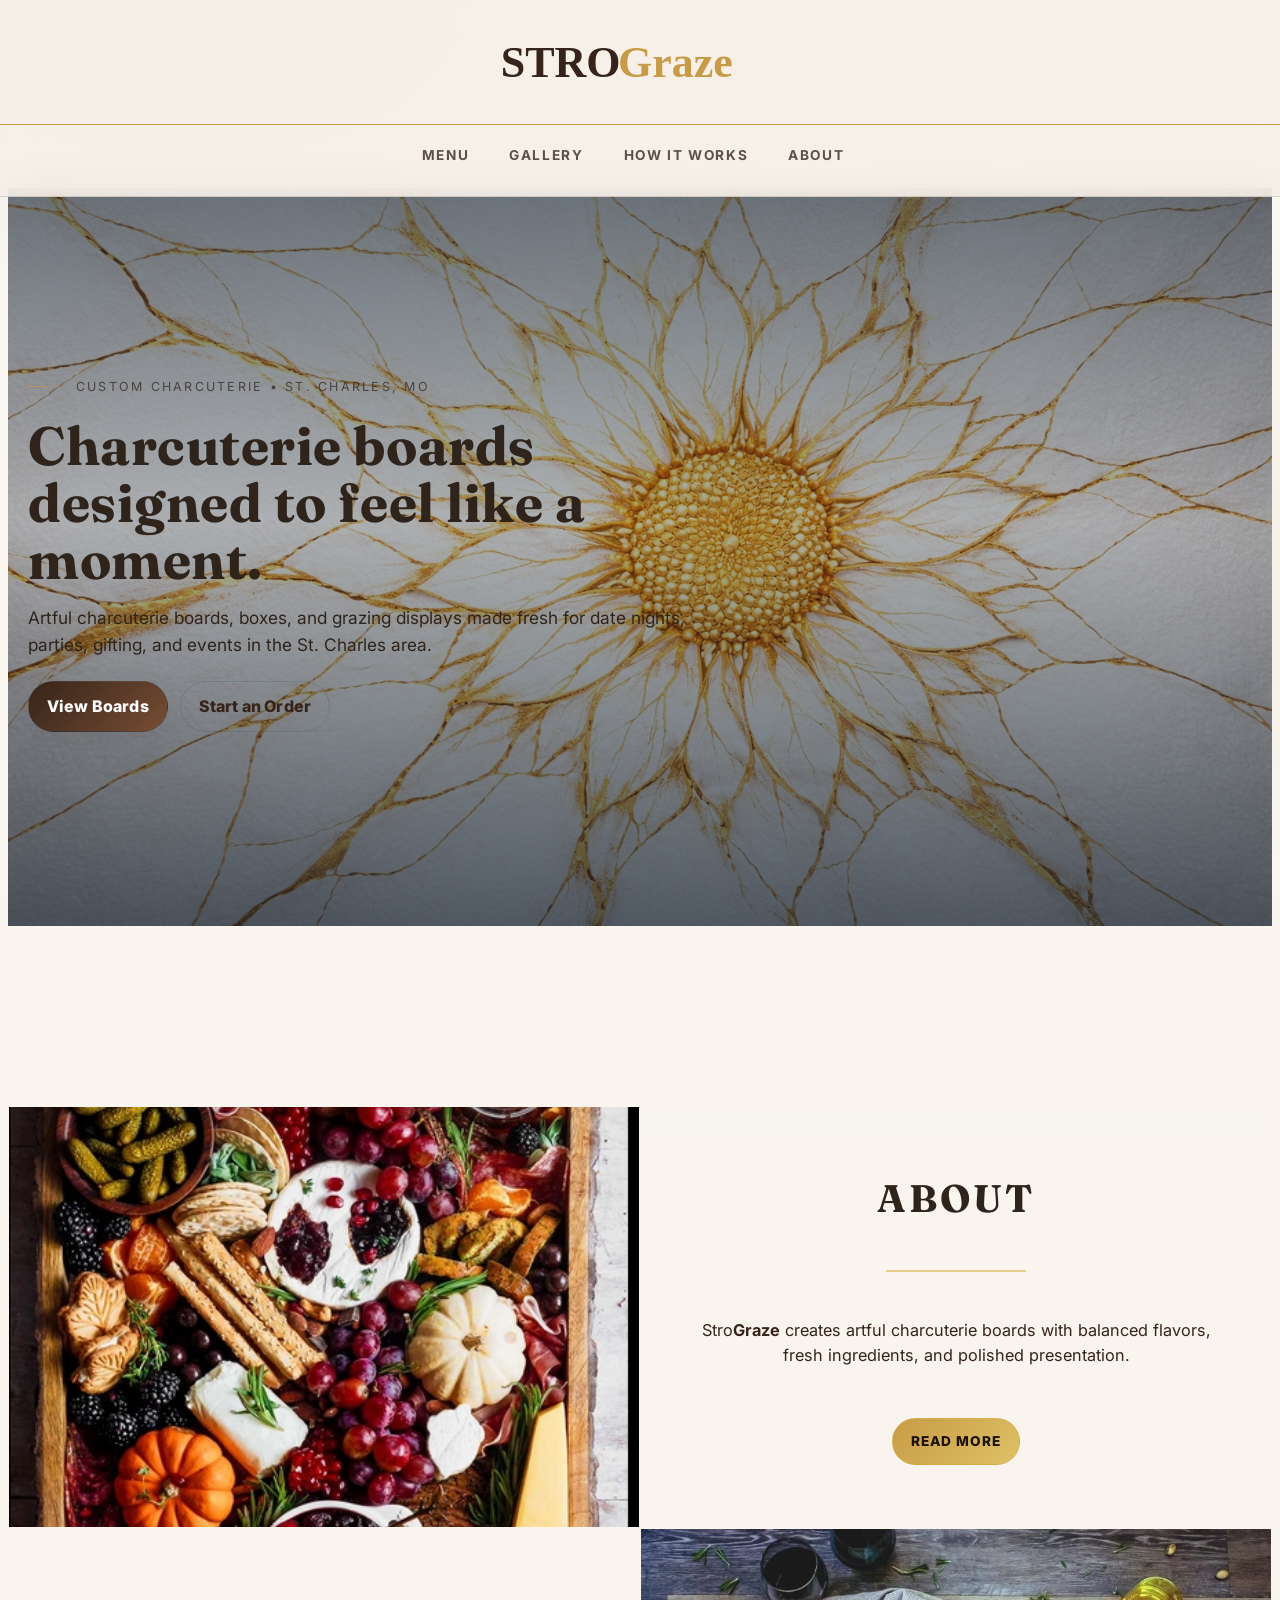
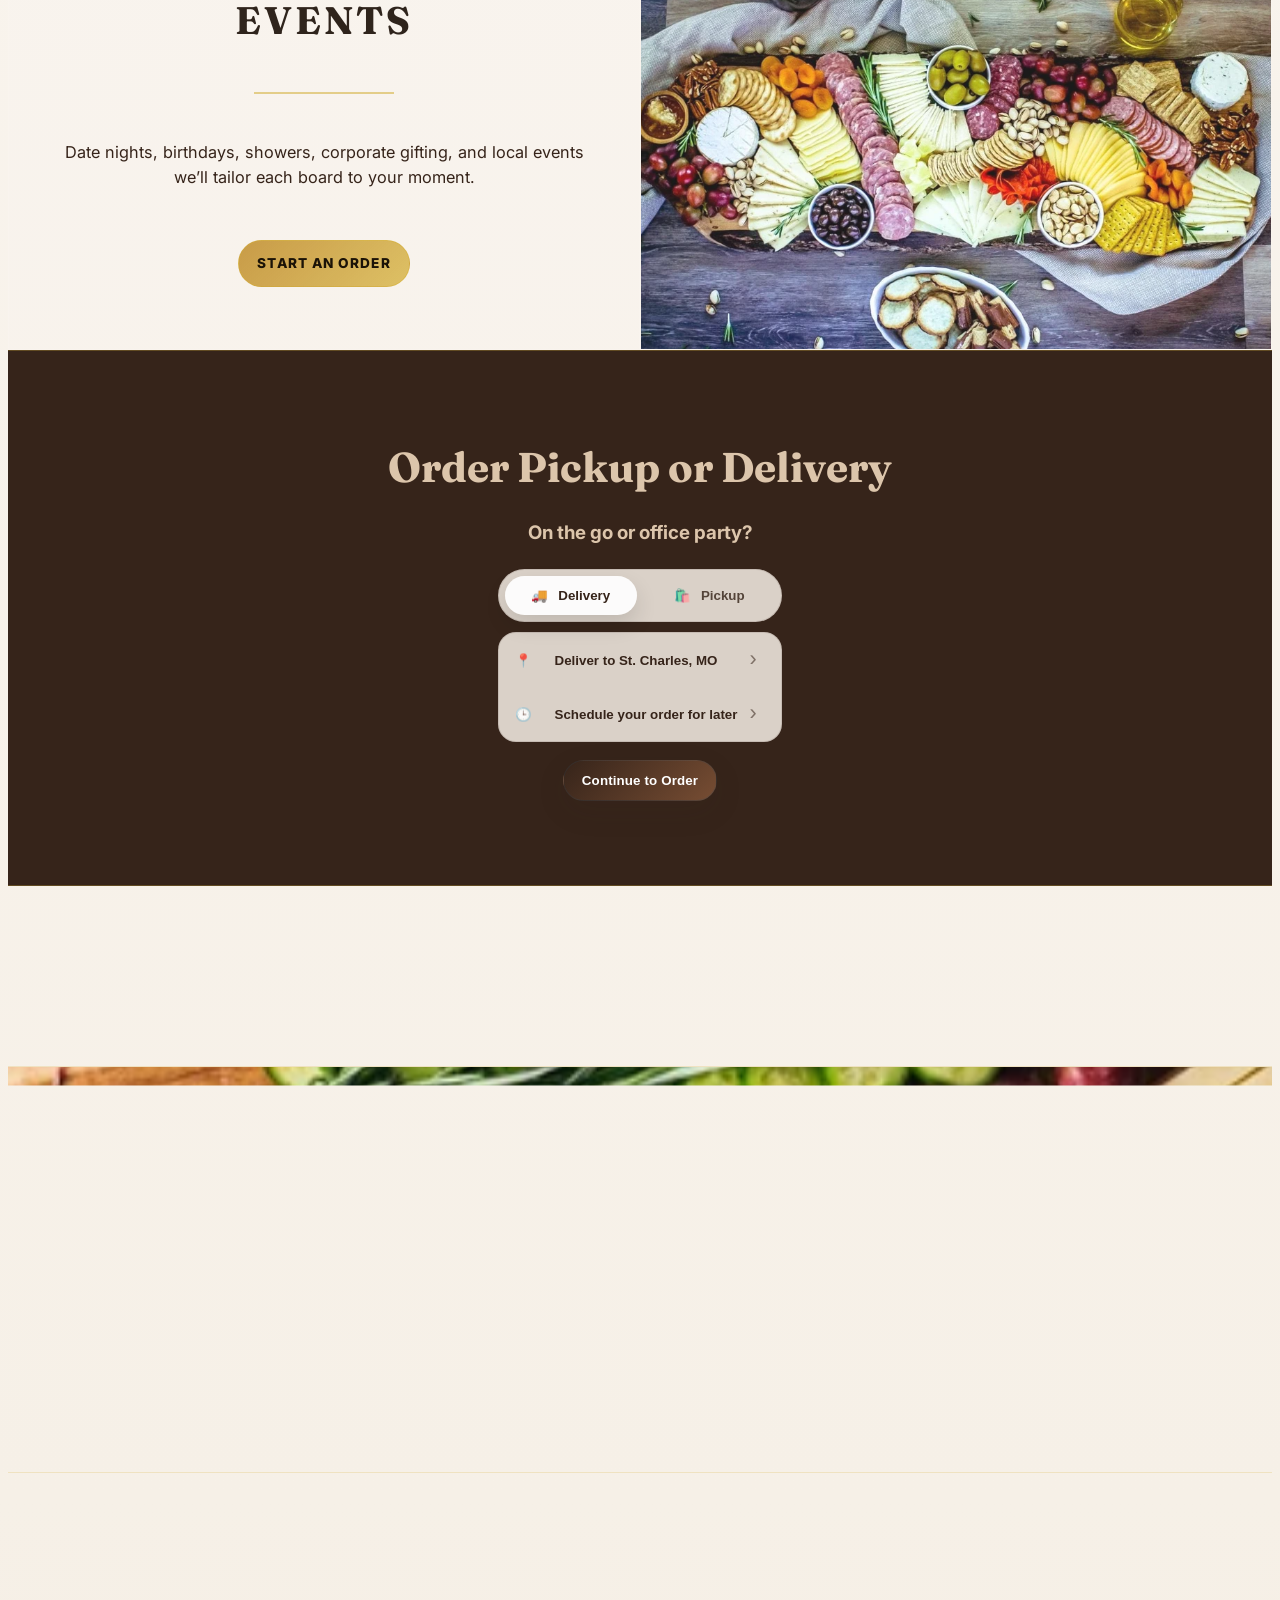
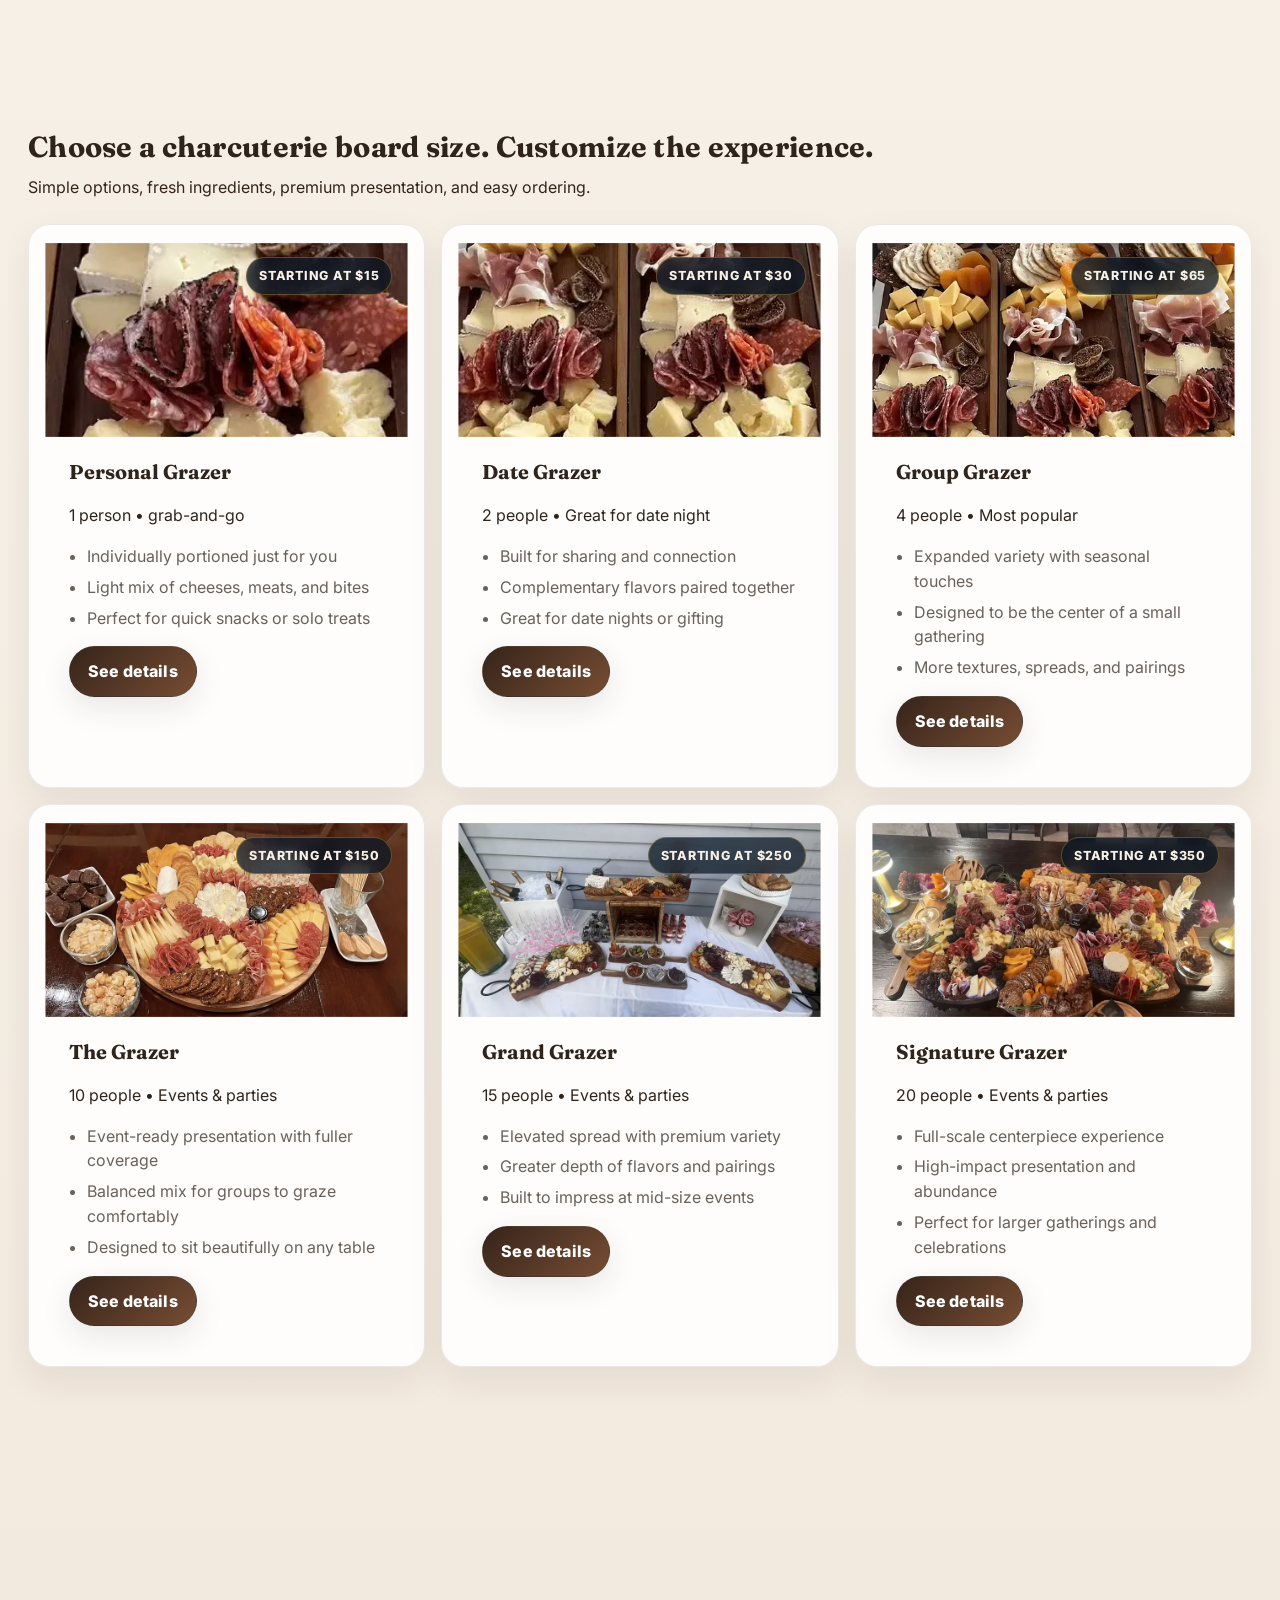
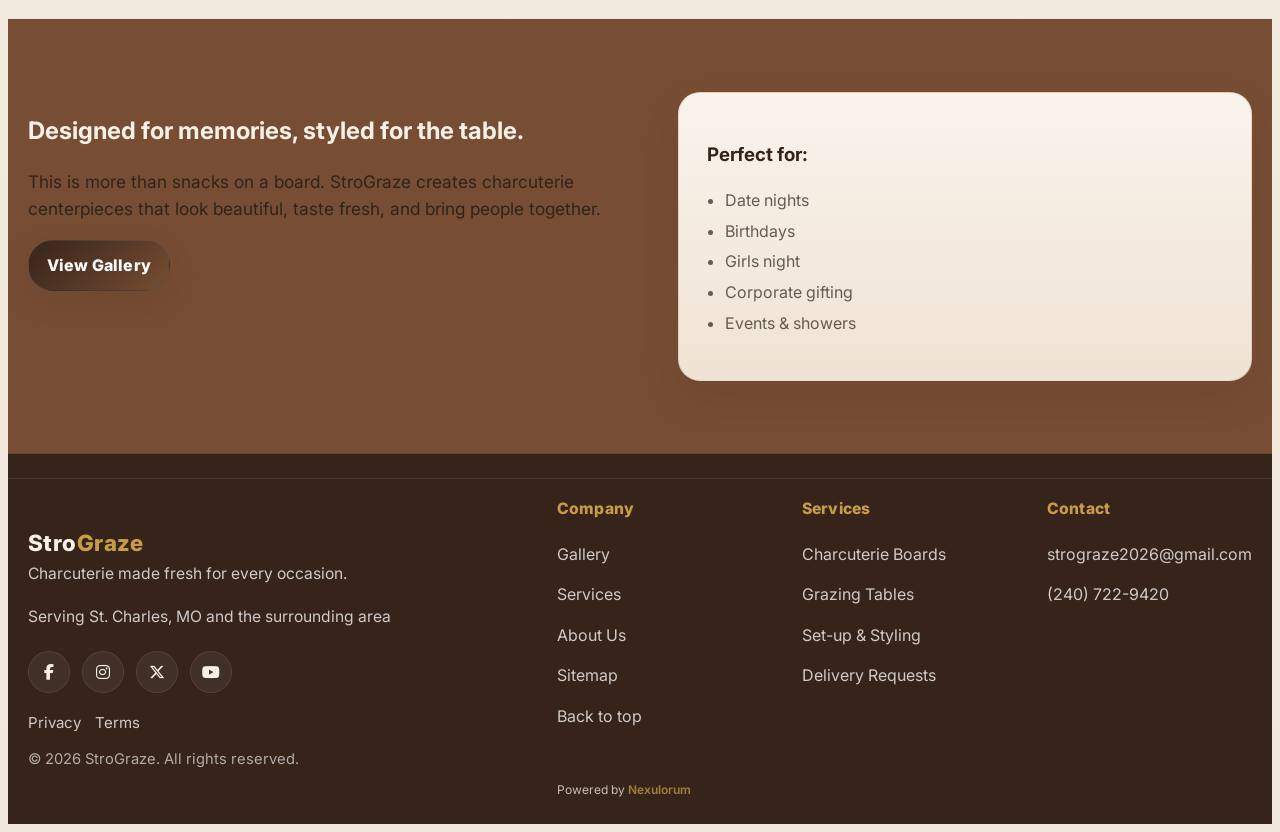
==== commit da756bde: "fixing bugs" ====
--- a/index.html
+++ b/index.html
@@ -19,7 +19,7 @@
   <meta name="twitter:title" content="Charcuterie Boards in St Charles MO | StroGraze" />
   <meta name="twitter:description" content="Custom charcuterie boards and grazing displays for events, gifting, and gatherings in St Charles, MO." />
   <meta name="twitter:image" content="https://strograze.com/images/og-charcuterie-board.webp" />
-  <link rel="icon" href="/favicon.svg" type="image/svg+xml">
+  <link rel="icon" href="/images/favicon.svg" type="image/svg+xml">
   <link rel="stylesheet" href="css/styles.css" />
 
   <link rel="preconnect" href="https://fonts.googleapis.com" />
--- a/css/styles.css
+++ b/css/styles.css
@@ -348,6 +348,7 @@
 main{
   position: relative;
   z-index: 1;
+  margin-top: 180px; /* adjust if needed */
 }
 
     .hero-cta{display:flex; gap:12px; margin:22px 0 18px}
@@ -2442,4 +2443,5 @@
     width: 180px;
     max-height: 48px;
   }
-}+}
+
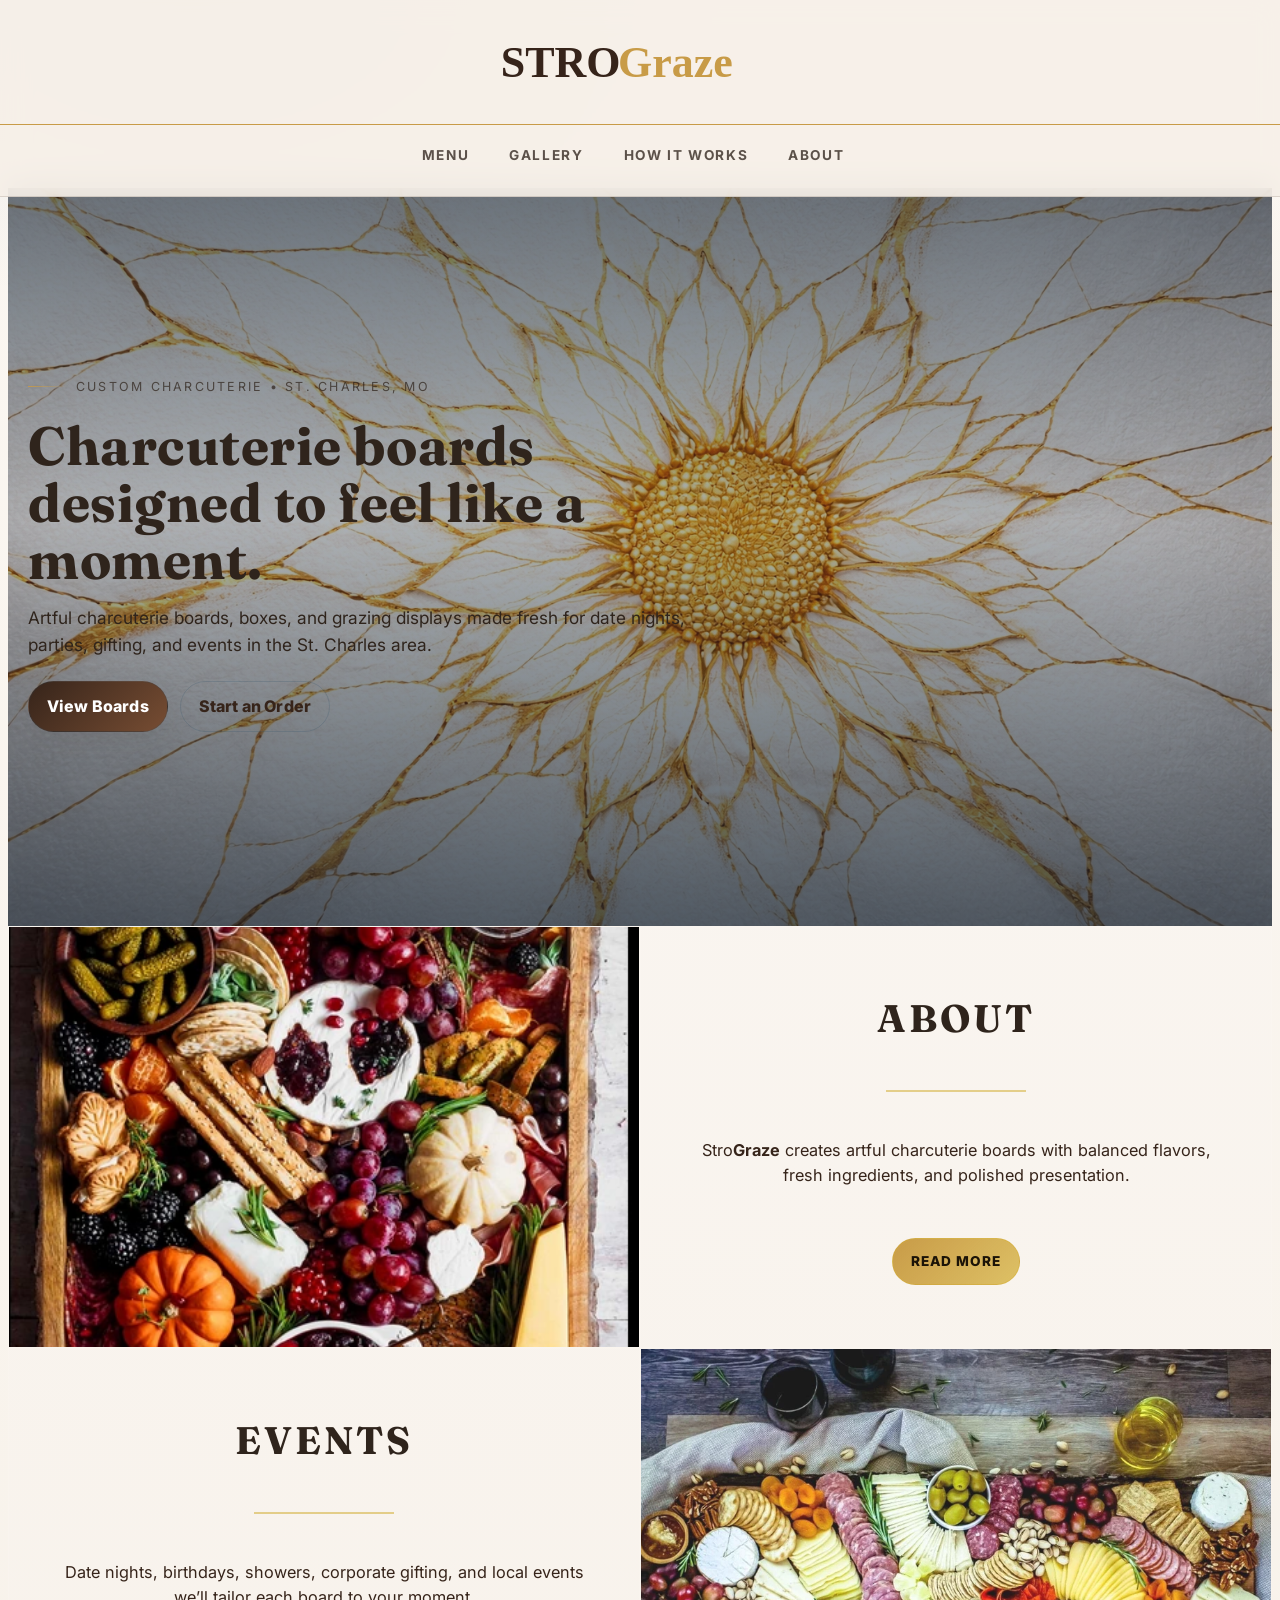
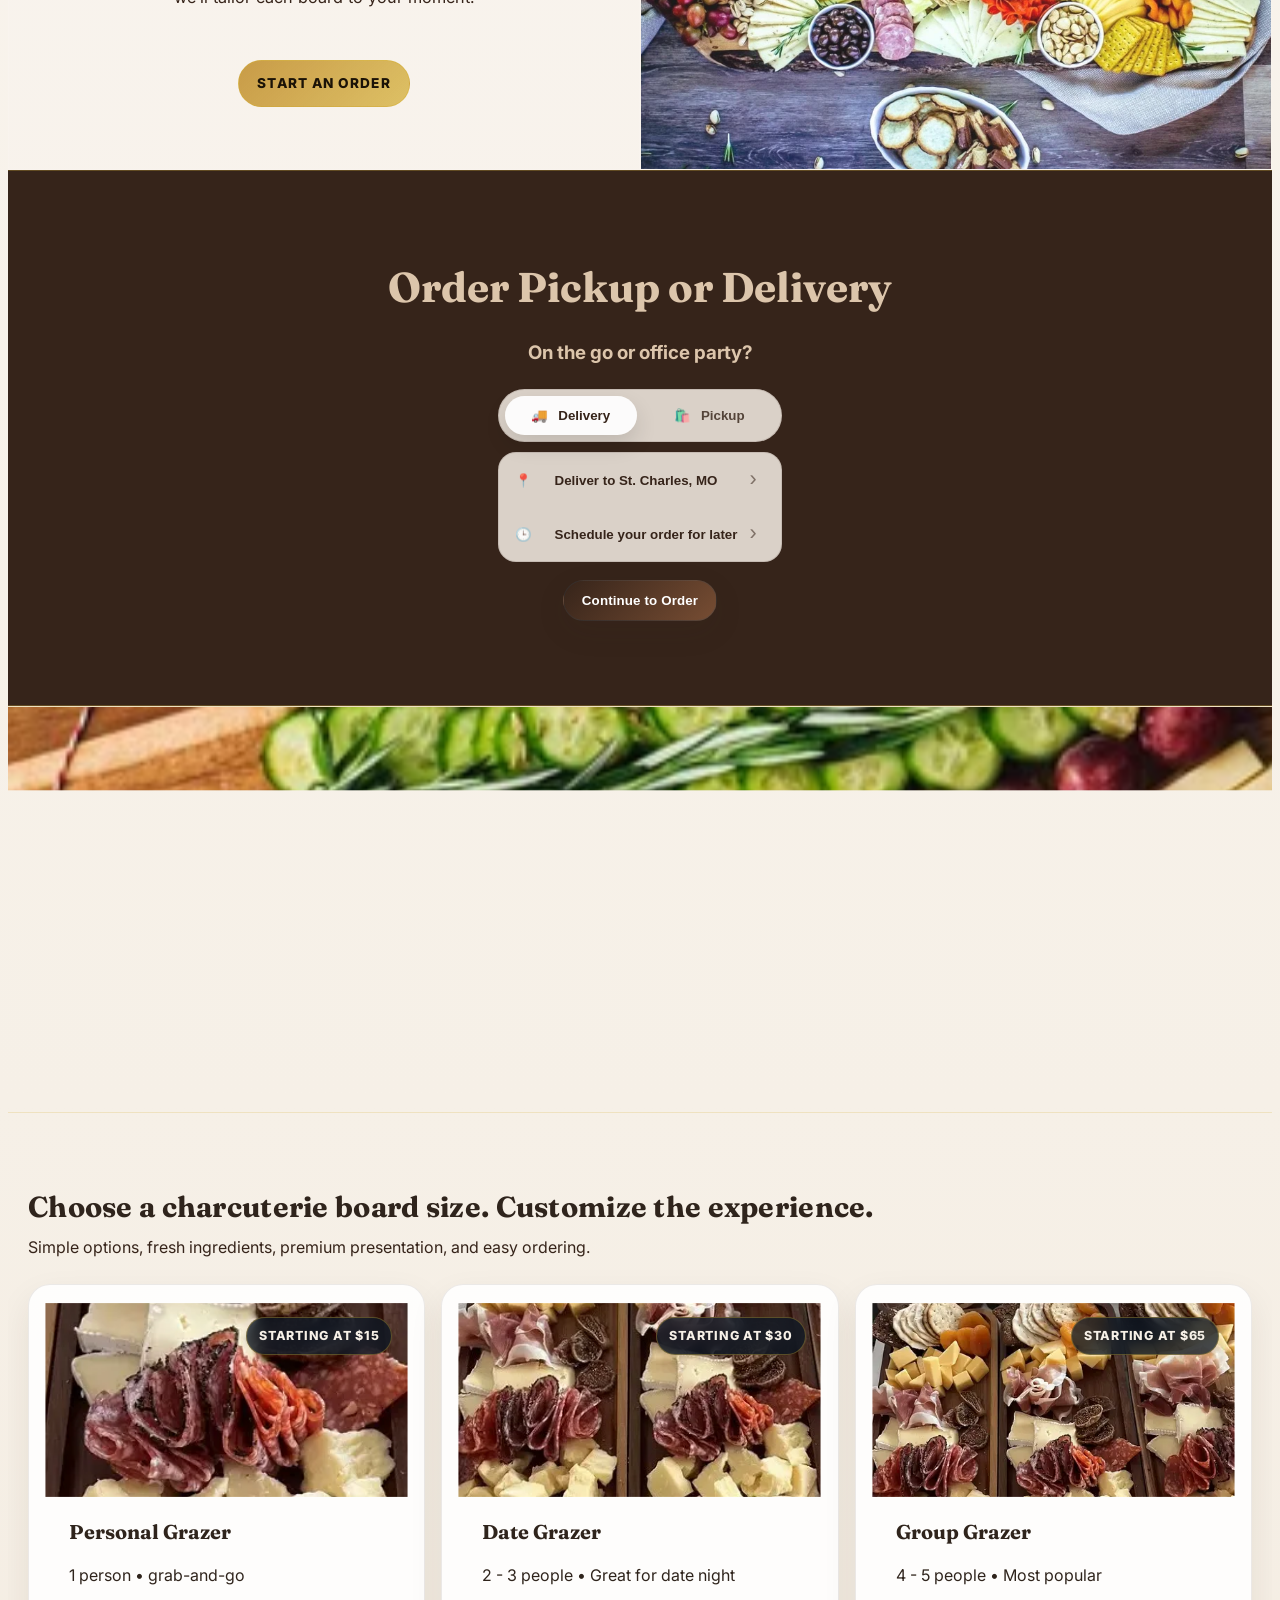
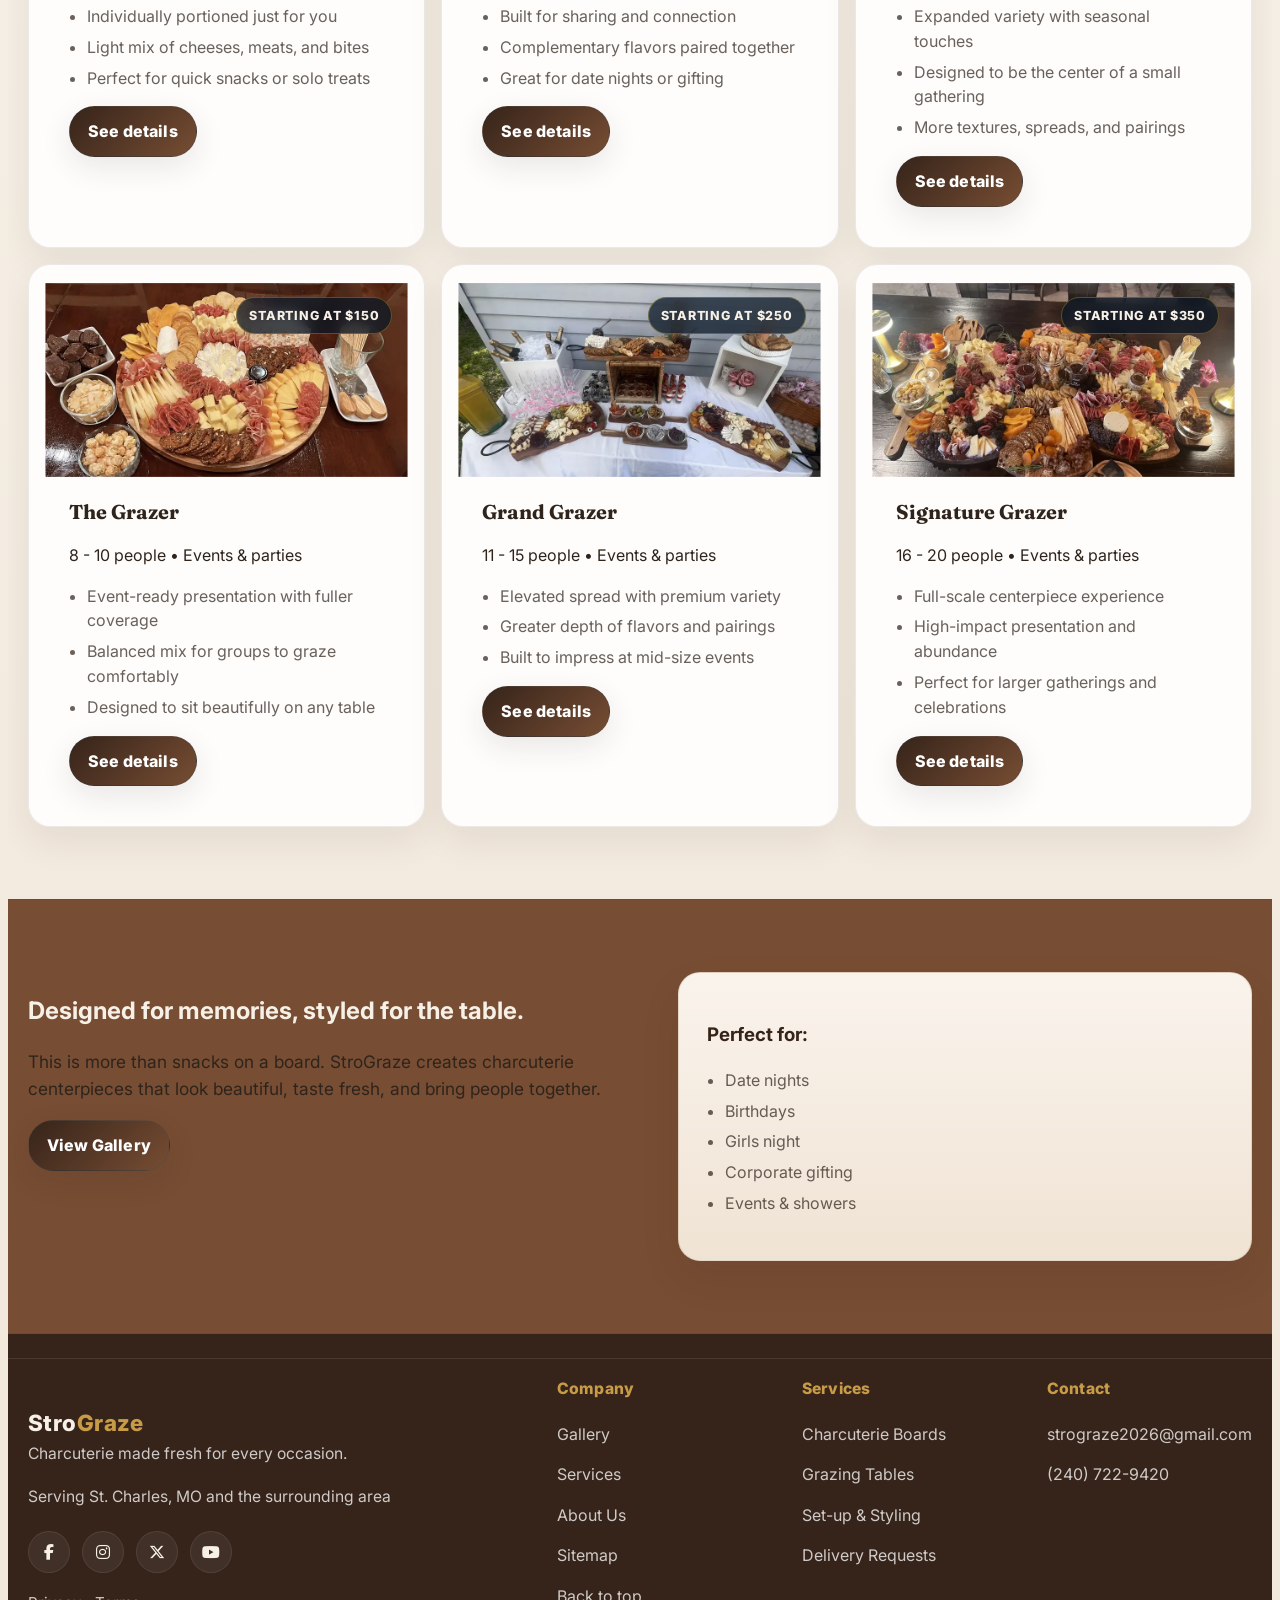
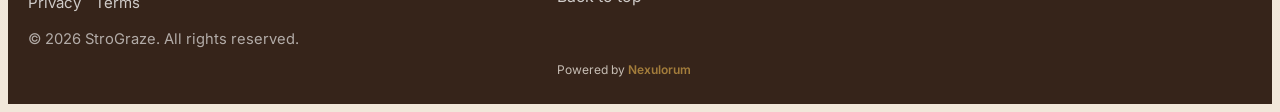
==== commit 92973c0e: "fixing button overflow issues nad missing step" ====
--- a/index.html
+++ b/index.html
@@ -74,7 +74,7 @@
   <header class="topbar">
     <div class="topbar-inner container">
       <a class="topbar-brand" href="index.html">
-        <img src="/images/logo.svg" alt="StroGraze charcuterie St Charles MO">
+        <img src="images/logo.svg" alt="StroGraze charcuterie St Charles MO">
       </a>
 
       <div class="topbar-line" aria-hidden="true"></div>
@@ -354,7 +354,7 @@
             </div>
             <div  class="card-body">
               <h3>Date Grazer</h3>
-              <p class="muted">2 people • Great for date night</p>
+              <p class="muted">2 - 3 people • Great for date night</p>
               <ul class="list">
                 <li>Built for sharing and connection</li>
                 <li>Complementary flavors paired together</li>
@@ -371,7 +371,7 @@
             </div>
             <div  class="card-body">
               <h3>Group Grazer</h3>
-              <p class="muted">4 people • Most popular</p>
+              <p class="muted">4 - 5  people • Most popular</p>
               <ul class="list">
                 <li>Expanded variety with seasonal touches</li>
                 <li>Designed to be the center of a small gathering</li>
@@ -388,7 +388,7 @@
             </div>
             <div  class="card-body">
               <h3>The Grazer</h3>
-              <p class="muted">10 people • Events & parties</p>
+              <p class="muted">8 - 10 people • Events & parties</p>
               <ul class="list">
                 <li>Event-ready presentation with fuller coverage</li>
                 <li>Balanced mix for groups to graze comfortably</li>
@@ -404,7 +404,7 @@
             </div>
             <div  class="card-body">
               <h3>Grand Grazer</h3>
-              <p class="muted">15 people • Events & parties</p>
+              <p class="muted">11 - 15 people • Events & parties</p>
               <ul class="list">
                 <li>Elevated spread with premium variety</li>
                 <li>Greater depth of flavors and pairings</li>
@@ -420,7 +420,7 @@
             </div>
             <div  class="card-body">
               <h3>Signature Grazer</h3>
-              <p class="muted">20 people • Events & parties</p>
+              <p class="muted">16 - 20 people • Events & parties</p>
               <ul class="list">
                 <li>Full-scale centerpiece experience</li>
                 <li>High-impact presentation and abundance</li>
@@ -509,7 +509,7 @@
 
         <div class="powered-by-nexulorum">
           Powered by
-          <a href="https://nexulorum.com" target="_blank" rel="noopener noreferrer">Nexulorum</a>
+          <a href="https://www.nexulorum.com" target="_blank" rel="noopener noreferrer">Nexulorum</a>
         </div>
       </div>
     </div>
--- a/css/styles.css
+++ b/css/styles.css
@@ -301,6 +301,64 @@
 
     .btn-ghost:hover{border-color: rgba(215,180,106,.45)}
 
+    /*==============================
+ mobile button overflow
+==============================*/
+    @media (max-width: 640px){
+
+      .hero-cta,
+      .form-actions,
+      .thanks-actions{
+        width: 100%;
+        display: flex;
+        flex-direction: column;
+        align-items: center;
+      }
+
+      .hero-cta .btn,
+      .hero-cta .btn-ghost,
+      .form-actions .btn,
+      .form-actions .btn-ghost,
+      .thanks-actions .btn,
+      .thanks-actions .btn-ghost{
+        width: min(100%, 230px);
+        max-width: 230px;
+        min-width: 0;
+        box-sizing: border-box;
+        text-align: center;
+      }
+
+      .card .btn,
+      .board-card .btn,
+      .grazing-card .btn,
+      .callout .btn,
+      .tile-btn{
+        width: min(100%, 230px);
+        max-width: 230px;
+        min-width: 0;
+        margin-left: auto;
+        margin-right: auto;
+      }
+}
+    @media (max-width: 640px){
+
+      .hero-cta{
+        display: flex;
+        flex-direction: column;
+        align-items: center;   /* THIS centers them */
+        justify-content: center;
+        gap: 12px;
+      }
+
+      .hero-cta .btn,
+      .hero-cta .btn-ghost{
+        width: min(100%, 230px);
+        max-width: 230px;
+        text-align: center;
+      }
+
+    }
+
 
     /*====Hero section=====*/
 
@@ -344,12 +402,19 @@
     max-width: 60ch;
     }
 
-    section,
-main{
-  position: relative;
-  z-index: 1;
-  margin-top: 180px; /* adjust if needed */
-}
+
+    main{
+      position: relative;
+      z-index: 1;
+      margin-top: 180px; /* adjust if needed */
+    }
+
+    @media (max-width: 900px){
+      main{
+        
+        margin-top: 0px;
+      }
+    }
 
     .hero-cta{display:flex; gap:12px; margin:22px 0 18px}
 
@@ -1837,7 +1902,7 @@
   .page-boards .boards-cta-wrap .btn,
   .page-boards .boards-cta-wrap .btn-ghost{
     width: 100%;
-    max-width: 320px;
+    max-width: 230px;
   }
 
   .page-boards .boards-cta-wrap .hero-cta{
@@ -1884,11 +1949,11 @@
   .page-boards .hero-cta .btn-ghost,
   .page-boards .board-card .btn{
     width: 100%;
-    max-width: 320px;
+    max-width: 230px;
   }
 
   .page-boards .board-card .card-media{
-    height: 220px;
+    height: 190px;
   }
 
   .page-boards .featured-card::before{
@@ -2064,7 +2129,7 @@
   .page-about .hero-cta .btn,
   .page-about .hero-cta .btn-ghost{
     width: 100%;
-    max-width: 320px;
+    max-width: 230px;
   }
 }
 
@@ -2295,7 +2360,7 @@
 
   .hero-cta{
     flex-direction: column;
-    align-items: stretch;
+    align-items: center;
   }
 
   .btn,
@@ -2303,7 +2368,11 @@
   .tile-btn,
   .board-card .btn,
   .grazing-card .btn{
-    width: 100%;
+    width: min(100%, 230px);
+    max-width: 230px;
+    min-width: 0;
+    margin-left: auto;
+    margin-right: auto;
   }
 
   .tile{
